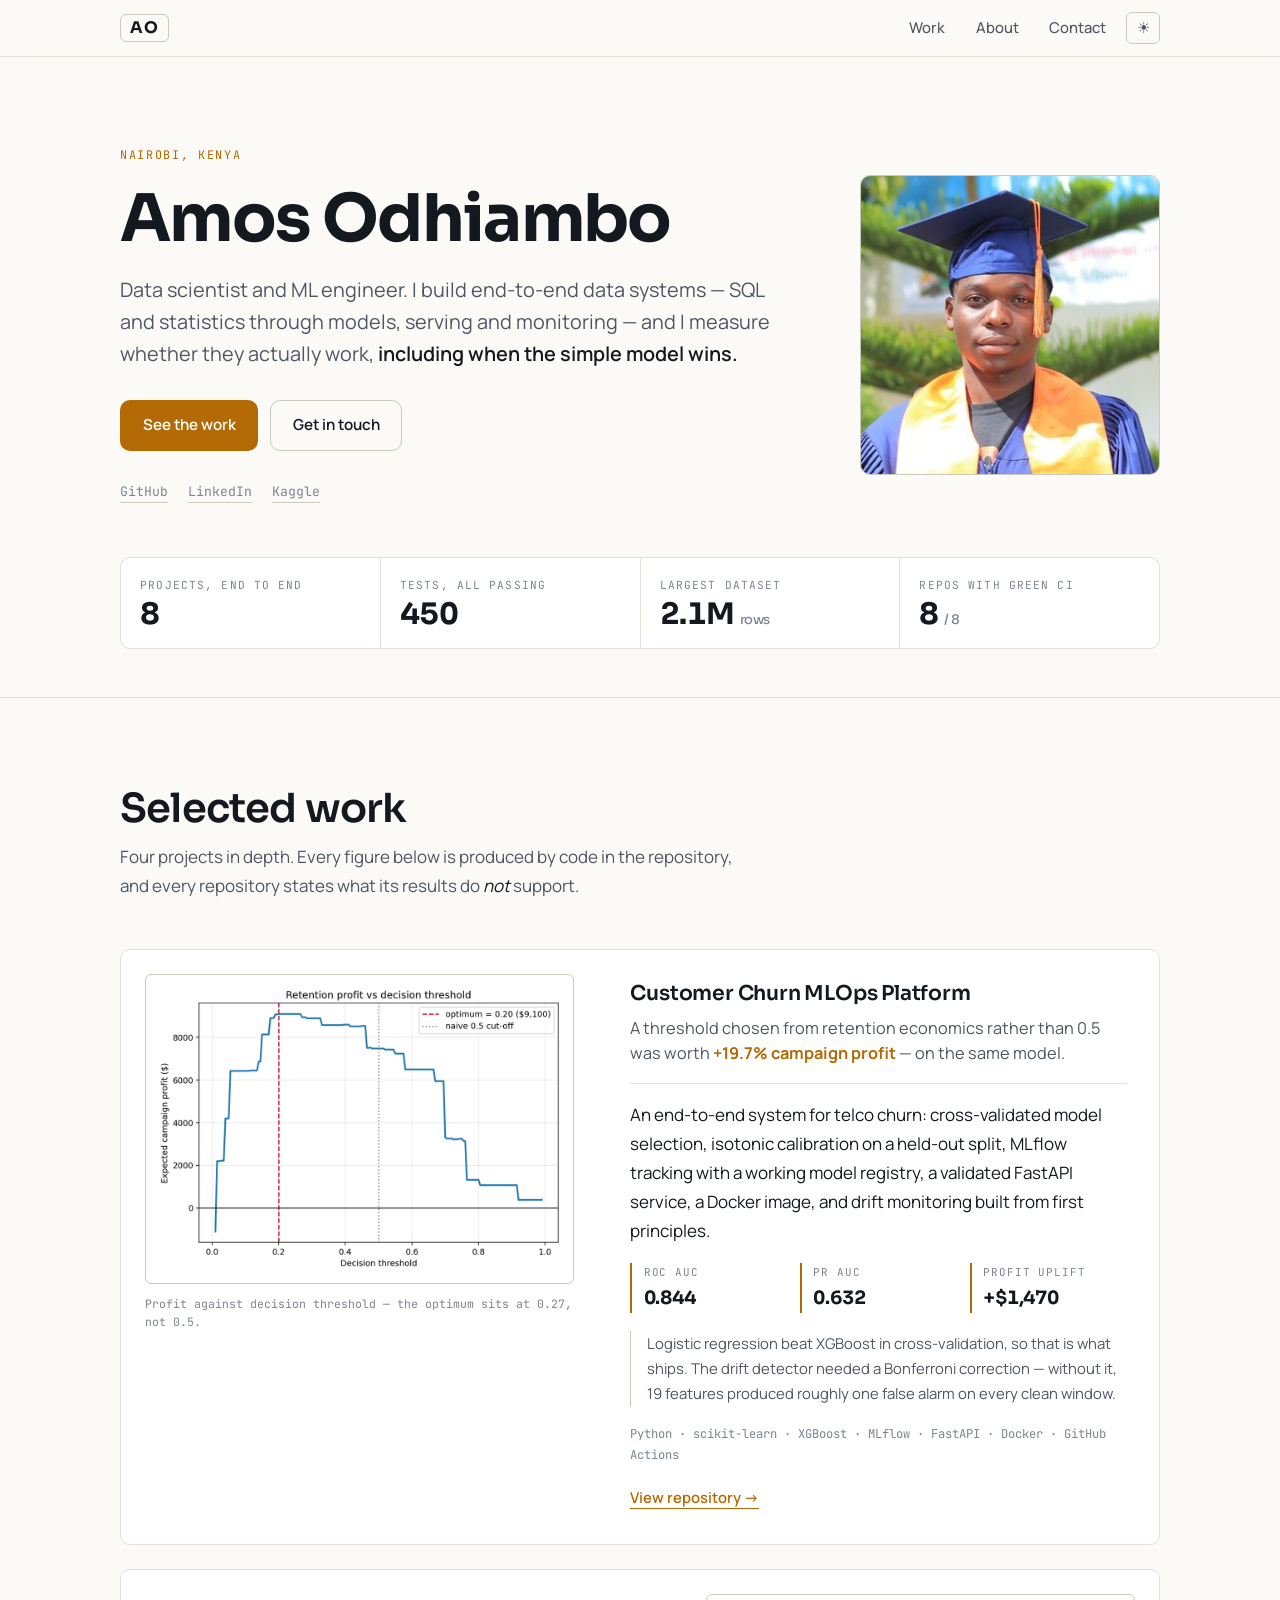
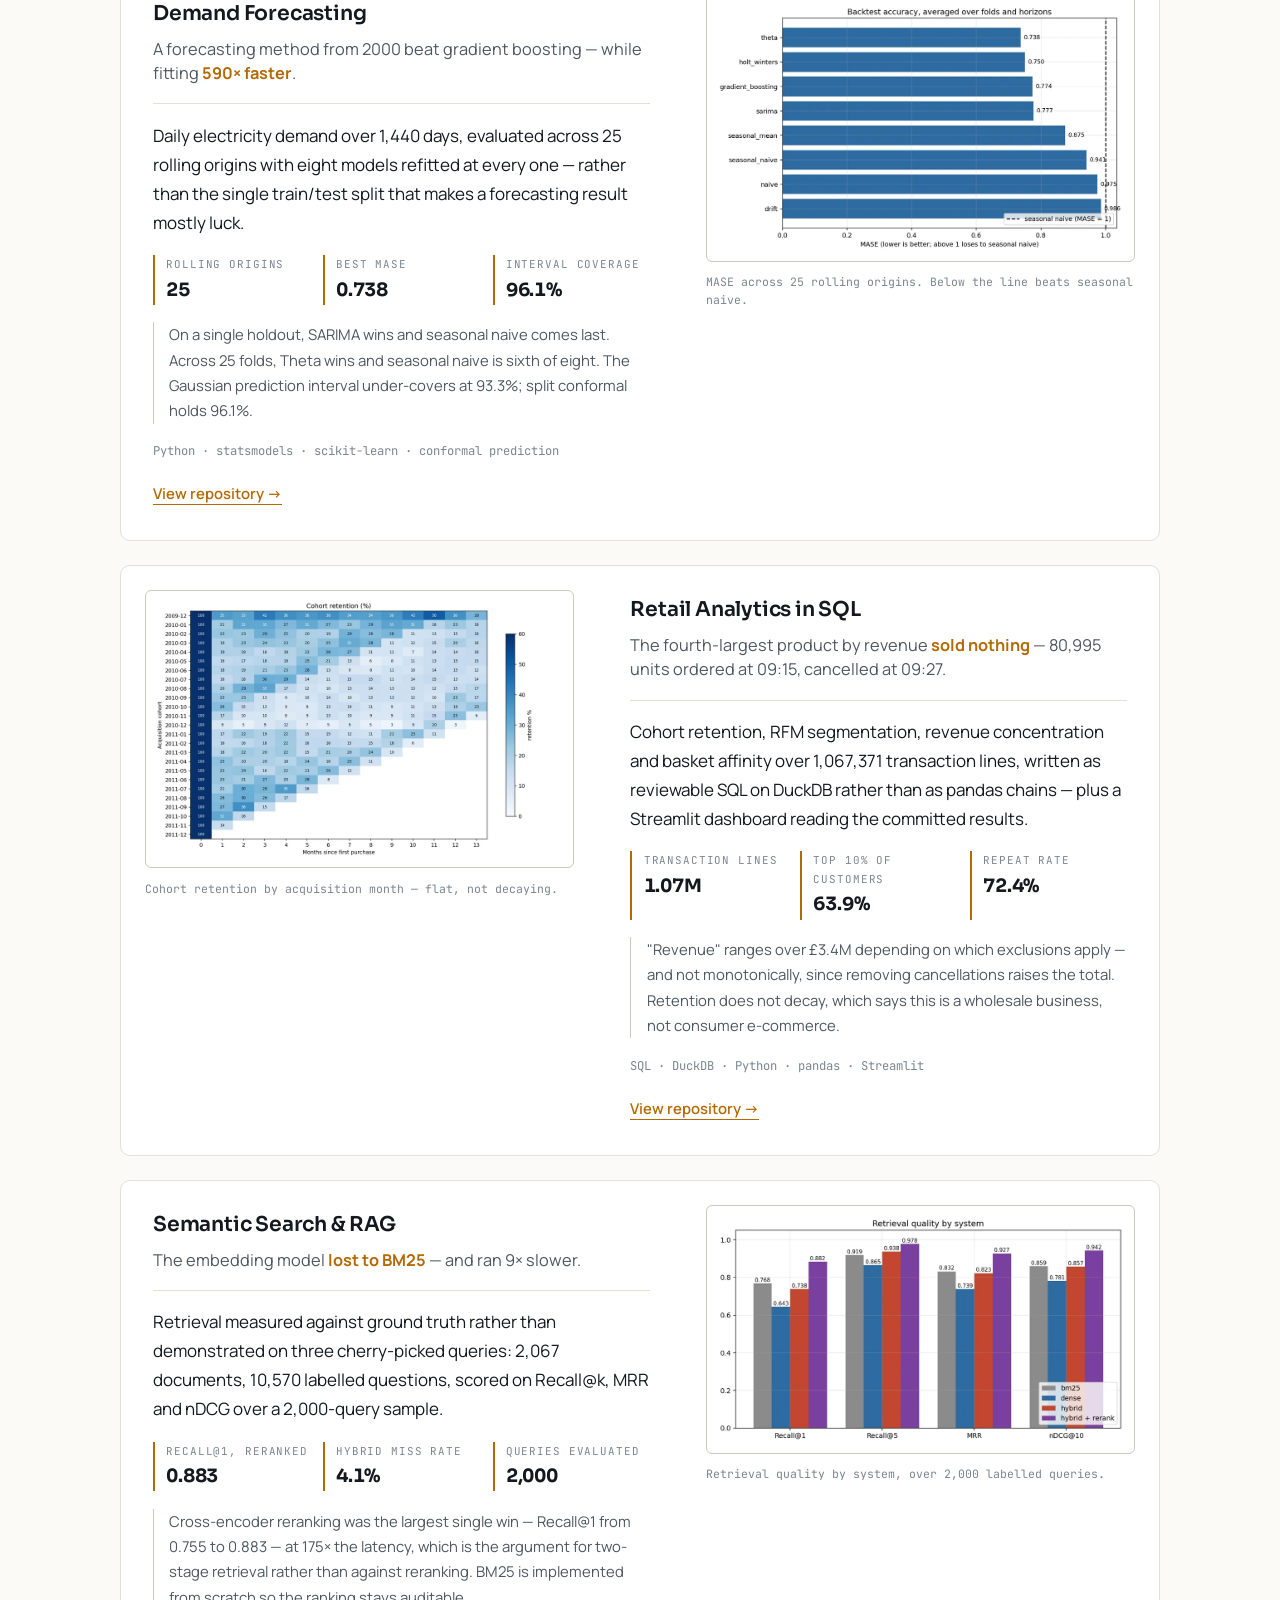
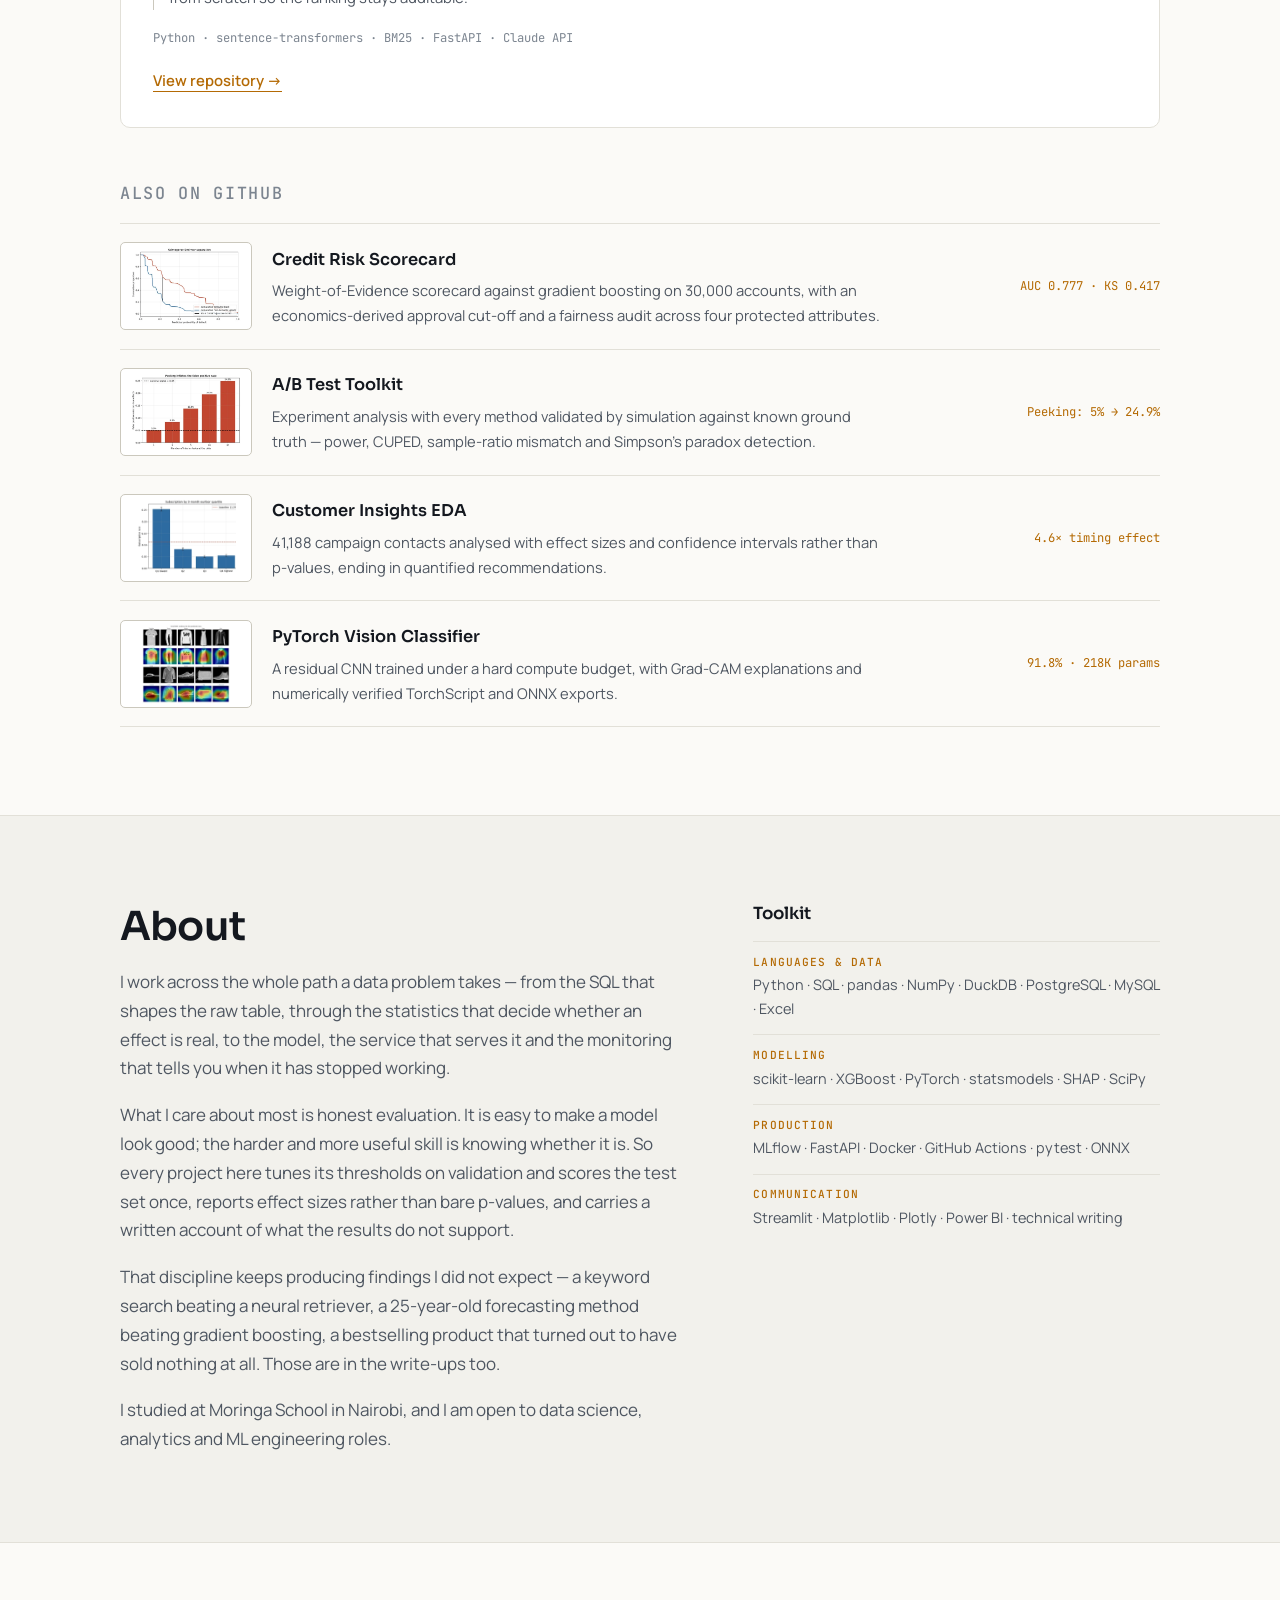
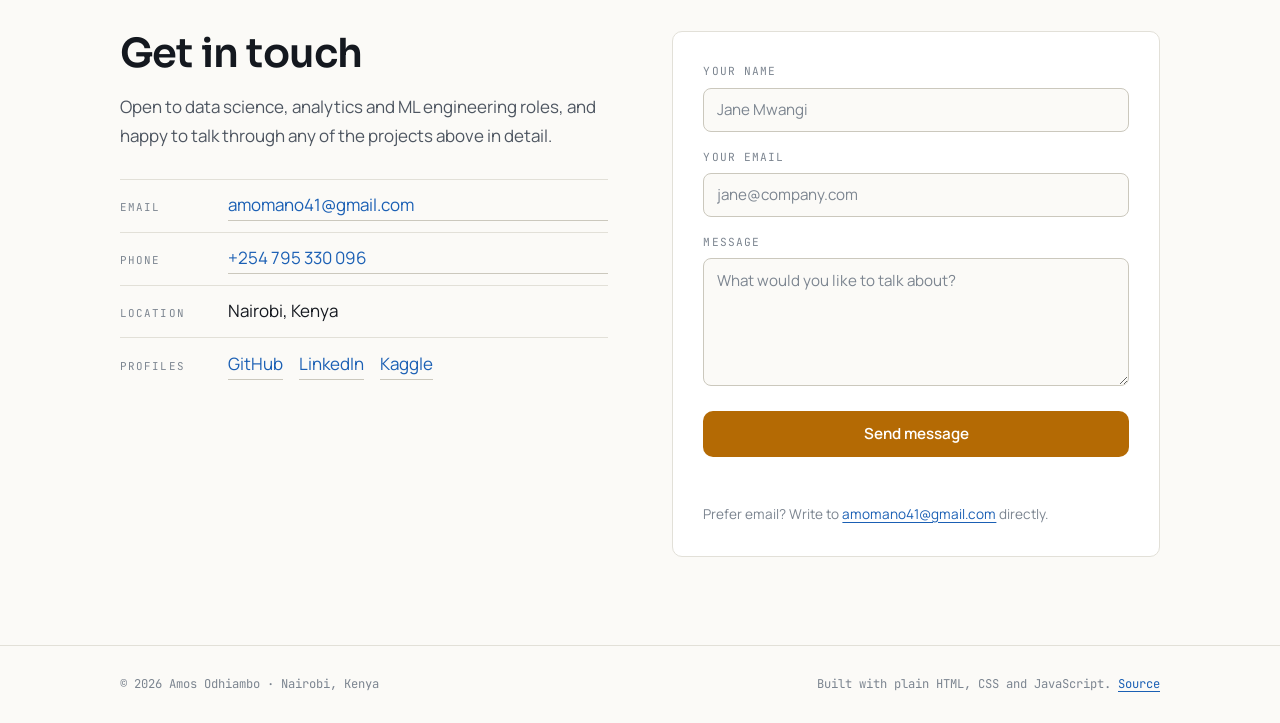
==== index.html @ 6966db82 "Add result figures to the project cards Each of the eight projects now shows the chart its headline " ====
<!DOCTYPE html>
<html lang="en">
<head>
<meta charset="utf-8">
<meta name="viewport" content="width=device-width, initial-scale=1">
<title>Amos Odhiambo — Data Scientist &amp; ML Engineer</title>
<meta name="description" content="Data scientist and ML engineer in Nairobi. I build end-to-end data systems — SQL and statistics through models, serving and monitoring — and measure whether they actually work.">

<meta property="og:title" content="Amos Odhiambo — Data Scientist &amp; ML Engineer">
<meta property="og:description" content="End-to-end data systems, measured honestly. Eight production-shaped projects with real results.">
<meta property="og:type" content="website">
<meta property="og:url" content="https://manookello.github.io/">
<meta property="og:image" content="https://manookello.github.io/assets/amos-640.jpg">
<meta name="twitter:card" content="summary">

<link rel="icon" href="data:image/svg+xml,<svg xmlns='http://www.w3.org/2000/svg' viewBox='0 0 100 100'><rect width='100' height='100' rx='20' fill='%230b1220'/><text y='.9em' x='50%' text-anchor='middle' font-size='58' font-family='monospace' fill='%23f5a524'>A</text></svg>">

<link rel="preconnect" href="https://fonts.googleapis.com">
<link rel="preconnect" href="https://fonts.gstatic.com" crossorigin>
<link rel="stylesheet" href="https://fonts.googleapis.com/css2?family=JetBrains+Mono:wght@400;500&family=Manrope:wght@400;500;600&family=Sora:wght@500;600;700&display=swap">
<link rel="stylesheet" href="styles.css">
</head>
<body>

<a class="skip" href="#main">Skip to content</a>

<header class="nav">
  <div class="nav-inner">
    <a class="nav-mark" href="#top" aria-label="Amos Odhiambo, home">AO</a>
    <nav aria-label="Primary">
      <a href="#work">Work</a>
      <a href="#about">About</a>
      <a href="#contact">Contact</a>
    </nav>
    <button id="theme-toggle" type="button" class="theme-toggle" aria-label="Switch to light theme">
      <span aria-hidden="true" data-icon>☾</span>
    </button>
  </div>
</header>

<main id="main">

  <!-- ============================ HERO ============================ -->
  <section class="hero" id="top">
    <div class="shell hero-grid">
      <div class="hero-copy">
        <p class="eyebrow">Nairobi, Kenya</p>
        <h1>Amos Odhiambo</h1>
        <p class="lede">
          Data scientist and ML engineer. I build end-to-end data systems — SQL and statistics
          through models, serving and monitoring — and I measure whether they actually work,
          <em>including when the simple model wins.</em>
        </p>
        <div class="hero-actions">
          <a class="btn btn-primary" href="#work">See the work</a>
          <a class="btn btn-ghost" href="#contact">Get in touch</a>
        </div>
        <ul class="hero-links" aria-label="Profiles">
          <li><a href="https://github.com/manookello" target="_blank" rel="noopener">GitHub</a></li>
          <li><a href="https://www.linkedin.com/in/amos-odhiambo-8313a0305/" target="_blank" rel="noopener">LinkedIn</a></li>
          <li><a href="https://www.kaggle.com/amosokello451" target="_blank" rel="noopener">Kaggle</a></li>
        </ul>
      </div>

      <figure class="hero-photo">
        <img src="assets/amos-640.jpg"
             srcset="assets/amos-320.jpg 320w, assets/amos-640.jpg 640w"
             sizes="(max-width: 780px) 190px, 300px"
             width="640" height="640"
             alt="Amos Odhiambo" fetchpriority="high">
      </figure>
    </div>

    <div class="shell">
      <dl class="stats" aria-label="At a glance">
        <div class="stat"><dt>Projects, end to end</dt><dd>8</dd></div>
        <div class="stat"><dt>Tests, all passing</dt><dd>450</dd></div>
        <div class="stat"><dt>Largest dataset</dt><dd>2.1M<span class="unit">rows</span></dd></div>
        <div class="stat"><dt>Repos with green CI</dt><dd>8<span class="unit">/ 8</span></dd></div>
      </dl>
    </div>
  </section>

  <!-- ============================ WORK ============================ -->
  <section class="band" id="work">
    <div class="shell">
      <div class="section-head">
        <h2>Selected work</h2>
        <p>Four projects in depth. Every figure below is produced by code in the repository, and every
          repository states what its results do <em>not</em> support.</p>
      </div>

      <div class="cases">

        <article class="case">
          <figure class="case-media">
            <img src="assets/figures/churn-profit.webp" width="1000" height="714" loading="lazy"
                 alt="Expected campaign profit plotted against the decision threshold, with the profit-maximising cut-off at 0.27 marked against the naive 0.5.">
            <figcaption>Profit against decision threshold — the optimum sits at 0.27, not 0.5.</figcaption>
          </figure>
          <div class="case-body">
            <h3>Customer Churn MLOps Platform</h3>
            <p class="case-finding">A threshold chosen from retention economics rather than 0.5 was worth
              <strong>+19.7% campaign profit</strong> — on the same model.</p>
            <p>An end-to-end system for telco churn: cross-validated model selection, isotonic calibration
              on a held-out split, MLflow tracking with a working model registry, a validated FastAPI
              service, a Docker image, and drift monitoring built from first principles.</p>
            <ul class="metrics">
              <li><span>ROC AUC</span><b>0.844</b></li>
              <li><span>PR AUC</span><b>0.632</b></li>
              <li><span>Profit uplift</span><b>+$1,470</b></li>
            </ul>
            <p class="aside">Logistic regression beat XGBoost in cross-validation, so that is what ships.
              The drift detector needed a Bonferroni correction — without it, 19 features produced roughly
              one false alarm on every clean window.</p>
            <p class="stack">Python · scikit-learn · XGBoost · MLflow · FastAPI · Docker · GitHub Actions</p>
            <a class="case-link" href="https://github.com/manookello/mlops-churn-platform" target="_blank" rel="noopener">View repository</a>
          </div>
        </article>

        <article class="case">
          <figure class="case-media">
            <img src="assets/figures/forecast-models.webp" width="1000" height="611" loading="lazy"
                 alt="MASE by model across 25 rolling origins, with Theta lowest and the naive baselines above the seasonal naive benchmark line.">
            <figcaption>MASE across 25 rolling origins. Below the line beats seasonal naive.</figcaption>
          </figure>
          <div class="case-body">
            <h3>Demand Forecasting</h3>
            <p class="case-finding">A forecasting method from 2000 beat gradient boosting — while fitting
              <strong>590× faster</strong>.</p>
            <p>Daily electricity demand over 1,440 days, evaluated across 25 rolling origins with eight
              models refitted at every one — rather than the single train/test split that makes a
              forecasting result mostly luck.</p>
            <ul class="metrics">
              <li><span>Rolling origins</span><b>25</b></li>
              <li><span>Best MASE</span><b>0.738</b></li>
              <li><span>Interval coverage</span><b>96.1%</b></li>
            </ul>
            <p class="aside">On a single holdout, SARIMA wins and seasonal naive comes last. Across 25 folds,
              Theta wins and seasonal naive is sixth of eight. The Gaussian prediction interval under-covers
              at 93.3%; split conformal holds 96.1%.</p>
            <p class="stack">Python · statsmodels · scikit-learn · conformal prediction</p>
            <a class="case-link" href="https://github.com/manookello/demand-forecasting" target="_blank" rel="noopener">View repository</a>
          </div>
        </article>

        <article class="case">
          <figure class="case-media">
            <img src="assets/figures/retail-cohorts.webp" width="1000" height="636" loading="lazy"
                 alt="Cohort retention heatmap: 25 monthly acquisition cohorts down the side, months since first purchase across the top, retention percentage in each cell.">
            <figcaption>Cohort retention by acquisition month — flat, not decaying.</figcaption>
          </figure>
          <div class="case-body">
            <h3>Retail Analytics in SQL</h3>
            <p class="case-finding">The fourth-largest product by revenue <strong>sold nothing</strong> —
              80,995 units ordered at 09:15, cancelled at 09:27.</p>
            <p>Cohort retention, RFM segmentation, revenue concentration and basket affinity over 1,067,371
              transaction lines, written as reviewable SQL on DuckDB rather than as pandas chains — plus a
              Streamlit dashboard reading the committed results.</p>
            <ul class="metrics">
              <li><span>Transaction lines</span><b>1.07M</b></li>
              <li><span>Top 10% of customers</span><b>63.9%</b></li>
              <li><span>Repeat rate</span><b>72.4%</b></li>
            </ul>
            <p class="aside">"Revenue" ranges over £3.4M depending on which exclusions apply — and not
              monotonically, since removing cancellations raises the total. Retention does not decay, which
              says this is a wholesale business, not consumer e-commerce.</p>
            <p class="stack">SQL · DuckDB · Python · pandas · Streamlit</p>
            <a class="case-link" href="https://github.com/manookello/retail-analytics-sql" target="_blank" rel="noopener">View repository</a>
          </div>
        </article>

        <article class="case">
          <figure class="case-media">
            <img src="assets/figures/rag-metrics.webp" width="1000" height="565" loading="lazy"
                 alt="Recall, MRR and nDCG compared across BM25, dense retrieval, hybrid fusion and hybrid with reranking.">
            <figcaption>Retrieval quality by system, over 2,000 labelled queries.</figcaption>
          </figure>
          <div class="case-body">
            <h3>Semantic Search &amp; RAG</h3>
            <p class="case-finding">The embedding model <strong>lost to BM25</strong> — and ran 9× slower.</p>
            <p>Retrieval measured against ground truth rather than demonstrated on three cherry-picked
              queries: 2,067 documents, 10,570 labelled questions, scored on Recall@k, MRR and nDCG over a
              2,000-query sample.</p>
            <ul class="metrics">
              <li><span>Recall@1, reranked</span><b>0.883</b></li>
              <li><span>Hybrid miss rate</span><b>4.1%</b></li>
              <li><span>Queries evaluated</span><b>2,000</b></li>
            </ul>
            <p class="aside">Cross-encoder reranking was the largest single win — Recall@1 from 0.755 to
              0.883 — at 175× the latency, which is the argument for two-stage retrieval rather than
              against reranking. BM25 is implemented from scratch so the ranking stays auditable.</p>
            <p class="stack">Python · sentence-transformers · BM25 · FastAPI · Claude API</p>
            <a class="case-link" href="https://github.com/manookello/semantic-search-rag" target="_blank" rel="noopener">View repository</a>
          </div>
        </article>

      </div>

      <!-- ---------- everything else ---------- -->
      <h3 class="subhead">Also on GitHub</h3>
      <ul class="more">
        <li>
          <img class="more-thumb" src="assets/figures/credit-ks.webp" width="420" height="300" loading="lazy"
               alt="Kolmogorov-Smirnov separation curve for the credit scorecard.">
          <div><a href="https://github.com/manookello/credit-risk-scorecard" target="_blank" rel="noopener">Credit Risk Scorecard</a>
            <p>Weight-of-Evidence scorecard against gradient boosting on 30,000 accounts, with an
              economics-derived approval cut-off and a fairness audit across four protected attributes.</p></div>
          <span class="more-metric">AUC 0.777 · KS 0.417</span>
        </li>
        <li>
          <img class="more-thumb" src="assets/figures/abtest-peeking.webp" width="420" height="300" loading="lazy"
               alt="False positive rate rising with the number of interim looks at an A/B test.">
          <div><a href="https://github.com/manookello/ab-test-toolkit" target="_blank" rel="noopener">A/B Test Toolkit</a>
            <p>Experiment analysis with every method validated by simulation against known ground truth —
              power, CUPED, sample-ratio mismatch and Simpson's paradox detection.</p></div>
          <span class="more-metric">Peeking: 5% → 24.9%</span>
        </li>
        <li>
          <img class="more-thumb" src="assets/figures/eda-macro.webp" width="460" height="367" loading="lazy"
               alt="Term deposit subscription rate by euribor quartile, far above baseline in the lowest quartile.">
          <div><a href="https://github.com/manookello/customer-insights-eda" target="_blank" rel="noopener">Customer Insights EDA</a>
            <p>41,188 campaign contacts analysed with effect sizes and confidence intervals rather than
              p-values, ending in quantified recommendations.</p></div>
          <span class="more-metric">4.6× timing effect</span>
        </li>
        <li>
          <img class="more-thumb" src="assets/figures/vision-gradcam.webp" width="420" height="384" loading="lazy"
               alt="Grad-CAM heatmaps overlaid on FashionMNIST garments, showing which pixels drove each prediction.">
          <div><a href="https://github.com/manookello/pytorch-vision-classifier" target="_blank" rel="noopener">PyTorch Vision Classifier</a>
            <p>A residual CNN trained under a hard compute budget, with Grad-CAM explanations and
              numerically verified TorchScript and ONNX exports.</p></div>
          <span class="more-metric">91.8% · 218K params</span>
        </li>
      </ul>
    </div>
  </section>

  <!-- ============================ ABOUT ============================ -->
  <section class="band band-alt" id="about">
    <div class="shell about-grid">
      <div>
        <h2>About</h2>
        <p>I work across the whole path a data problem takes — from the SQL that shapes the raw table,
          through the statistics that decide whether an effect is real, to the model, the service that
          serves it and the monitoring that tells you when it has stopped working.</p>
        <p>What I care about most is honest evaluation. It is easy to make a model look good; the harder
          and more useful skill is knowing whether it is. So every project here tunes its thresholds on
          validation and scores the test set once, reports effect sizes rather than bare p-values, and
          carries a written account of what the results do not support.</p>
        <p>That discipline keeps producing findings I did not expect — a keyword search beating a neural
          retriever, a 25-year-old forecasting method beating gradient boosting, a bestselling product
          that turned out to have sold nothing at all. Those are in the write-ups too.</p>
        <p>I studied at Moringa School in Nairobi, and I am open to data science, analytics and ML
          engineering roles.</p>
      </div>

      <div class="skills">
        <h3>Toolkit</h3>
        <div class="skill-group">
          <h4>Languages &amp; data</h4>
          <p>Python · SQL · pandas · NumPy · DuckDB · PostgreSQL · MySQL · Excel</p>
        </div>
        <div class="skill-group">
          <h4>Modelling</h4>
          <p>scikit-learn · XGBoost · PyTorch · statsmodels · SHAP · SciPy</p>
        </div>
        <div class="skill-group">
          <h4>Production</h4>
          <p>MLflow · FastAPI · Docker · GitHub Actions · pytest · ONNX</p>
        </div>
        <div class="skill-group">
          <h4>Communication</h4>
          <p>Streamlit · Matplotlib · Plotly · Power BI · technical writing</p>
        </div>
      </div>
    </div>
  </section>

  <!-- ============================ CONTACT ============================ -->
  <section class="band" id="contact">
    <div class="shell contact-grid">
      <div>
        <h2>Get in touch</h2>
        <p>Open to data science, analytics and ML engineering roles, and happy to talk through any of the
          projects above in detail.</p>

        <ul class="contact-list">
          <li>
            <span class="contact-label">Email</span>
            <a href="mailto:amomano41@gmail.com">amomano41@gmail.com</a>
          </li>
          <li>
            <span class="contact-label">Phone</span>
            <a href="tel:+254795330096">+254 795 330 096</a>
          </li>
          <li>
            <span class="contact-label">Location</span>
            <span>Nairobi, Kenya</span>
          </li>
          <li>
            <span class="contact-label">Profiles</span>
            <span class="contact-profiles">
              <a href="https://github.com/manookello" target="_blank" rel="noopener">GitHub</a>
              <a href="https://www.linkedin.com/in/amos-odhiambo-8313a0305/" target="_blank" rel="noopener">LinkedIn</a>
              <a href="https://www.kaggle.com/amosokello451" target="_blank" rel="noopener">Kaggle</a>
            </span>
          </li>
        </ul>
      </div>

      <form id="contact-form" class="form" novalidate>
        <!-- Web3Forms delivers the message to amomano41@gmail.com. This key is
             public by design: it only authorises delivery to the verified
             address, so it cannot be used to send mail anywhere else. -->
        <input type="hidden" name="access_key" value="2a07810e-1dc0-400d-a2a6-6e00e7d7375a">
        <input type="hidden" name="subject" value="New message from your portfolio">
        <input type="hidden" name="from_name" value="manookello.github.io">
        <!-- Honeypot: hidden from people, filled in by bots. -->
        <input type="checkbox" name="botcheck" tabindex="-1" autocomplete="off" class="honeypot">

        <div class="field">
          <label for="name">Your name</label>
          <input id="name" name="name" type="text" required autocomplete="name" placeholder="Jane Mwangi">
        </div>
        <div class="field">
          <label for="email">Your email</label>
          <input id="email" name="email" type="email" required autocomplete="email" placeholder="jane@company.com">
        </div>
        <div class="field">
          <label for="message">Message</label>
          <textarea id="message" name="message" rows="5" required placeholder="What would you like to talk about?"></textarea>
        </div>

        <button type="submit" class="btn btn-primary btn-block" id="submit-btn">Send message</button>
        <p class="form-status" id="form-status" role="status" aria-live="polite"></p>
        <p class="form-fallback">Prefer email? Write to
          <a href="mailto:amomano41@gmail.com">amomano41@gmail.com</a> directly.</p>
      </form>
    </div>
  </section>

</main>

<footer class="footer">
  <div class="shell footer-inner">
    <p>© <span id="year">2026</span> Amos Odhiambo · Nairobi, Kenya</p>
    <p>Built with plain HTML, CSS and JavaScript. <a href="https://github.com/manookello/manookello.github.io" target="_blank" rel="noopener">Source</a></p>
  </div>
</footer>

<script src="script.js"></script>
</body>
</html>
---- styles.css ----
/* ==========================================================================
   Amos Odhiambo — portfolio
   Dark-first, with a light theme. Colours are token-level so both resolve
   as complete sets; the toggle stamps data-theme on <html>.
   ========================================================================== */

:root {
  /* dark (default) */
  --bg:          #0b1220;
  --bg-raised:   #111b2e;
  --bg-sunken:   #080e19;
  --rule:        #1e2b44;
  --rule-strong: #2c3d5c;

  --text:        #e8edf6;
  --text-soft:   #9dabc4;
  --text-faint:  #6b7b96;

  --accent:      #f5a524;
  --accent-ink:  #0b1220;
  --accent-soft: #2a2113;
  --link:        #6fb3f2;

  --display: "Sora", system-ui, -apple-system, "Segoe UI", sans-serif;
  --body:    "Manrope", system-ui, -apple-system, "Segoe UI", sans-serif;
  --mono:    "JetBrains Mono", ui-monospace, "SFMono-Regular", Consolas, monospace;

  --shell: 1120px;
  --radius: 10px;
}

@media (prefers-color-scheme: light) {
  :root:not([data-theme="dark"]) {
    --bg:          #fbfaf7;
    --bg-raised:   #ffffff;
    --bg-sunken:   #f2f1ec;
    --rule:        #e2e0d8;
    --rule-strong: #cbc8bd;

    --text:        #14181f;
    --text-soft:   #4e5661;
    --text-faint:  #7c8590;

    --accent:      #b46a04;
    --accent-ink:  #ffffff;
    --accent-soft: #fdf1dc;
    --link:        #1a5fb4;
  }
}

:root[data-theme="light"] {
  --bg:          #fbfaf7;
  --bg-raised:   #ffffff;
  --bg-sunken:   #f2f1ec;
  --rule:        #e2e0d8;
  --rule-strong: #cbc8bd;

  --text:        #14181f;
  --text-soft:   #4e5661;
  --text-faint:  #7c8590;

  --accent:      #b46a04;
  --accent-ink:  #ffffff;
  --accent-soft: #fdf1dc;
  --link:        #1a5fb4;
}

* { box-sizing: border-box; }

html { scroll-behavior: smooth; scroll-padding-top: 5rem; }
@media (prefers-reduced-motion: reduce) {
  html { scroll-behavior: auto; }
  *, *::before, *::after { animation-duration: .01ms !important; transition-duration: .01ms !important; }
}

body {
  margin: 0;
  background: var(--bg);
  color: var(--text);
  font-family: var(--body);
  font-size: 17px;
  line-height: 1.7;
  -webkit-font-smoothing: antialiased;
}

.shell { max-width: var(--shell); margin: 0 auto; padding: 0 clamp(1.1rem, 4vw, 2.5rem); }

a { color: var(--link); text-underline-offset: 3px; }
a:focus-visible, button:focus-visible, input:focus-visible, textarea:focus-visible {
  outline: 2px solid var(--accent);
  outline-offset: 3px;
  border-radius: 3px;
}

.skip {
  position: absolute; left: -9999px;
  background: var(--accent); color: var(--accent-ink);
  padding: .6rem 1rem; z-index: 100; border-radius: 0 0 var(--radius) 0;
}
.skip:focus { left: 0; top: 0; }

h1, h2, h3, h4 { font-family: var(--display); font-weight: 600; line-height: 1.15; margin: 0; text-wrap: balance; }

.eyebrow {
  font-family: var(--mono);
  font-size: .74rem; letter-spacing: .14em; text-transform: uppercase;
  color: var(--accent); margin: 0 0 1rem;
}

/* ---------------------------------------------------------------- nav */

.nav {
  position: sticky; top: 0; z-index: 50;
  background: color-mix(in srgb, var(--bg) 88%, transparent);
  backdrop-filter: blur(10px);
  border-bottom: 1px solid var(--rule);
}
.nav-inner {
  max-width: var(--shell); margin: 0 auto;
  padding: .75rem clamp(1.1rem, 4vw, 2.5rem);
  display: flex; align-items: center; gap: 1.25rem;
}
.nav-mark {
  font-family: var(--display); font-weight: 700; font-size: 1rem;
  letter-spacing: .06em; color: var(--text); text-decoration: none;
  border: 1px solid var(--rule-strong); border-radius: 6px;
  padding: .3rem .55rem; line-height: 1;
}
.nav-mark:hover { border-color: var(--accent); color: var(--accent); }
.nav nav { margin-left: auto; display: flex; gap: clamp(.9rem, 3vw, 1.9rem); }
.nav nav a {
  font-size: .93rem; font-weight: 500; color: var(--text-soft); text-decoration: none;
}
.nav nav a:hover { color: var(--text); }

.theme-toggle {
  background: transparent; border: 1px solid var(--rule-strong);
  color: var(--text-soft); border-radius: 6px;
  width: 34px; height: 32px; cursor: pointer; font-size: .95rem; line-height: 1;
  display: grid; place-items: center; padding: 0;
}
.theme-toggle:hover { color: var(--accent); border-color: var(--accent); }

/* ---------------------------------------------------------------- hero */

.hero { padding: clamp(2.75rem, 7vw, 5.5rem) 0 clamp(2rem, 4vw, 3rem); }

.hero-grid {
  display: grid;
  grid-template-columns: minmax(0, 1fr) auto;
  gap: clamp(1.75rem, 5vw, 4rem);
  align-items: center;
}

h1 {
  font-size: clamp(2.5rem, 7vw, 4.1rem);
  font-weight: 700; letter-spacing: -.025em;
  margin: 0 0 1.1rem;
}

.lede {
  font-size: clamp(1.05rem, 2vw, 1.24rem);
  line-height: 1.6; color: var(--text-soft);
  max-width: 56ch; margin: 0 0 1.9rem;
}
.lede em { color: var(--text); font-style: normal; font-weight: 600; }

.hero-actions { display: flex; flex-wrap: wrap; gap: .75rem; margin-bottom: 1.6rem; }

.btn {
  display: inline-block; font-family: var(--body); font-weight: 600; font-size: .95rem;
  padding: .72rem 1.35rem; border-radius: var(--radius);
  text-decoration: none; border: 1px solid transparent; cursor: pointer;
  transition: transform .12s ease, background-color .12s ease, border-color .12s ease;
}
.btn:active { transform: translateY(1px); }
.btn-primary { background: var(--accent); color: var(--accent-ink); }
.btn-primary:hover { background: color-mix(in srgb, var(--accent) 85%, var(--text)); }
.btn-ghost { border-color: var(--rule-strong); color: var(--text); }
.btn-ghost:hover { border-color: var(--accent); color: var(--accent); }
.btn-block { width: 100%; }

.hero-links { list-style: none; display: flex; flex-wrap: wrap; gap: 1.25rem; margin: 0; padding: 0; }
.hero-links a {
  font-family: var(--mono); font-size: .82rem; color: var(--text-faint);
  text-decoration: none; border-bottom: 1px solid var(--rule-strong); padding-bottom: 2px;
}
.hero-links a:hover { color: var(--accent); border-color: var(--accent); }

.hero-photo { margin: 0; }
.hero-photo img {
  display: block;
  width: clamp(190px, 26vw, 300px); height: auto;
  border-radius: var(--radius);
  border: 1px solid var(--rule-strong);
  filter: saturate(1.02);
}

/* ---------------------------------------------------------------- stats */

.stats {
  display: grid; grid-template-columns: repeat(auto-fit, minmax(150px, 1fr));
  gap: 1px; margin: clamp(2rem, 5vw, 3.25rem) 0 0;
  background: var(--rule); border: 1px solid var(--rule);
  border-radius: var(--radius); overflow: hidden;
}
.stat { background: var(--bg-raised); padding: 1.1rem 1.2rem; }
.stat dt {
  font-family: var(--mono); font-size: .7rem; letter-spacing: .1em;
  text-transform: uppercase; color: var(--text-faint); margin-bottom: .35rem;
}
.stat dd {
  margin: 0; font-family: var(--display); font-weight: 700;
  font-size: 1.85rem; line-height: 1; letter-spacing: -.02em;
  font-variant-numeric: tabular-nums;
}
.stat .unit { font-size: .82rem; font-weight: 500; color: var(--text-faint); margin-left: .35rem; }

/* ---------------------------------------------------------------- bands */

.band { padding: clamp(3rem, 8vw, 5.5rem) 0; border-top: 1px solid var(--rule); }
.band-alt { background: var(--bg-sunken); }

.section-head { margin-bottom: clamp(2rem, 4vw, 3rem); max-width: 62ch; }
.section-head h2 { font-size: clamp(1.75rem, 4vw, 2.5rem); letter-spacing: -.02em; margin-bottom: .7rem; }
.section-head p { color: var(--text-soft); margin: 0; }
.section-head em { color: var(--text); font-style: italic; }

/* ---------------------------------------------------------------- cases */

.cases { display: grid; gap: clamp(1rem, 2.5vw, 1.5rem); }

.case {
  background: var(--bg-raised);
  border: 1px solid var(--rule);
  border-radius: var(--radius);
  overflow: hidden;
  display: grid;
  grid-template-columns: minmax(0, 46%) minmax(0, 54%);
  align-items: start;
}
/* Alternate which side the figure sits on, so four stacked cards have rhythm. */
.case:nth-child(even) { grid-template-columns: minmax(0, 54%) minmax(0, 46%); }
.case:nth-child(even) .case-media { order: 2; }

.case-media {
  margin: 0;
  padding: clamp(1.1rem, 2.5vw, 1.5rem);
  display: flex;
  flex-direction: column;
  gap: .7rem;
  align-self: stretch;
}
.case-media img {
  display: block;
  width: 100%;
  height: auto;
  /* The charts are drawn on white, so they sit on their own plate rather than
     on the page ground - the same figure reads correctly in either theme. */
  background: #ffffff;
  border: 1px solid var(--rule-strong);
  border-radius: 6px;
  padding: 6px;
}
.case-media figcaption {
  font-family: var(--mono);
  font-size: .72rem;
  line-height: 1.55;
  color: var(--text-faint);
}

.case-body { padding: clamp(1.4rem, 3vw, 2rem); }
.case-body h3 { font-size: 1.28rem; letter-spacing: -.01em; margin-bottom: .7rem; }
.case-finding {
  margin: 0 0 1.2rem;
  font-size: 1.02rem; line-height: 1.5; color: var(--text-soft);
  padding-bottom: 1.1rem; border-bottom: 1px solid var(--rule);
}
.case-finding strong { color: var(--accent); font-weight: 700; }
.case-body > p { margin: 0 0 1.1rem; }

.metrics {
  list-style: none; margin: 0 0 1.1rem; padding: 0;
  display: grid; grid-template-columns: repeat(auto-fit, minmax(120px, 1fr)); gap: .8rem;
}
.metrics li {
  border-left: 2px solid var(--accent); padding-left: .7rem;
}
.metrics span {
  display: block; font-family: var(--mono); font-size: .68rem;
  letter-spacing: .08em; text-transform: uppercase; color: var(--text-faint);
}
.metrics b {
  font-family: var(--display); font-weight: 700; font-size: 1.15rem;
  font-variant-numeric: tabular-nums; letter-spacing: -.01em;
}

.aside {
  font-size: .93rem; color: var(--text-soft);
  border-left: 1px solid var(--rule-strong); padding-left: .95rem;
  margin: 0 0 1.1rem;
}

.stack {
  font-family: var(--mono); font-size: .76rem; color: var(--text-faint);
  margin: 0 0 1.1rem; line-height: 1.7;
}

.case-link {
  font-weight: 600; font-size: .93rem; text-decoration: none;
  color: var(--accent); border-bottom: 1px solid currentColor; padding-bottom: 1px;
}
.case-link::after { content: " →"; }
.case-link:hover { color: var(--text); }

/* ---------------------------------------------------------------- more */

.subhead {
  font-size: 1.05rem; font-family: var(--mono); font-weight: 500;
  letter-spacing: .1em; text-transform: uppercase; color: var(--text-faint);
  margin: clamp(2.5rem, 5vw, 3.5rem) 0 1.25rem;
}

.more { list-style: none; margin: 0; padding: 0; border-top: 1px solid var(--rule); }
.more li {
  display: grid; grid-template-columns: 132px minmax(0, 1fr) auto;
  gap: 1.25rem; align-items: center;
  padding: 1.15rem 0; border-bottom: 1px solid var(--rule);
}
.more-thumb {
  width: 132px; height: 88px;
  /* contain, not cover: cropping a chart cuts off the axis that explains it. */
  object-fit: contain;
  background: #ffffff;
  border: 1px solid var(--rule-strong);
  border-radius: 5px;
  padding: 3px;
}
.more a { font-family: var(--display); font-weight: 600; font-size: 1.02rem; color: var(--text); text-decoration: none; }
.more a:hover { color: var(--accent); }
.more p { margin: .3rem 0 0; font-size: .92rem; color: var(--text-soft); max-width: 68ch; }
.more-metric {
  font-family: var(--mono); font-size: .76rem; color: var(--accent);
  white-space: nowrap; font-variant-numeric: tabular-nums;
}

/* ---------------------------------------------------------------- about */

.about-grid {
  display: grid; grid-template-columns: minmax(0, 1.4fr) minmax(0, 1fr);
  gap: clamp(1.75rem, 5vw, 4rem);
}
.about-grid h2 { font-size: clamp(1.75rem, 4vw, 2.5rem); letter-spacing: -.02em; margin-bottom: 1.1rem; }
.about-grid > div > p { margin: 0 0 1.1rem; color: var(--text-soft); max-width: 62ch; }
.about-grid > div > p:last-child { margin-bottom: 0; }

.skills h3 { font-size: 1.05rem; margin-bottom: 1.1rem; }
.skill-group { padding: .85rem 0; border-top: 1px solid var(--rule); }
.skill-group h4 {
  font-family: var(--mono); font-size: .7rem; font-weight: 500;
  letter-spacing: .1em; text-transform: uppercase; color: var(--accent);
  margin-bottom: .3rem;
}
.skill-group p { margin: 0; font-size: .9rem; color: var(--text-soft); line-height: 1.65; }

/* ---------------------------------------------------------------- contact */

.contact-grid {
  display: grid; grid-template-columns: minmax(0, 1fr) minmax(0, 1fr);
  gap: clamp(1.75rem, 5vw, 4rem);
  align-items: start;
}
.contact-grid h2 { font-size: clamp(1.75rem, 4vw, 2.5rem); letter-spacing: -.02em; margin-bottom: 1rem; }
.contact-grid > div > p { color: var(--text-soft); max-width: 48ch; margin: 0 0 1.75rem; }

.contact-list { list-style: none; margin: 0; padding: 0; }
.contact-list li {
  display: grid; grid-template-columns: 92px 1fr; gap: 1rem;
  padding: .7rem 0; border-top: 1px solid var(--rule); align-items: baseline;
}
.contact-label {
  font-family: var(--mono); font-size: .68rem; letter-spacing: .1em;
  text-transform: uppercase; color: var(--text-faint);
}
.contact-list a { text-decoration: none; border-bottom: 1px solid var(--rule-strong); }
.contact-list a:hover { color: var(--accent); border-color: var(--accent); }
.contact-profiles { display: flex; flex-wrap: wrap; gap: 1rem; }

/* form */

.form {
  background: var(--bg-raised);
  border: 1px solid var(--rule);
  border-radius: var(--radius);
  padding: clamp(1.25rem, 3vw, 1.9rem);
}
.honeypot { position: absolute; left: -9999px; opacity: 0; height: 0; width: 0; }

.field { margin-bottom: 1rem; }
.field label {
  display: block; font-family: var(--mono); font-size: .7rem;
  letter-spacing: .1em; text-transform: uppercase; color: var(--text-faint);
  margin-bottom: .4rem;
}
.field input, .field textarea {
  width: 100%; font-family: var(--body); font-size: .95rem; color: var(--text);
  background: var(--bg); border: 1px solid var(--rule-strong);
  border-radius: 8px; padding: .65rem .8rem; resize: vertical;
}
.field input::placeholder, .field textarea::placeholder { color: var(--text-faint); }
.field input:focus, .field textarea:focus { border-color: var(--accent); }
.field.invalid input, .field.invalid textarea { border-color: #e5484d; }
.field .field-error { display: none; color: #e5484d; font-size: .8rem; margin: .35rem 0 0; }
.field.invalid .field-error { display: block; }

.form-status {
  margin: .9rem 0 0; font-size: .9rem; min-height: 1.2em;
}
.form-status.ok { color: var(--accent); }
.form-status.error { color: #e5484d; }

.form-fallback { margin: .9rem 0 0; font-size: .85rem; color: var(--text-faint); }

/* ---------------------------------------------------------------- footer */

.footer { border-top: 1px solid var(--rule); padding: 1.75rem 0; }
.footer-inner {
  display: flex; flex-wrap: wrap; gap: .5rem 1.5rem; justify-content: space-between;
}
.footer p { margin: 0; font-family: var(--mono); font-size: .76rem; color: var(--text-faint); }

/* ---------------------------------------------------------------- responsive */

@media (max-width: 900px) {
  .case, .case:nth-child(even) { grid-template-columns: 1fr; }
  .case:nth-child(even) .case-media { order: 0; }
  .about-grid, .contact-grid { grid-template-columns: 1fr; }
}

@media (max-width: 780px) {
  .hero-grid { grid-template-columns: 1fr; }
  .hero-photo { order: -1; }
  .hero-photo img { width: 150px; }
}

@media (max-width: 560px) {
  body { font-size: 16px; }
  .more li { grid-template-columns: 88px minmax(0, 1fr); gap: .5rem .85rem; }
  .more-thumb { width: 88px; height: 62px; }
  .more-metric { grid-column: 1 / -1; }
  .contact-list li { grid-template-columns: 1fr; gap: .1rem; }
}
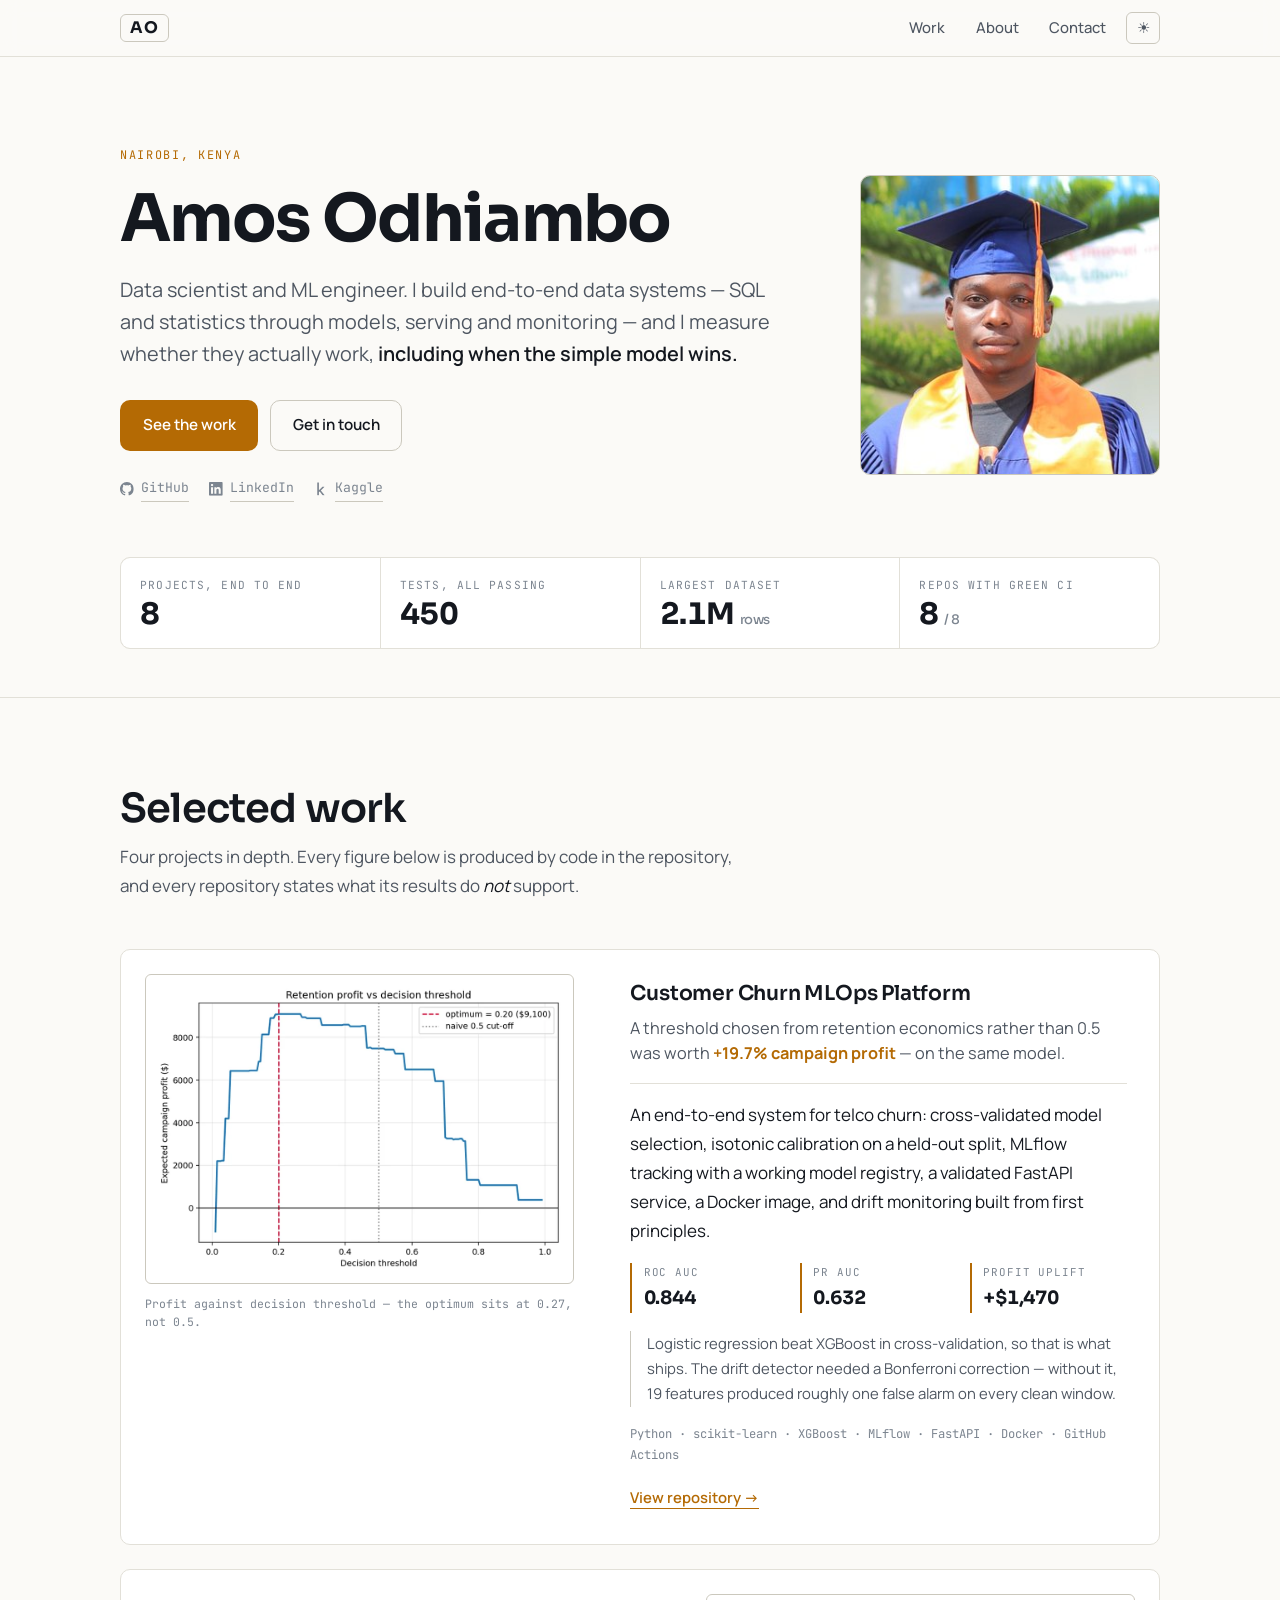
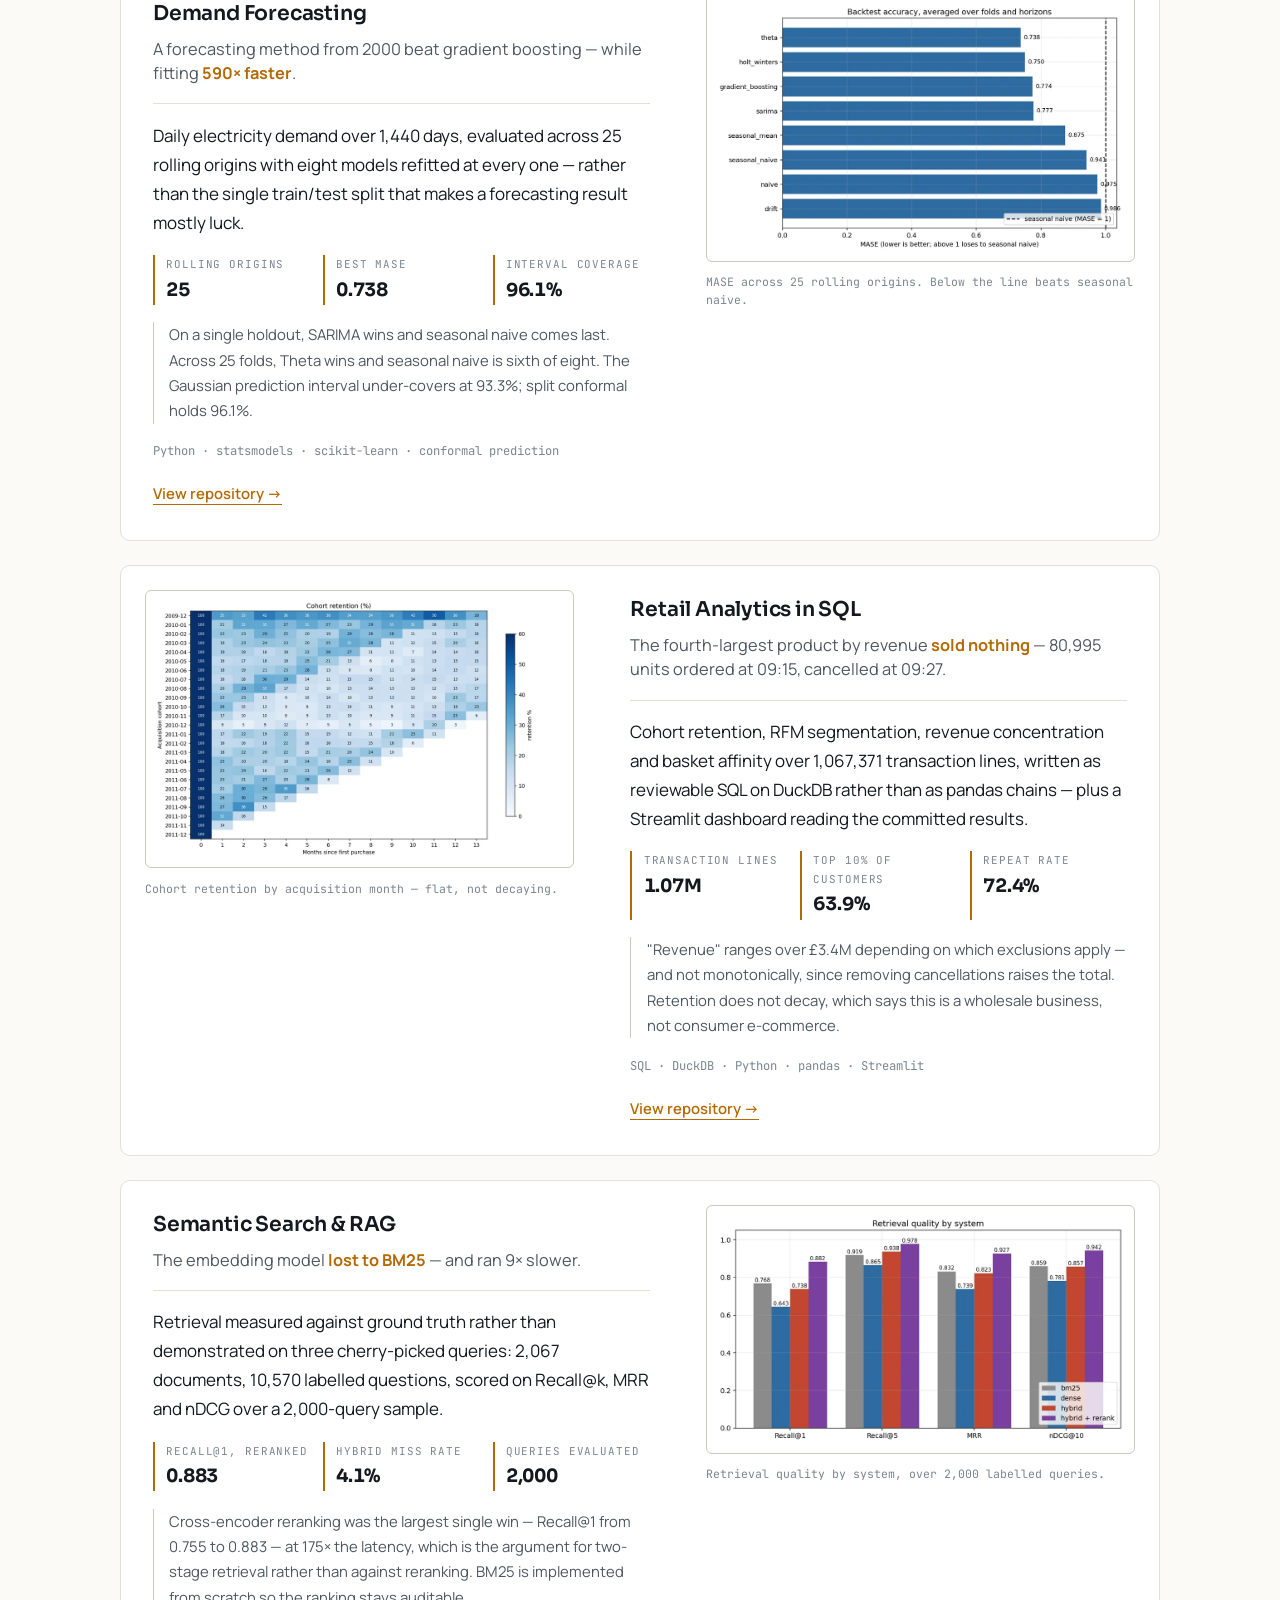
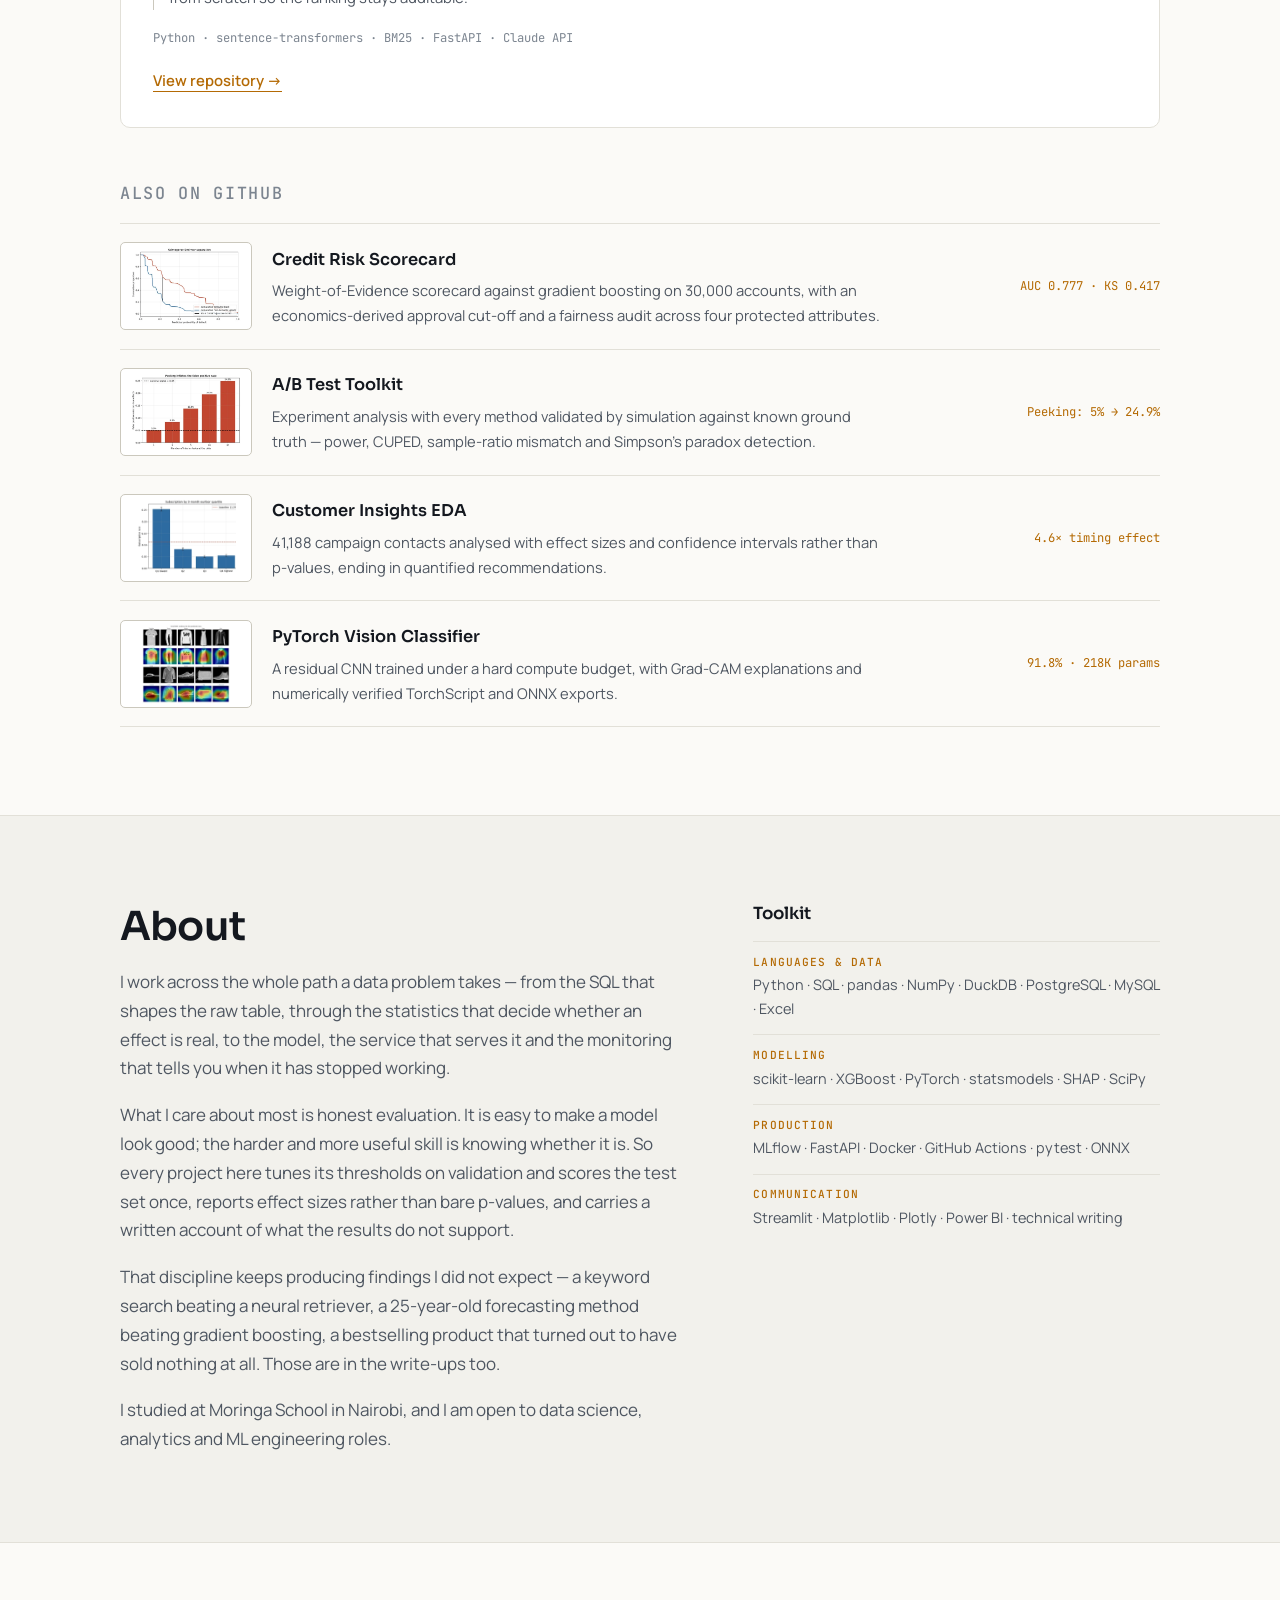
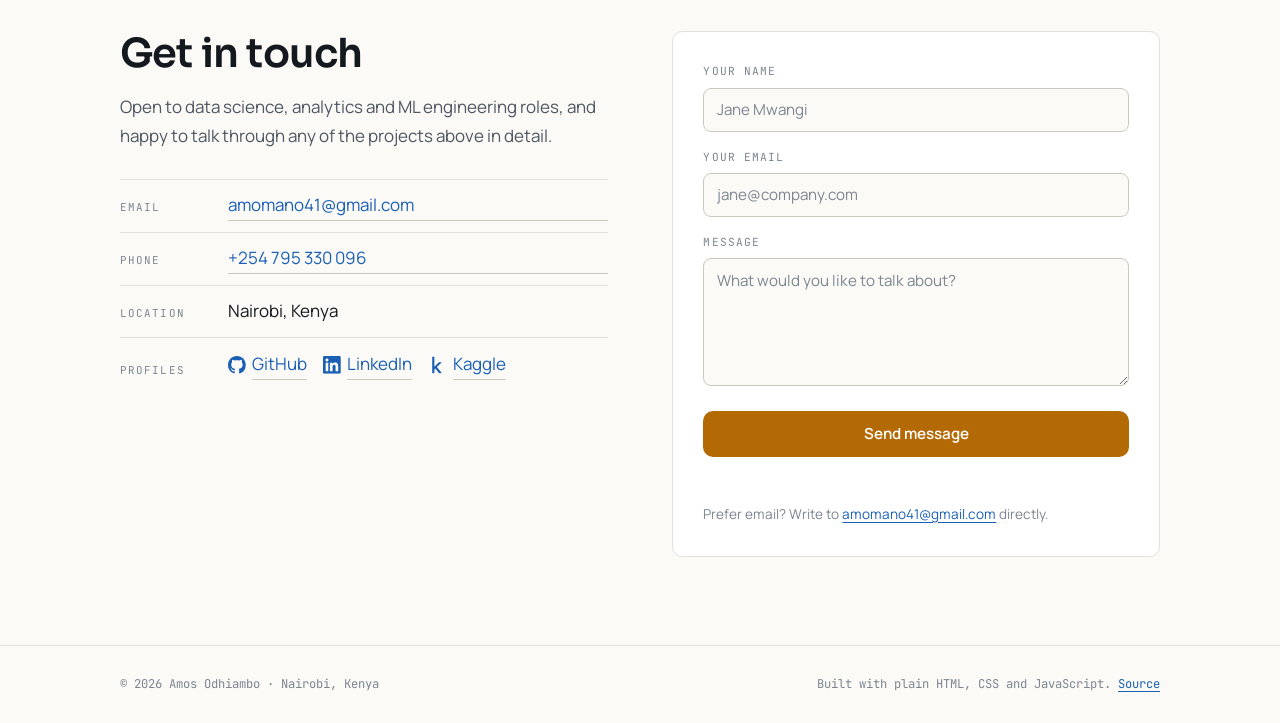
==== commit a8d5af19: "Add brand marks to the profile links GitHub, LinkedIn and Kaggle marks as an inline SVG sprite - no " ====
--- a/index.html
+++ b/index.html
@@ -21,6 +21,22 @@
 <link rel="stylesheet" href="styles.css">
 </head>
 <body>
+
+<!-- Brand marks, inlined so they take the link colour in both themes and cost no request. -->
+<svg class="sprite" aria-hidden="true" focusable="false" xmlns="http://www.w3.org/2000/svg">
+  <symbol id="i-github" viewBox="0 0 16 16">
+    <path d="M8 0c4.42 0 8 3.58 8 8a8.013 8.013 0 0 1-5.45 7.59c-.4.08-.55-.17-.55-.38 0-.27.01-1.13.01-2.2 0-.75-.25-1.23-.54-1.48 1.78-.2 3.65-.88 3.65-3.95 0-.88-.31-1.59-.82-2.15.08-.2.36-1.02-.08-2.12 0 0-.67-.22-2.2.82-.64-.18-1.32-.27-2-.27-.68 0-1.36.09-2 .27-1.53-1.03-2.2-.82-2.2-.82-.44 1.1-.16 1.92-.08 2.12-.51.56-.82 1.28-.82 2.15 0 3.06 1.86 3.75 3.64 3.95-.23.2-.44.55-.51 1.07-.46.21-1.61.55-2.33-.66-.15-.24-.6-.83-1.23-.82-.67.01-.27.38.01.53.34.19.73.9.82 1.13.16.45.68 1.31 2.69.94 0 .67.01 1.3.01 1.49 0 .21-.15.45-.55.38A7.995 7.995 0 0 1 0 8c0-4.42 3.58-8 8-8Z"/>
+  </symbol>
+  <symbol id="i-linkedin" viewBox="0 0 24 24">
+    <path d="M20.447 20.452h-3.554v-5.569c0-1.328-.027-3.037-1.852-3.037-1.853 0-2.136 1.445-2.136 2.939v5.667H9.351V9h3.414v1.561h.046c.477-.9 1.637-1.85 3.37-1.85 3.601 0 4.267 2.37 4.267 5.455v6.286zM5.337 7.433c-1.144 0-2.063-.926-2.063-2.065 0-1.138.92-2.063 2.063-2.063 1.14 0 2.064.925 2.064 2.063 0 1.139-.925 2.065-2.064 2.065zm1.782 13.019H3.555V9h3.564v11.452zM22.225 0H1.771C.792 0 0 .774 0 1.729v20.542C0 23.227.792 24 1.771 24h20.451C23.2 24 24 23.227 24 22.271V1.729C24 .774 23.2 0 22.222 0h.003z"/>
+  </symbol>
+  <!-- Kaggle's own "k" mark. simple-icons ships the wordmark, which is
+       illegible at 1em; the box is padded so the letterform sits at the
+       same optical height as the marks beside it. -->
+  <symbol id="i-kaggle" viewBox="0 -1 24 26">
+    <path d="M18.825 23.859c-.022.092-.117.141-.281.141h-3.139c-.187 0-.351-.082-.492-.248l-5.178-6.589-1.448 1.374v5.111c0 .235-.117.352-.351.352H5.505c-.236 0-.354-.117-.354-.352V.353c0-.234.118-.353.354-.353h2.431c.234 0 .351.119.351.353v14.343l6.203-6.272c.165-.165.33-.246.495-.246h3.239c.144 0 .236.06.285.18.046.149.034.255-.036.315l-6.555 6.344 6.836 8.507c.095.104.117.21.07.335Z"/>
+  </symbol>
+</svg>
 
 <a class="skip" href="#main">Skip to content</a>
 
@@ -56,9 +72,15 @@
           <a class="btn btn-ghost" href="#contact">Get in touch</a>
         </div>
         <ul class="hero-links" aria-label="Profiles">
-          <li><a href="https://github.com/manookello" target="_blank" rel="noopener">GitHub</a></li>
-          <li><a href="https://www.linkedin.com/in/amos-odhiambo-8313a0305/" target="_blank" rel="noopener">LinkedIn</a></li>
-          <li><a href="https://www.kaggle.com/amosokello451" target="_blank" rel="noopener">Kaggle</a></li>
+          <li><a href="https://github.com/manookello" target="_blank" rel="noopener">
+            <svg class="icon" aria-hidden="true" focusable="false"><use href="#i-github"></use></svg>
+            <span>GitHub</span></a></li>
+          <li><a href="https://www.linkedin.com/in/amos-odhiambo-8313a0305/" target="_blank" rel="noopener">
+            <svg class="icon" aria-hidden="true" focusable="false"><use href="#i-linkedin"></use></svg>
+            <span>LinkedIn</span></a></li>
+          <li><a href="https://www.kaggle.com/amosokello451" target="_blank" rel="noopener">
+            <svg class="icon" aria-hidden="true" focusable="false"><use href="#i-kaggle"></use></svg>
+            <span>Kaggle</span></a></li>
         </ul>
       </div>
 
@@ -301,9 +323,15 @@
           <li>
             <span class="contact-label">Profiles</span>
             <span class="contact-profiles">
-              <a href="https://github.com/manookello" target="_blank" rel="noopener">GitHub</a>
-              <a href="https://www.linkedin.com/in/amos-odhiambo-8313a0305/" target="_blank" rel="noopener">LinkedIn</a>
-              <a href="https://www.kaggle.com/amosokello451" target="_blank" rel="noopener">Kaggle</a>
+              <a href="https://github.com/manookello" target="_blank" rel="noopener">
+                <svg class="icon" aria-hidden="true" focusable="false"><use href="#i-github"></use></svg>
+                <span>GitHub</span></a>
+              <a href="https://www.linkedin.com/in/amos-odhiambo-8313a0305/" target="_blank" rel="noopener">
+                <svg class="icon" aria-hidden="true" focusable="false"><use href="#i-linkedin"></use></svg>
+                <span>LinkedIn</span></a>
+              <a href="https://www.kaggle.com/amosokello451" target="_blank" rel="noopener">
+                <svg class="icon" aria-hidden="true" focusable="false"><use href="#i-kaggle"></use></svg>
+                <span>Kaggle</span></a>
             </span>
           </li>
         </ul>
--- a/styles.css
+++ b/styles.css
@@ -180,12 +180,21 @@
 .btn-ghost:hover { border-color: var(--accent); color: var(--accent); }
 .btn-block { width: 100%; }
 
+/* Brand marks. The sprite must stay in flow-adjacent layout - display:none
+   would stop <use> resolving in some browsers - so it is collapsed instead. */
+.sprite { position: absolute; width: 0; height: 0; overflow: hidden; }
+.icon { width: 1.05em; height: 1.05em; flex: none; fill: currentColor; }
+
 .hero-links { list-style: none; display: flex; flex-wrap: wrap; gap: 1.25rem; margin: 0; padding: 0; }
 .hero-links a {
+  display: inline-flex; align-items: center; gap: .45rem;
   font-family: var(--mono); font-size: .82rem; color: var(--text-faint);
-  text-decoration: none; border-bottom: 1px solid var(--rule-strong); padding-bottom: 2px;
-}
-.hero-links a:hover { color: var(--accent); border-color: var(--accent); }
+  text-decoration: none;
+}
+/* Underline the label only, so it does not cut through the mark. */
+.hero-links a span { border-bottom: 1px solid var(--rule-strong); padding-bottom: 2px; }
+.hero-links a:hover { color: var(--accent); }
+.hero-links a:hover span { border-color: var(--accent); }
 
 .hero-photo { margin: 0; }
 .hero-photo img {
@@ -385,6 +394,9 @@
 .contact-list a { text-decoration: none; border-bottom: 1px solid var(--rule-strong); }
 .contact-list a:hover { color: var(--accent); border-color: var(--accent); }
 .contact-profiles { display: flex; flex-wrap: wrap; gap: 1rem; }
+.contact-profiles a { display: inline-flex; align-items: center; gap: .4rem; border-bottom: 0; }
+.contact-profiles a span { border-bottom: 1px solid var(--rule-strong); }
+.contact-profiles a:hover span { border-color: var(--accent); }
 
 /* form */
 
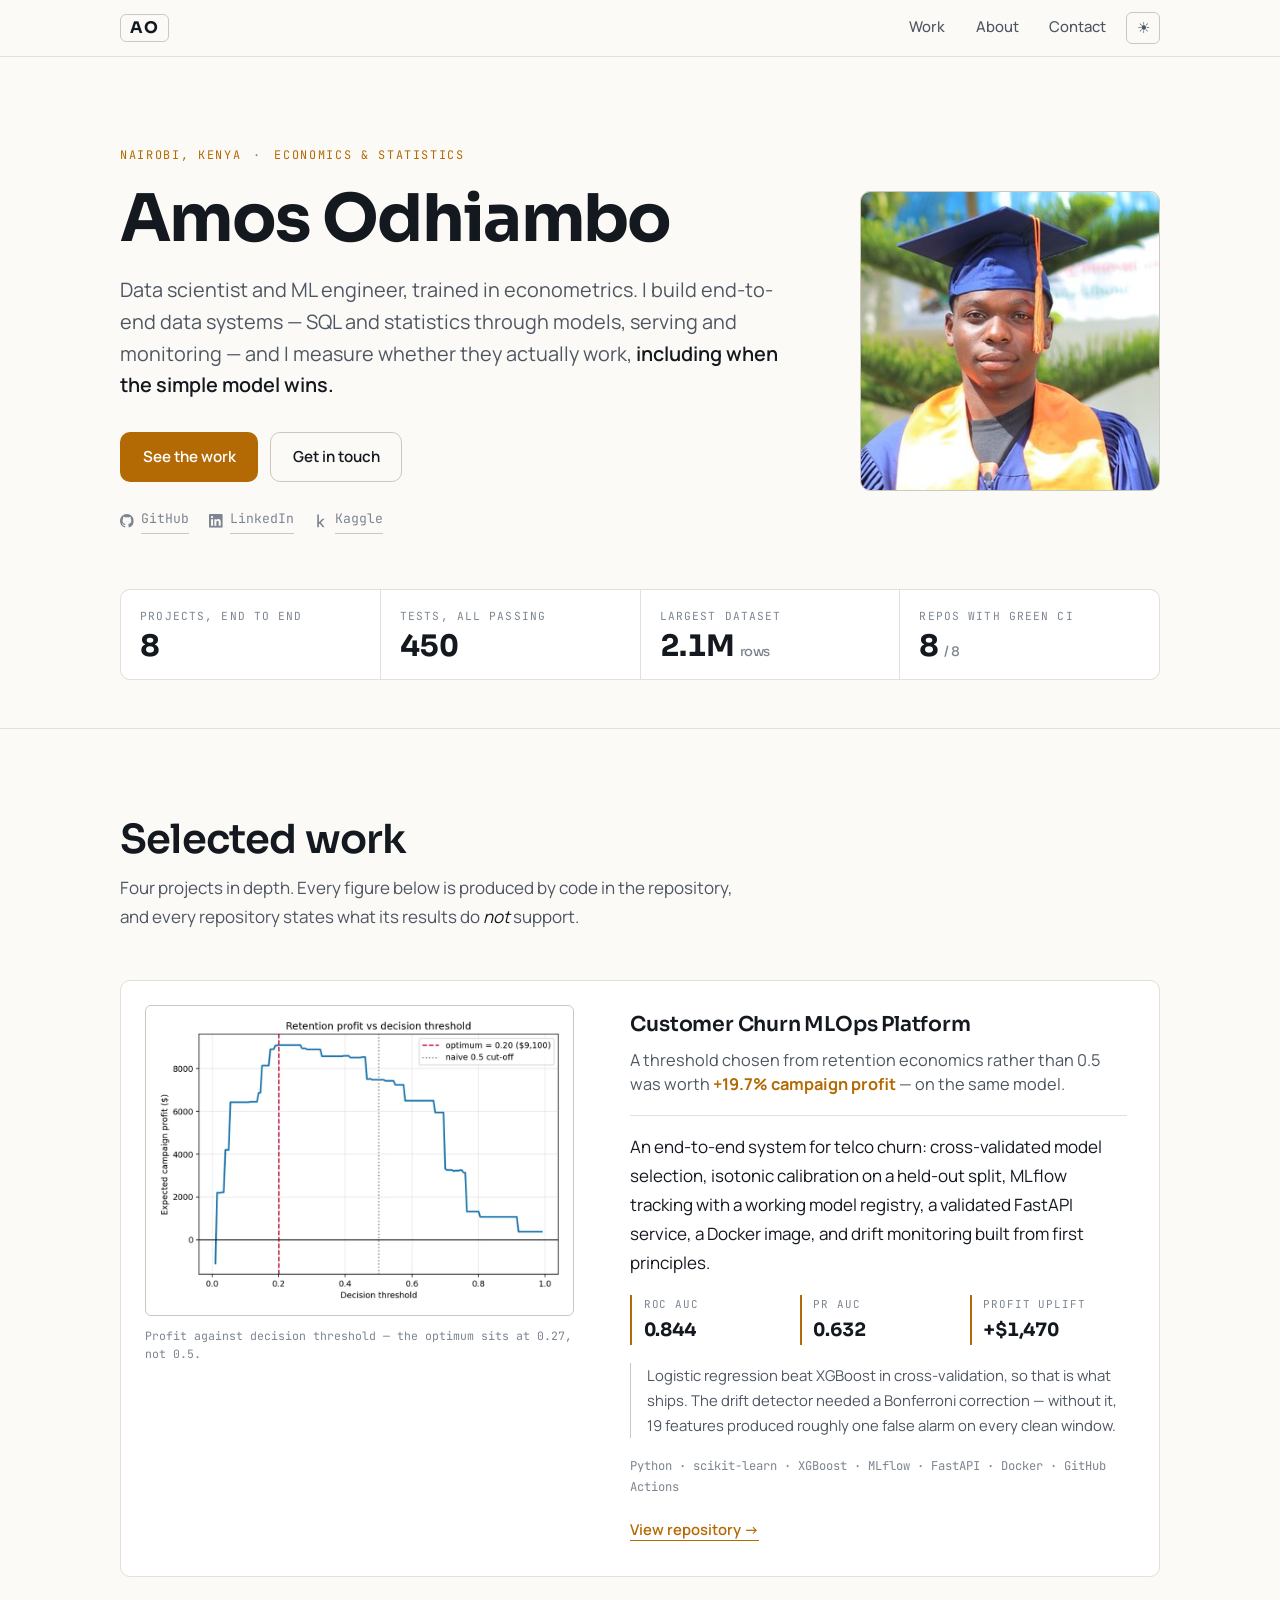
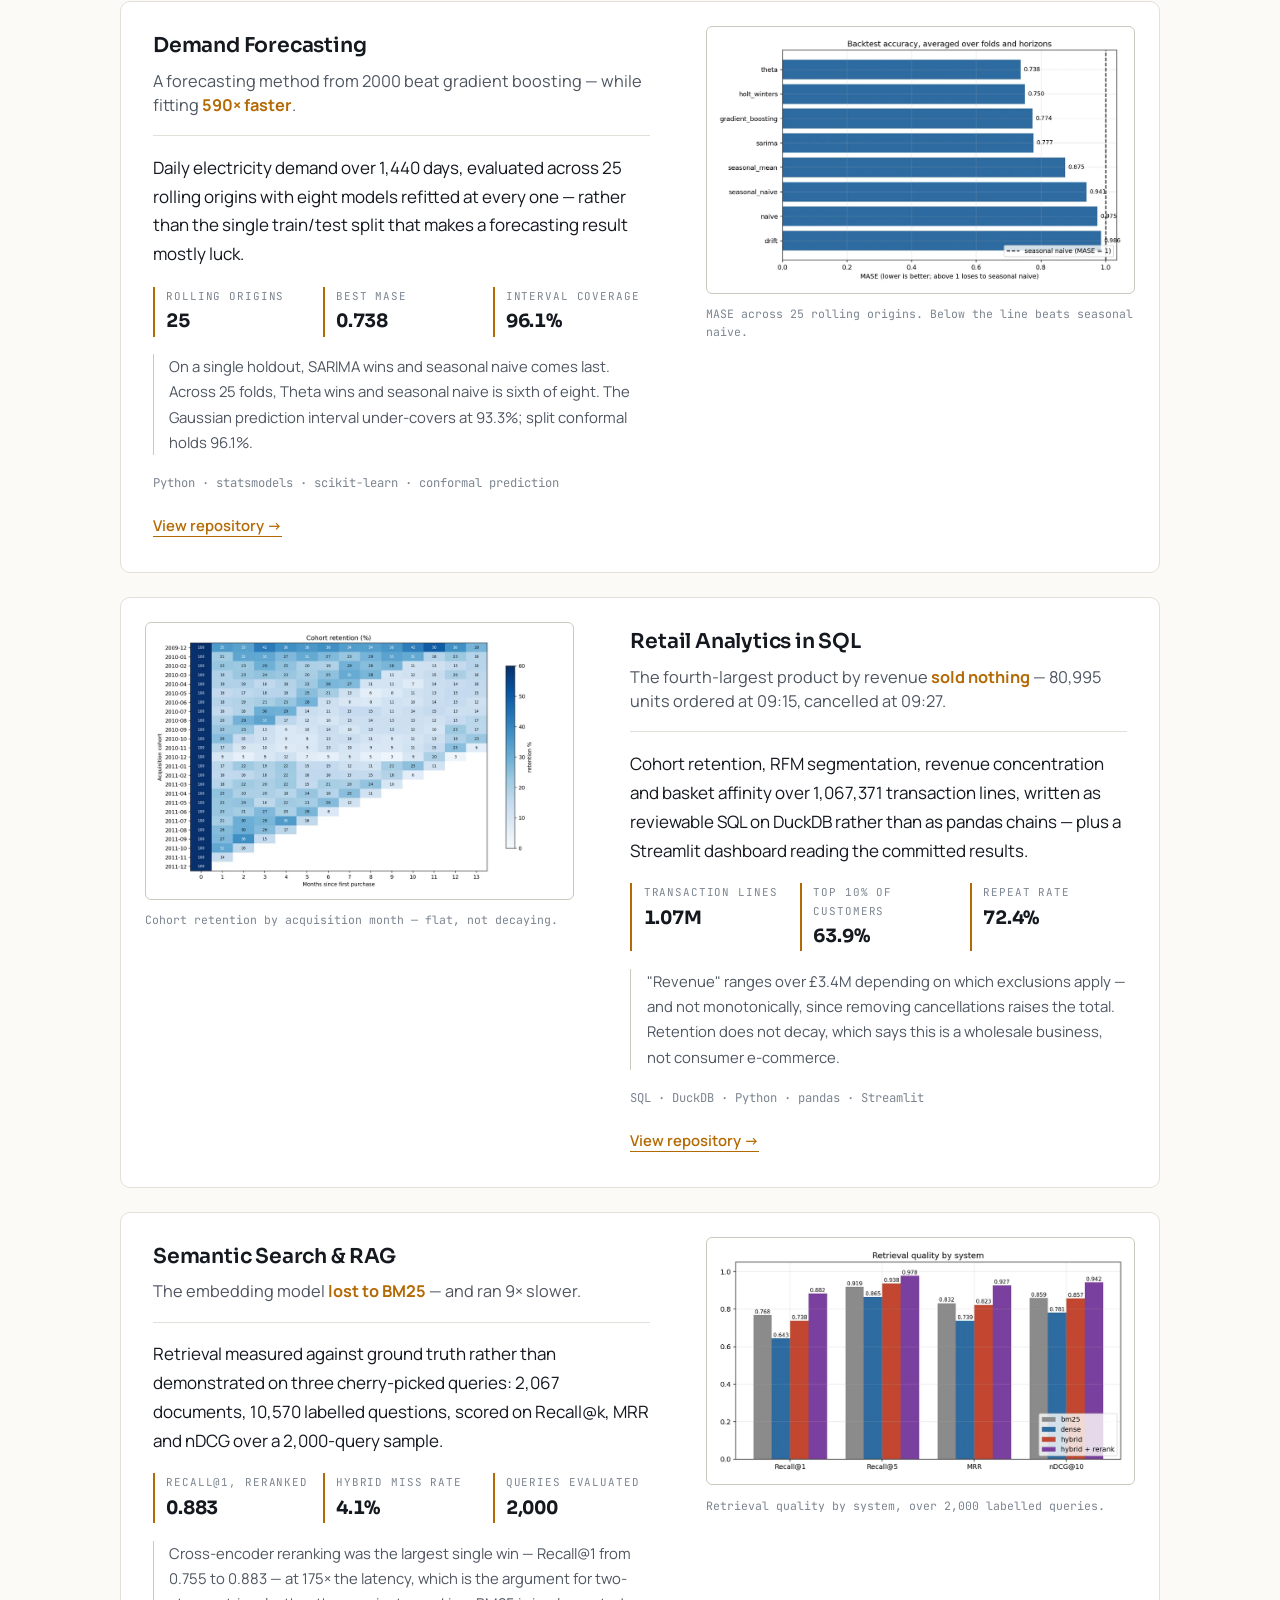
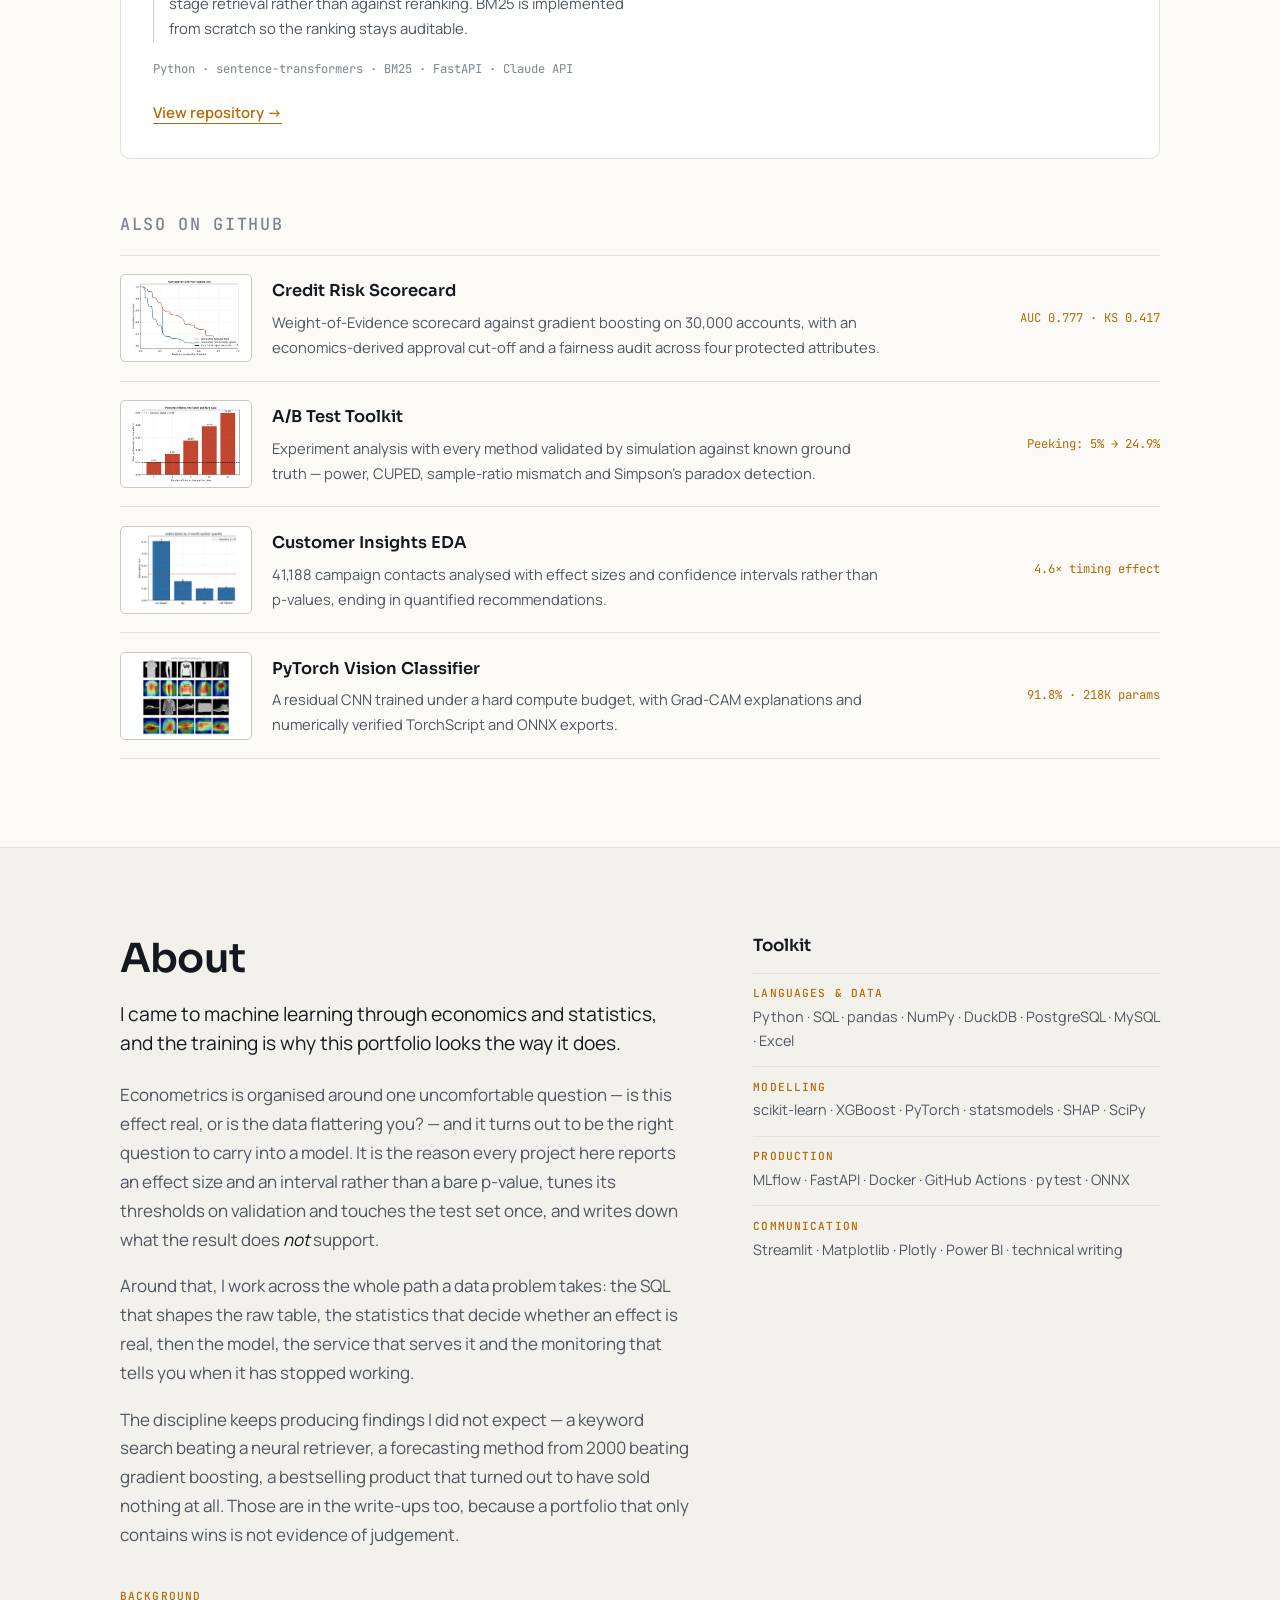
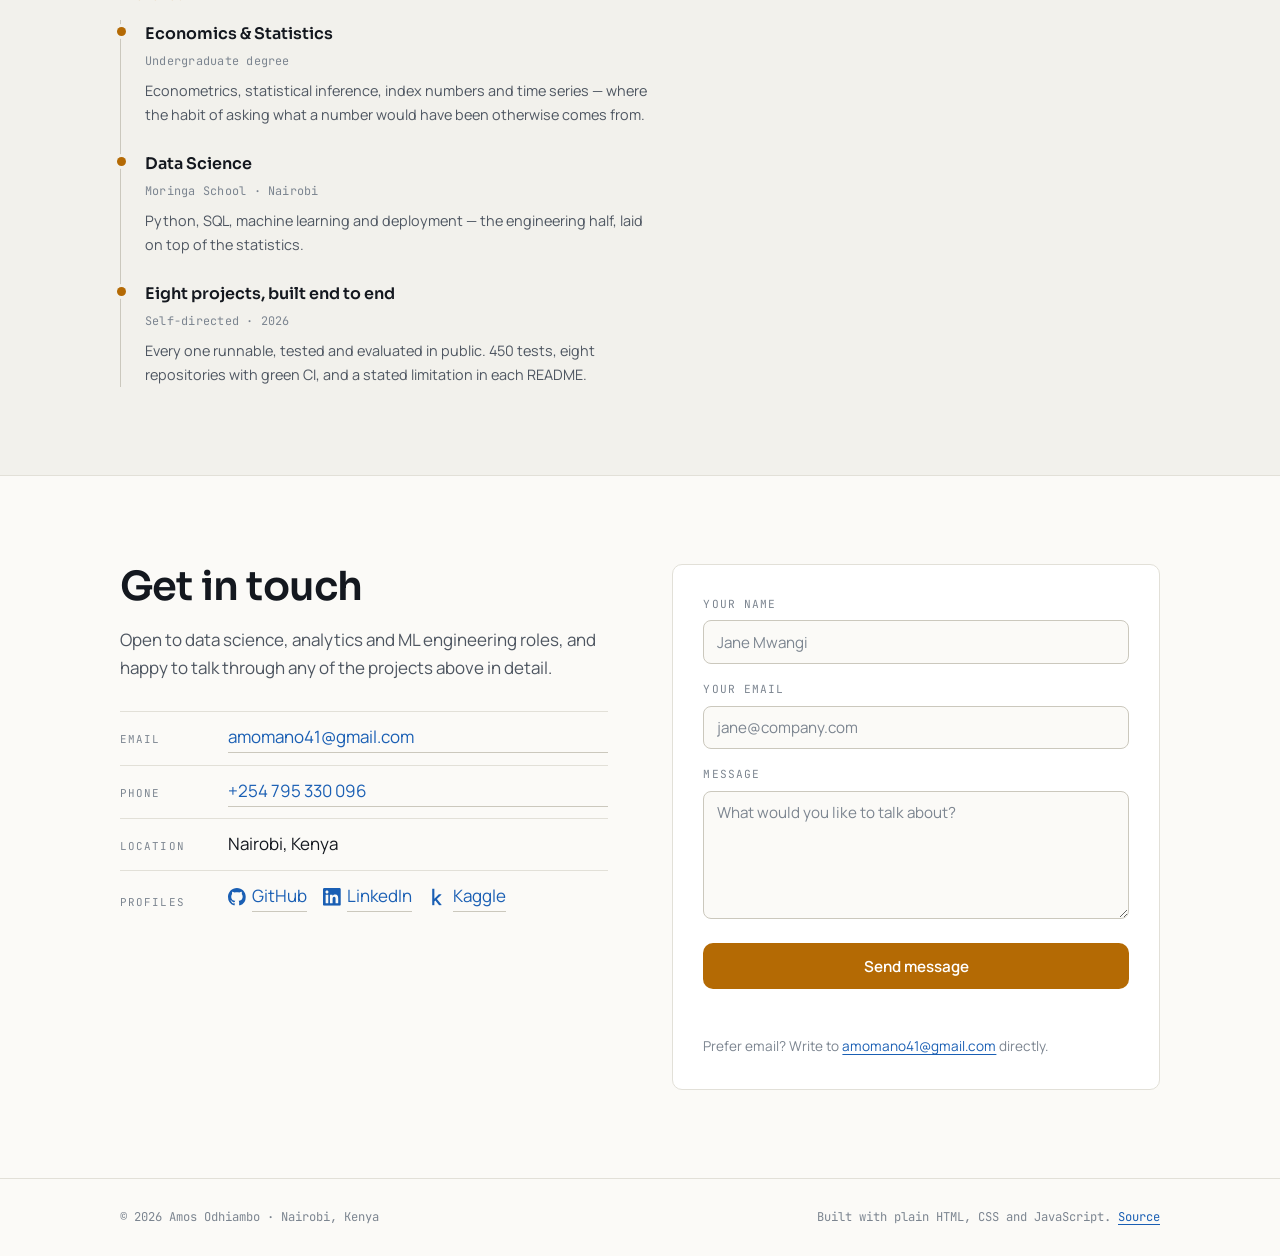
==== commit 521b101f: "Lead with the economics and statistics background Adds a Background block to the About section - the" ====
--- a/index.html
+++ b/index.html
@@ -7,11 +7,55 @@
 <meta name="description" content="Data scientist and ML engineer in Nairobi. I build end-to-end data systems — SQL and statistics through models, serving and monitoring — and measure whether they actually work.">
 
 <meta property="og:title" content="Amos Odhiambo — Data Scientist &amp; ML Engineer">
-<meta property="og:description" content="End-to-end data systems, measured honestly. Eight production-shaped projects with real results.">
-<meta property="og:type" content="website">
+<meta property="og:description" content="Economics and statistics through to production ML. Eight end-to-end projects, 450 tests, and a stated limitation in every write-up.">
+<meta property="og:type" content="profile">
 <meta property="og:url" content="https://manookello.github.io/">
-<meta property="og:image" content="https://manookello.github.io/assets/amos-640.jpg">
-<meta name="twitter:card" content="summary">
+<meta property="og:image" content="https://manookello.github.io/assets/og-card.png">
+<meta property="og:image:width" content="1200">
+<meta property="og:image:height" content="630">
+<meta property="og:image:alt" content="Amos Odhiambo, data scientist and ML engineer, Nairobi. Eight projects, 450 tests passing, 8 of 8 repositories with green CI.">
+<meta name="twitter:card" content="summary_large_image">
+
+<script type="application/ld+json">
+{
+  "@context": "https://schema.org",
+  "@type": "Person",
+  "name": "Amos Odhiambo",
+  "url": "https://manookello.github.io/",
+  "image": "https://manookello.github.io/assets/og-card.png",
+  "jobTitle": "Data Scientist and Machine Learning Engineer",
+  "address": {
+    "@type": "PostalAddress",
+    "addressLocality": "Nairobi",
+    "addressCountry": "KE"
+  },
+  "alumniOf": {
+    "@type": "EducationalOrganization",
+    "name": "Moringa School",
+    "address": { "@type": "PostalAddress", "addressLocality": "Nairobi", "addressCountry": "KE" }
+  },
+  "hasCredential": {
+    "@type": "EducationalOccupationalCredential",
+    "credentialCategory": "degree",
+    "name": "Economics and Statistics"
+  },
+  "knowsAbout": [
+    "Econometrics",
+    "Statistical inference",
+    "Machine learning",
+    "MLOps",
+    "SQL",
+    "Time series forecasting",
+    "Experimentation and A/B testing",
+    "Credit risk modelling"
+  ],
+  "sameAs": [
+    "https://github.com/manookello",
+    "https://www.linkedin.com/in/amos-odhiambo-8313a0305/",
+    "https://www.kaggle.com/amosokello451"
+  ]
+}
+</script>
 
 <link rel="icon" href="data:image/svg+xml,<svg xmlns='http://www.w3.org/2000/svg' viewBox='0 0 100 100'><rect width='100' height='100' rx='20' fill='%230b1220'/><text y='.9em' x='50%' text-anchor='middle' font-size='58' font-family='monospace' fill='%23f5a524'>A</text></svg>">
 
@@ -60,12 +104,12 @@
   <section class="hero" id="top">
     <div class="shell hero-grid">
       <div class="hero-copy">
-        <p class="eyebrow">Nairobi, Kenya</p>
+        <p class="eyebrow">Nairobi, Kenya <span class="eyebrow-sep">·</span> Economics &amp; Statistics</p>
         <h1>Amos Odhiambo</h1>
         <p class="lede">
-          Data scientist and ML engineer. I build end-to-end data systems — SQL and statistics
-          through models, serving and monitoring — and I measure whether they actually work,
-          <em>including when the simple model wins.</em>
+          Data scientist and ML engineer, trained in econometrics. I build end-to-end data systems —
+          SQL and statistics through models, serving and monitoring — and I measure whether they
+          actually work, <em>including when the simple model wins.</em>
         </p>
         <div class="hero-actions">
           <a class="btn btn-primary" href="#work">See the work</a>
@@ -263,18 +307,45 @@
     <div class="shell about-grid">
       <div>
         <h2>About</h2>
-        <p>I work across the whole path a data problem takes — from the SQL that shapes the raw table,
-          through the statistics that decide whether an effect is real, to the model, the service that
+        <p class="about-lede">I came to machine learning through economics and statistics, and the
+          training is why this portfolio looks the way it does.</p>
+        <p>Econometrics is organised around one uncomfortable question — is this effect real, or is the
+          data flattering you? — and it turns out to be the right question to carry into a model. It is
+          the reason every project here reports an effect size and an interval rather than a bare
+          p-value, tunes its thresholds on validation and touches the test set once, and writes down
+          what the result does <em>not</em> support.</p>
+        <p>Around that, I work across the whole path a data problem takes: the SQL that shapes the raw
+          table, the statistics that decide whether an effect is real, then the model, the service that
           serves it and the monitoring that tells you when it has stopped working.</p>
-        <p>What I care about most is honest evaluation. It is easy to make a model look good; the harder
-          and more useful skill is knowing whether it is. So every project here tunes its thresholds on
-          validation and scores the test set once, reports effect sizes rather than bare p-values, and
-          carries a written account of what the results do not support.</p>
-        <p>That discipline keeps producing findings I did not expect — a keyword search beating a neural
-          retriever, a 25-year-old forecasting method beating gradient boosting, a bestselling product
-          that turned out to have sold nothing at all. Those are in the write-ups too.</p>
-        <p>I studied at Moringa School in Nairobi, and I am open to data science, analytics and ML
-          engineering roles.</p>
+        <p>The discipline keeps producing findings I did not expect — a keyword search beating a neural
+          retriever, a forecasting method from 2000 beating gradient boosting, a bestselling product that
+          turned out to have sold nothing at all. Those are in the write-ups too, because a portfolio
+          that only contains wins is not evidence of judgement.</p>
+
+        <div class="credentials">
+          <h3>Background</h3>
+          <!-- TODO: add the university and years to the degree entry once confirmed. -->
+          <ol class="cred-list">
+            <li class="cred-item">
+              <p class="cred-title">Economics &amp; Statistics</p>
+              <p class="cred-org">Undergraduate degree</p>
+              <p class="cred-note">Econometrics, statistical inference, index numbers and time series —
+                where the habit of asking what a number would have been otherwise comes from.</p>
+            </li>
+            <li class="cred-item">
+              <p class="cred-title">Data Science</p>
+              <p class="cred-org">Moringa School · Nairobi</p>
+              <p class="cred-note">Python, SQL, machine learning and deployment — the engineering half,
+                laid on top of the statistics.</p>
+            </li>
+            <li class="cred-item">
+              <p class="cred-title">Eight projects, built end to end</p>
+              <p class="cred-org">Self-directed · 2026</p>
+              <p class="cred-note">Every one runnable, tested and evaluated in public. 450 tests, eight
+                repositories with green CI, and a stated limitation in each README.</p>
+            </li>
+          </ol>
+        </div>
       </div>
 
       <div class="skills">
--- a/styles.css
+++ b/styles.css
@@ -106,6 +106,7 @@
   font-size: .74rem; letter-spacing: .14em; text-transform: uppercase;
   color: var(--accent); margin: 0 0 1rem;
 }
+.eyebrow-sep { color: var(--text-faint); margin: 0 .3em; }
 
 /* ---------------------------------------------------------------- nav */
 
@@ -129,9 +130,18 @@
 .nav-mark:hover { border-color: var(--accent); color: var(--accent); }
 .nav nav { margin-left: auto; display: flex; gap: clamp(.9rem, 3vw, 1.9rem); }
 .nav nav a {
+  position: relative;
   font-size: .93rem; font-weight: 500; color: var(--text-soft); text-decoration: none;
+  padding-bottom: 3px;
 }
 .nav nav a:hover { color: var(--text); }
+/* Set by the scroll observer in script.js; the underline is drawn on a
+   pseudo-element so appearing does not shift the link. */
+.nav nav a[aria-current] { color: var(--text); }
+.nav nav a[aria-current]::after {
+  content: ""; position: absolute; left: 0; right: 0; bottom: 0;
+  height: 2px; background: var(--accent); border-radius: 2px;
+}
 
 .theme-toggle {
   background: transparent; border: 1px solid var(--rule-strong);
@@ -363,6 +373,43 @@
 .about-grid > div > p { margin: 0 0 1.1rem; color: var(--text-soft); max-width: 62ch; }
 .about-grid > div > p:last-child { margin-bottom: 0; }
 
+/* Matched to .about-grid > div > p so it outranks that rule's soft grey
+   without reaching for !important. */
+.about-grid > div > p.about-lede {
+  font-size: clamp(1.05rem, 2.2vw, 1.2rem);
+  line-height: 1.55;
+  color: var(--text);
+  margin-bottom: 1.4rem;
+}
+.about-grid em { color: var(--text); font-style: italic; }
+
+/* Background reads top-down in time, so the rail is carrying information
+   rather than decorating the list. */
+.credentials { margin-top: clamp(1.75rem, 4vw, 2.5rem); }
+.credentials h3 {
+  font-family: var(--mono); font-size: .7rem; font-weight: 500;
+  letter-spacing: .1em; text-transform: uppercase; color: var(--accent);
+  margin: 0 0 1.1rem;
+}
+.cred-list {
+  list-style: none; margin: 0; padding: 0 0 0 1.5rem;
+  border-left: 1px solid var(--rule-strong);
+  display: grid; gap: 1.5rem;
+}
+.cred-item { position: relative; }
+.cred-item::before {
+  content: ""; position: absolute; left: calc(-1.5rem - 4.5px); top: .4rem;
+  width: 9px; height: 9px; border-radius: 50%;
+  background: var(--accent);
+  box-shadow: 0 0 0 3px var(--bg-sunken);   /* punches the rail out behind the dot */
+}
+.cred-title { margin: 0; font-family: var(--display); font-weight: 600; font-size: 1rem; }
+.cred-org {
+  margin: .2rem 0 0; font-family: var(--mono); font-size: .74rem;
+  letter-spacing: .02em; color: var(--text-faint);
+}
+.cred-note { margin: .5rem 0 0; font-size: .9rem; line-height: 1.65; color: var(--text-soft); max-width: 56ch; }
+
 .skills h3 { font-size: 1.05rem; margin-bottom: 1.1rem; }
 .skill-group { padding: .85rem 0; border-top: 1px solid var(--rule); }
 .skill-group h4 {
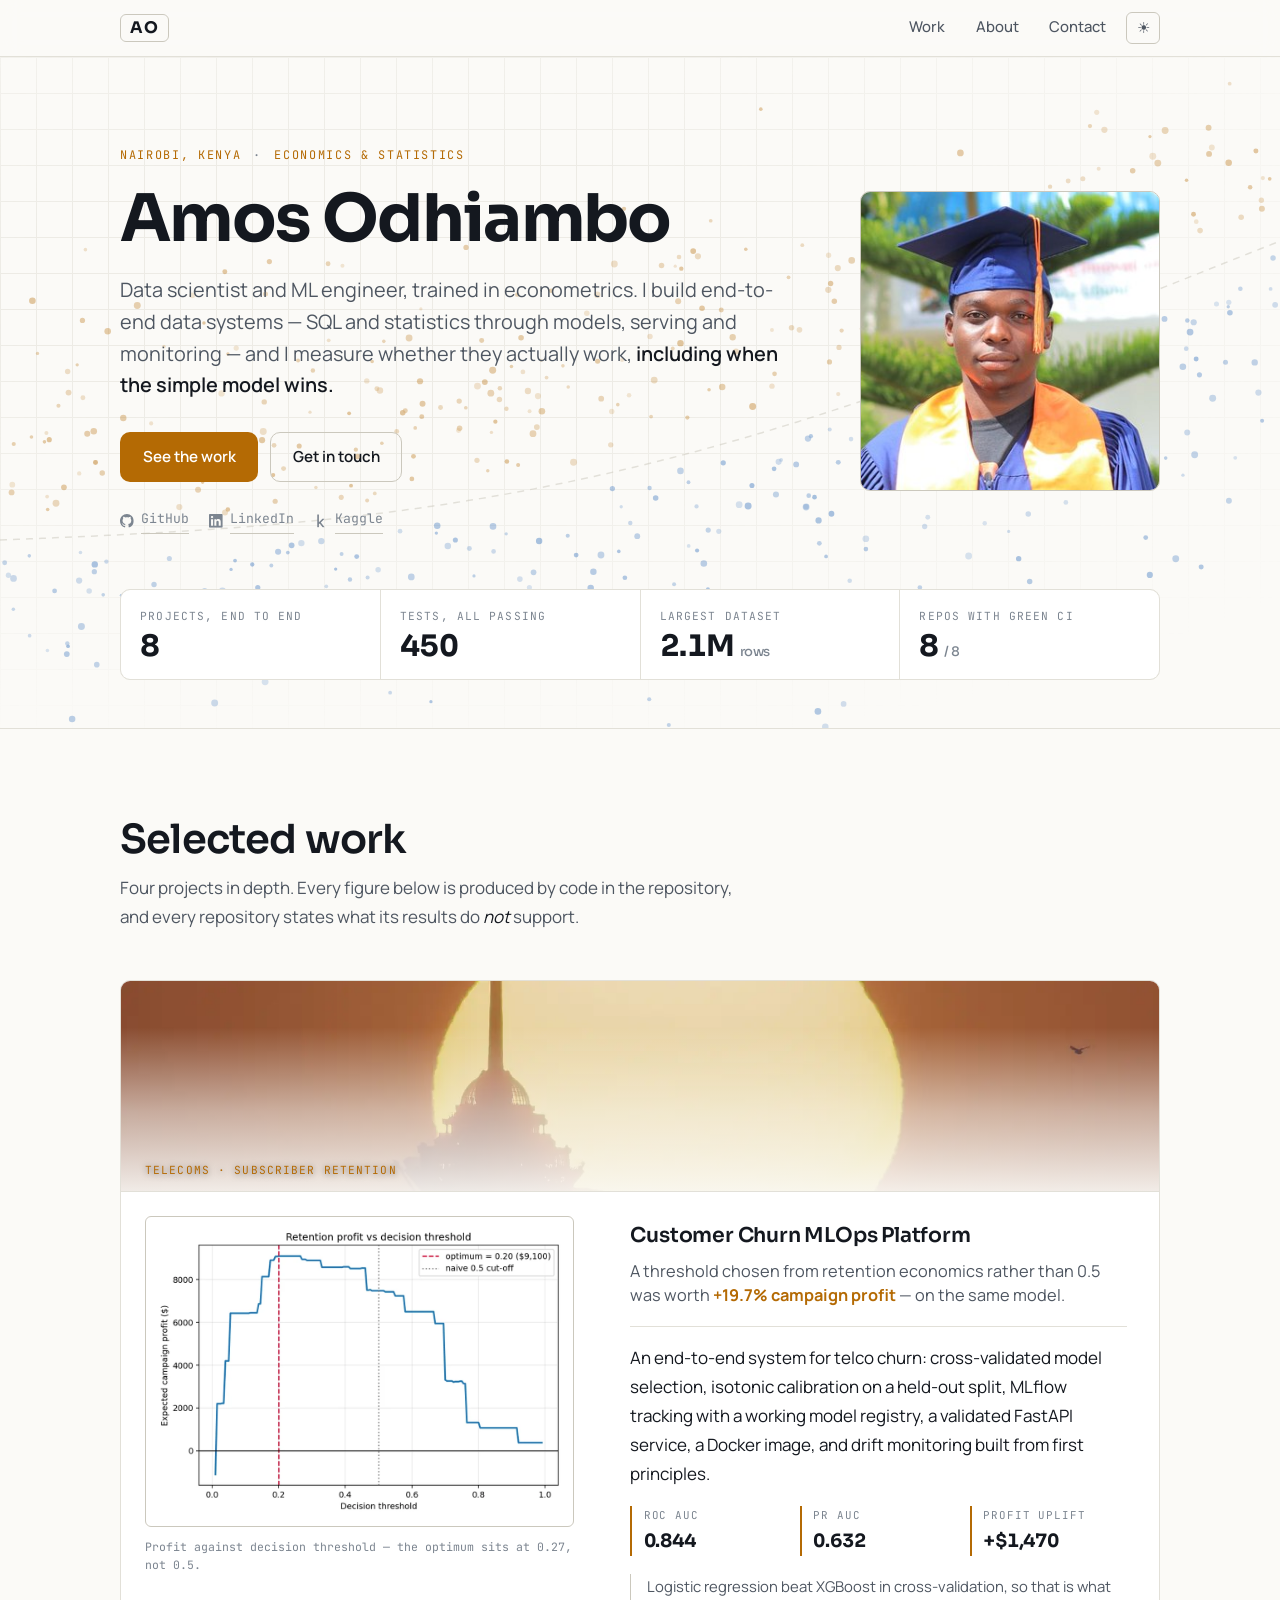
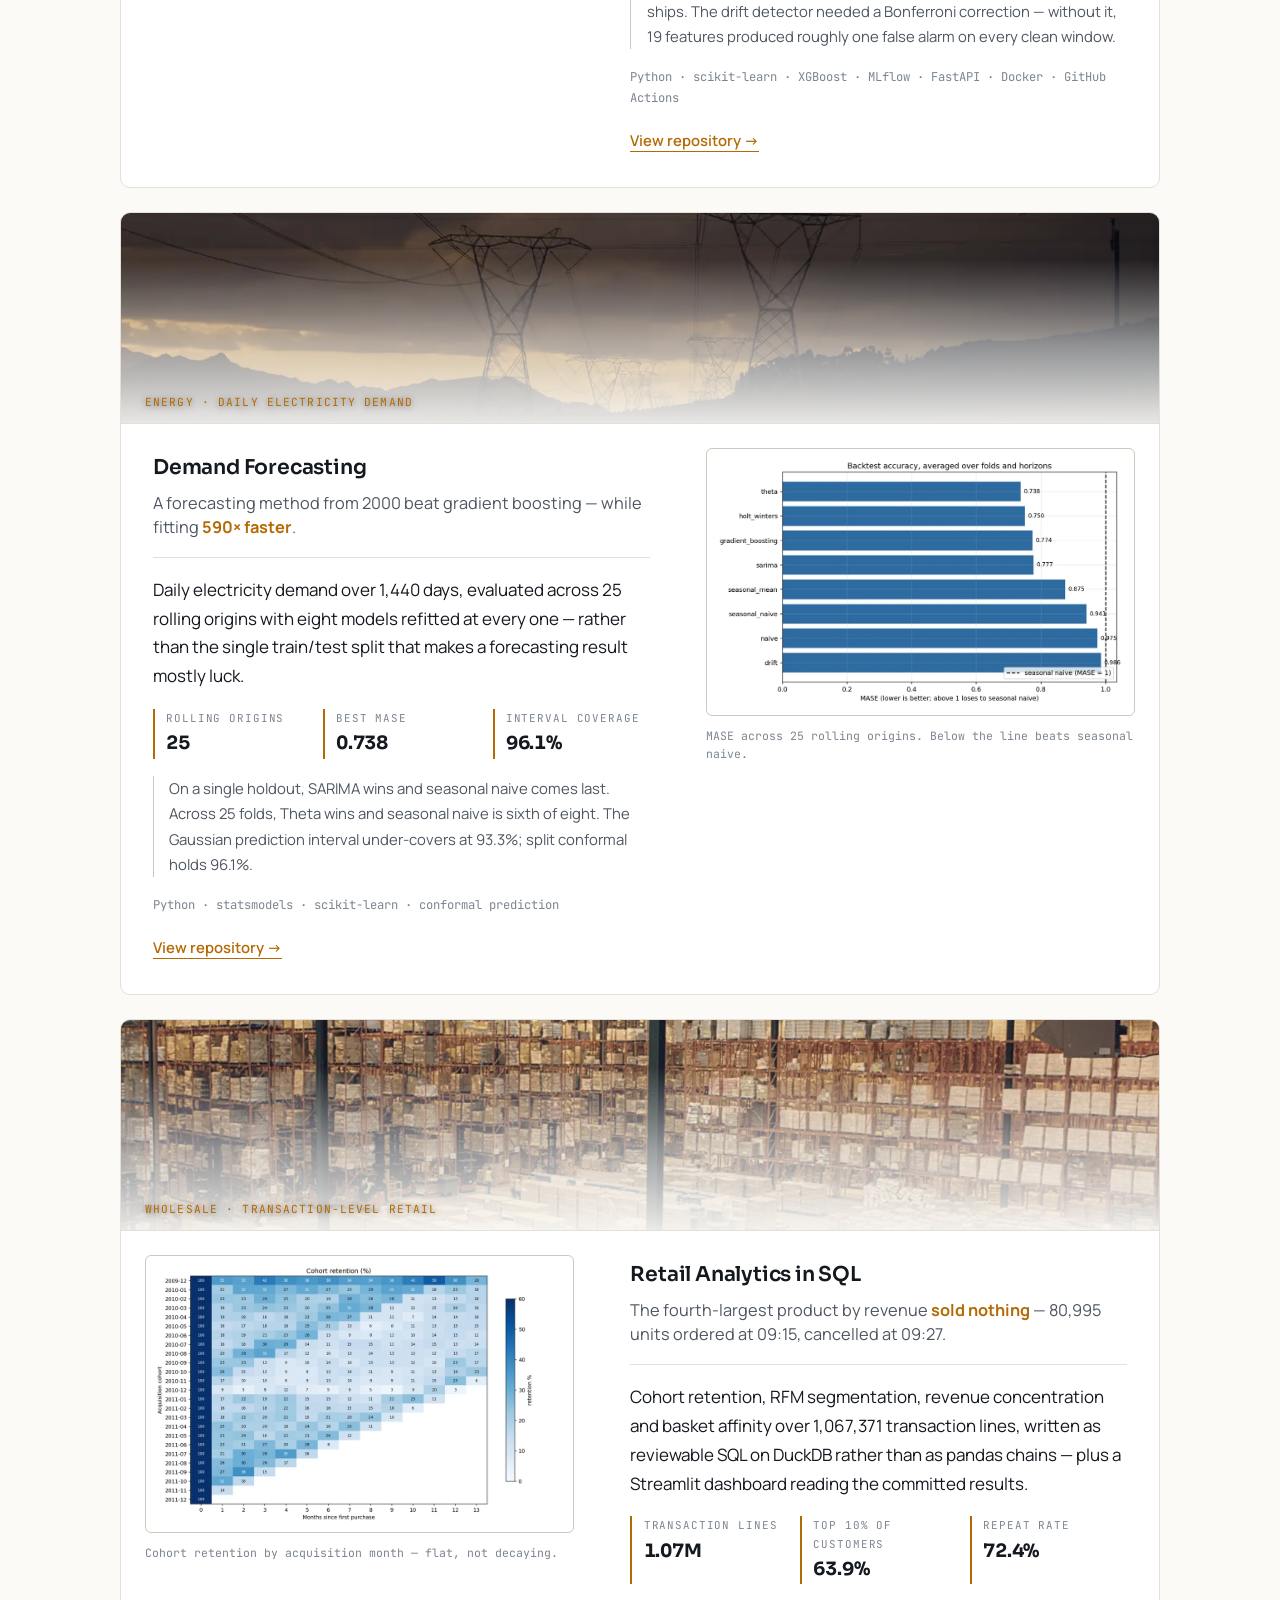
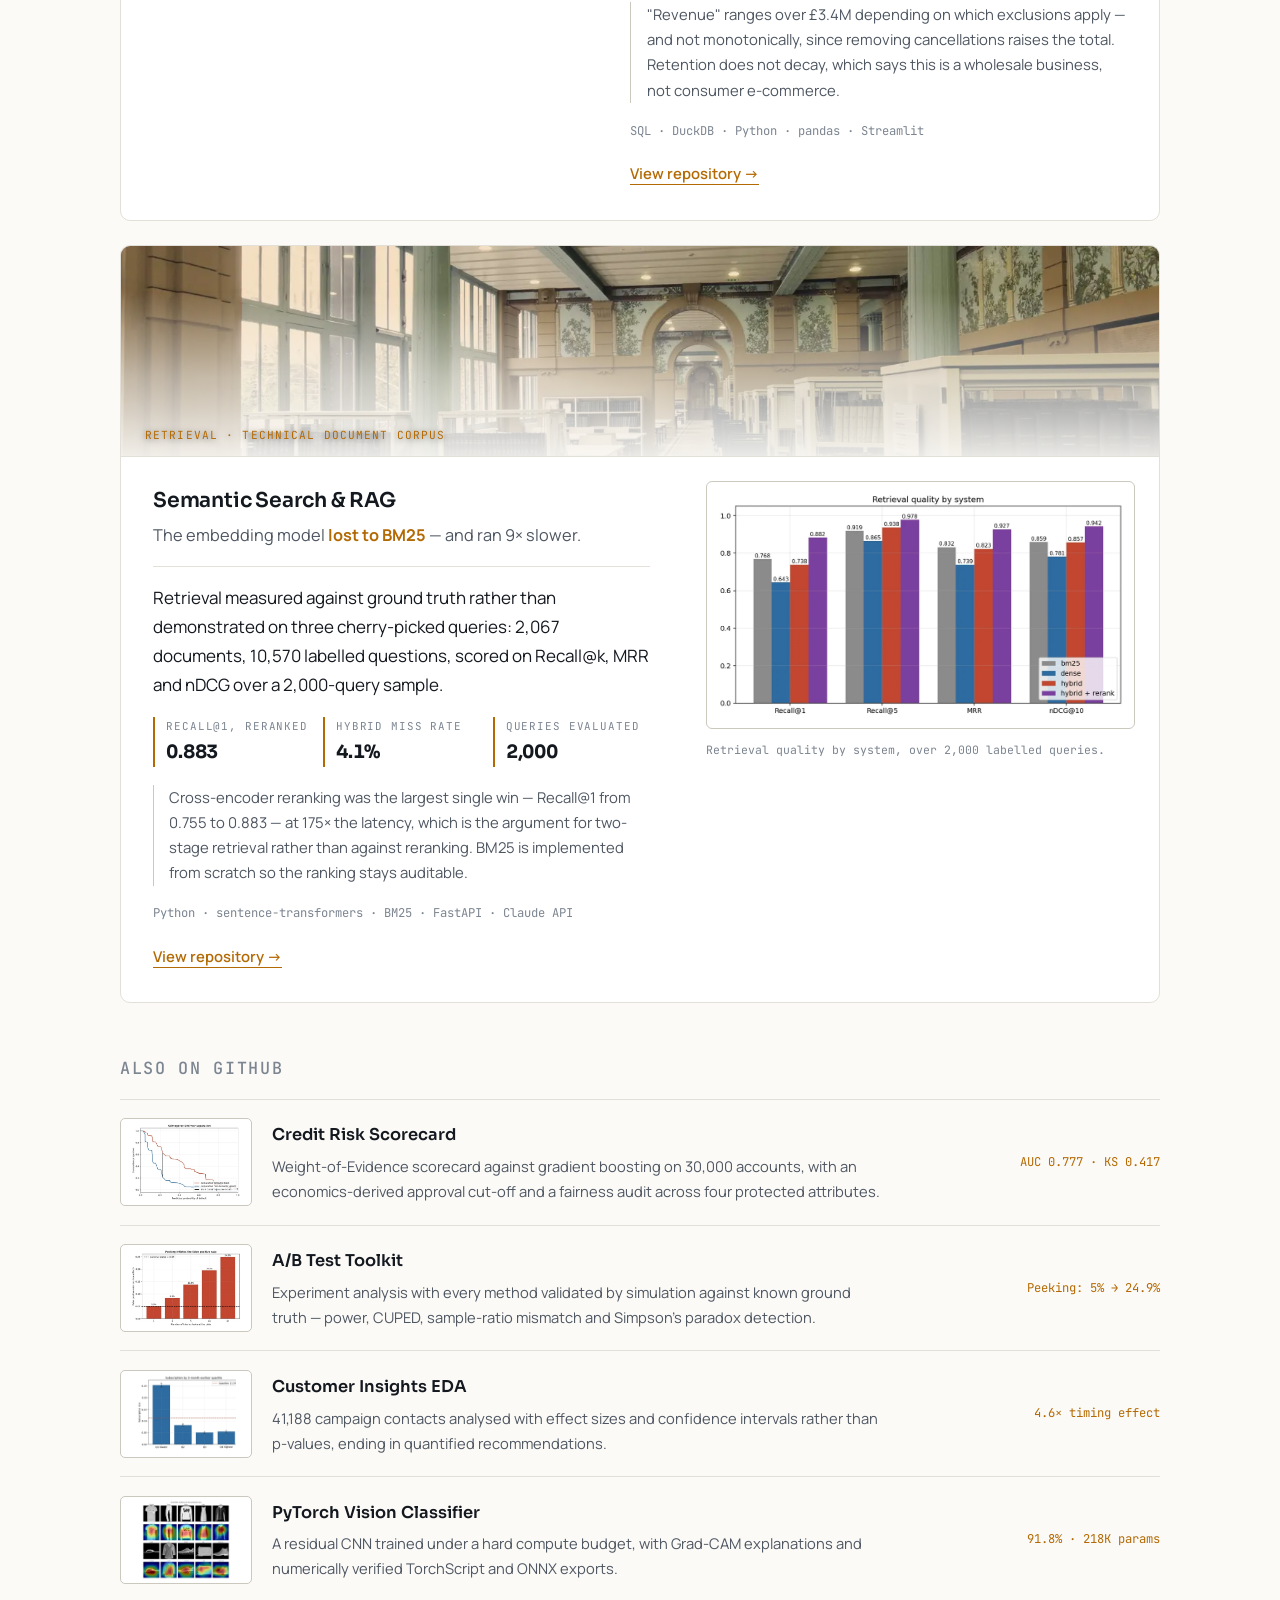
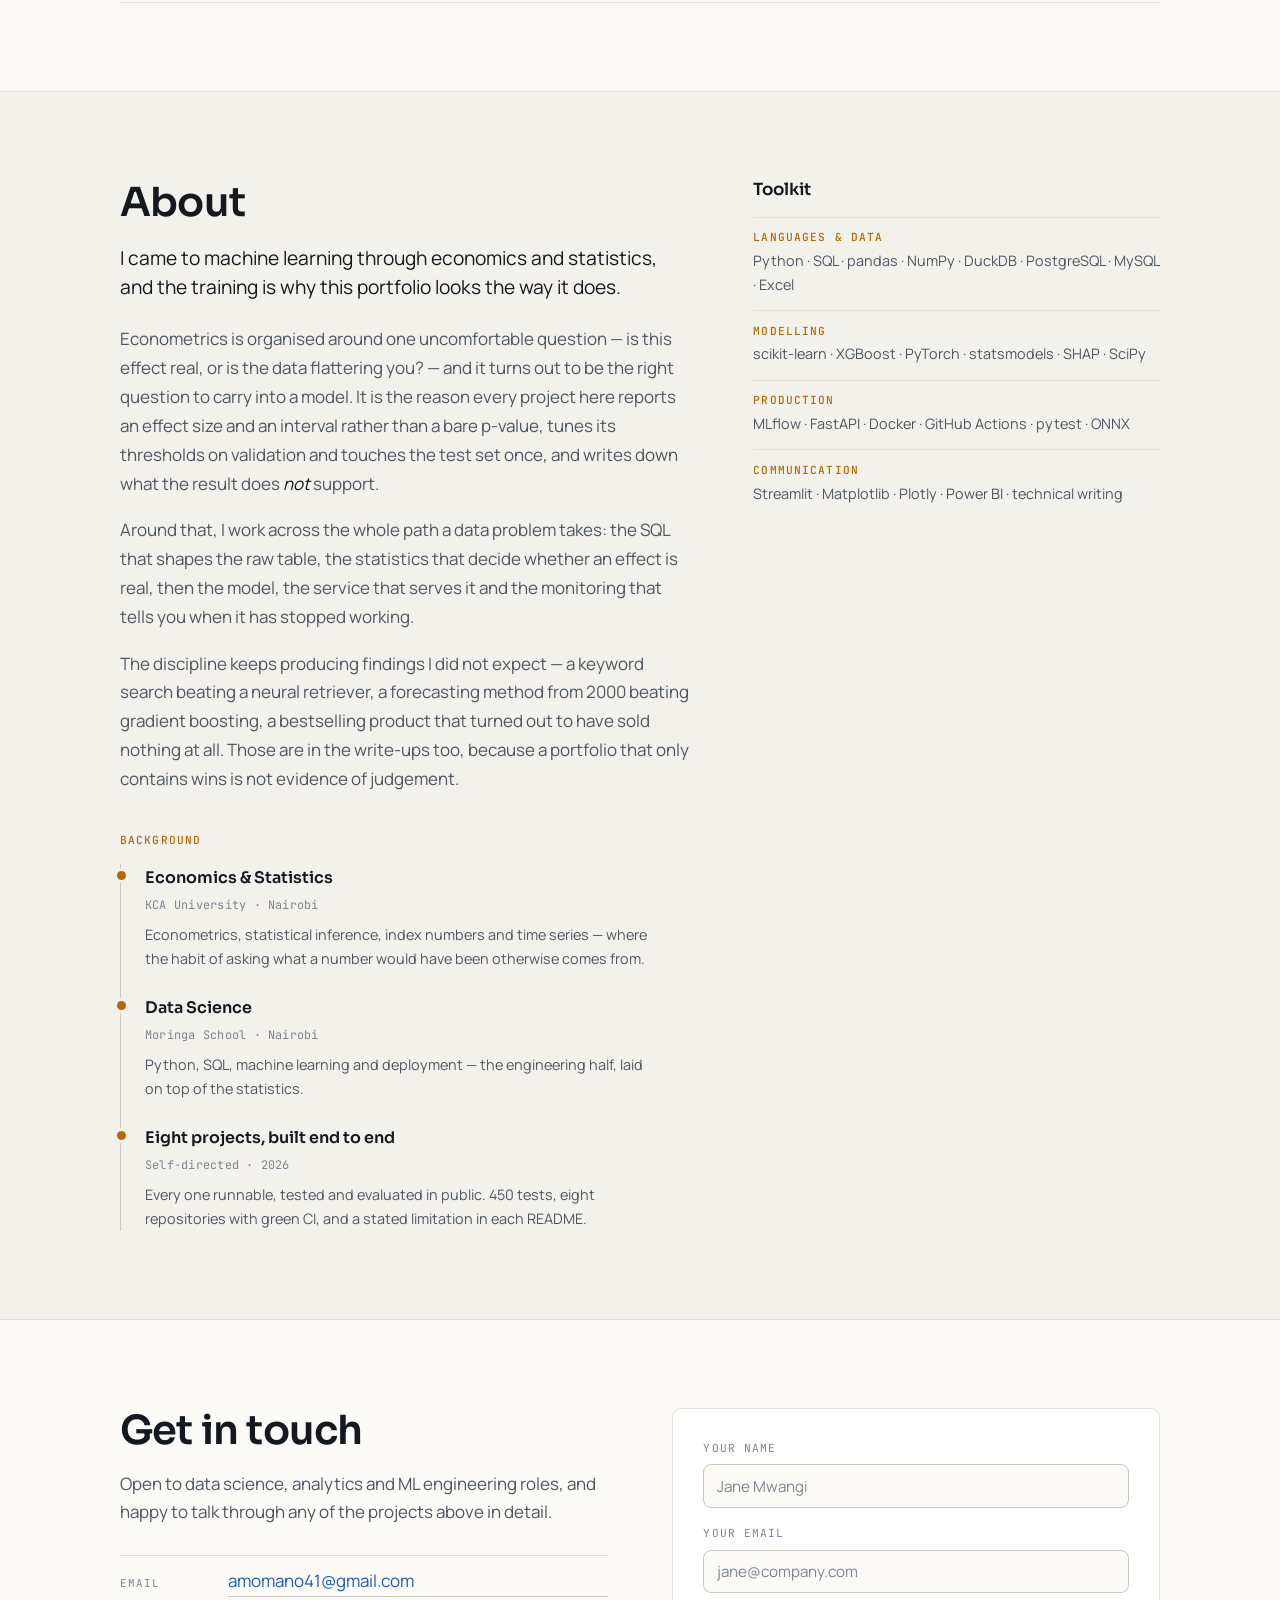
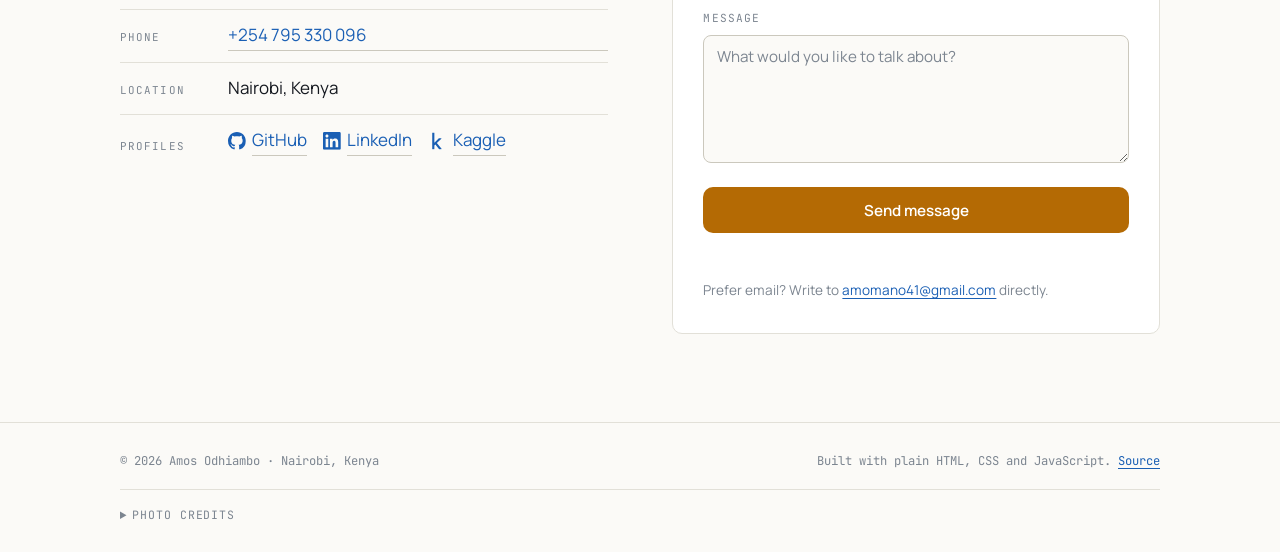
==== commit 74a0571d: "Add KCA University, project photography and an ML hero background Degree entry now names KCA Univers" ====
--- a/index.html
+++ b/index.html
@@ -1,4 +1,4 @@
-<!DOCTYPE html>
+﻿<!DOCTYPE html>
 <html lang="en">
 <head>
 <meta charset="utf-8">
@@ -29,15 +29,23 @@
     "addressLocality": "Nairobi",
     "addressCountry": "KE"
   },
-  "alumniOf": {
-    "@type": "EducationalOrganization",
-    "name": "Moringa School",
-    "address": { "@type": "PostalAddress", "addressLocality": "Nairobi", "addressCountry": "KE" }
-  },
+  "alumniOf": [
+    {
+      "@type": "CollegeOrUniversity",
+      "name": "KCA University",
+      "address": { "@type": "PostalAddress", "addressLocality": "Nairobi", "addressCountry": "KE" }
+    },
+    {
+      "@type": "EducationalOrganization",
+      "name": "Moringa School",
+      "address": { "@type": "PostalAddress", "addressLocality": "Nairobi", "addressCountry": "KE" }
+    }
+  ],
   "hasCredential": {
     "@type": "EducationalOccupationalCredential",
     "credentialCategory": "degree",
-    "name": "Economics and Statistics"
+    "name": "Economics and Statistics",
+    "recognizedBy": { "@type": "CollegeOrUniversity", "name": "KCA University" }
   },
   "knowsAbout": [
     "Econometrics",
@@ -102,6 +110,10 @@
 
   <!-- ============================ HERO ============================ -->
   <section class="hero" id="top">
+    <!-- Drawn by script.js: a two-class scatter under a decision boundary.
+         Decorative only; the section reads identically without it. -->
+    <canvas class="hero-plot" id="hero-plot" aria-hidden="true"></canvas>
+
     <div class="shell hero-grid">
       <div class="hero-copy">
         <p class="eyebrow">Nairobi, Kenya <span class="eyebrow-sep">·</span> Economics &amp; Statistics</p>
@@ -159,6 +171,11 @@
       <div class="cases">
 
         <article class="case">
+          <figure class="case-banner">
+            <img src="assets/photos/churn.webp" width="1440" height="288" loading="lazy"
+                 alt="A telecommunications tower silhouetted against a low sun.">
+            <figcaption>Telecoms · subscriber retention</figcaption>
+          </figure>
           <figure class="case-media">
             <img src="assets/figures/churn-profit.webp" width="1000" height="714" loading="lazy"
                  alt="Expected campaign profit plotted against the decision threshold, with the profit-maximising cut-off at 0.27 marked against the naive 0.5.">
@@ -185,6 +202,11 @@
         </article>
 
         <article class="case">
+          <figure class="case-banner">
+            <img src="assets/photos/forecast.webp" width="1440" height="288" loading="lazy"
+                 alt="Electricity transmission pylons crossing open country at sunset.">
+            <figcaption>Energy · daily electricity demand</figcaption>
+          </figure>
           <figure class="case-media">
             <img src="assets/figures/forecast-models.webp" width="1000" height="611" loading="lazy"
                  alt="MASE by model across 25 rolling origins, with Theta lowest and the naive baselines above the seasonal naive benchmark line.">
@@ -211,6 +233,11 @@
         </article>
 
         <article class="case">
+          <figure class="case-banner">
+            <img src="assets/photos/retail.webp" width="1440" height="288" loading="lazy"
+                 alt="Pallet racking stacked to the roof in a distribution warehouse.">
+            <figcaption>Wholesale · transaction-level retail</figcaption>
+          </figure>
           <figure class="case-media">
             <img src="assets/figures/retail-cohorts.webp" width="1000" height="636" loading="lazy"
                  alt="Cohort retention heatmap: 25 monthly acquisition cohorts down the side, months since first purchase across the top, retention percentage in each cell.">
@@ -237,6 +264,11 @@
         </article>
 
         <article class="case">
+          <figure class="case-banner">
+            <img src="assets/photos/rag.webp" width="1440" height="288" loading="lazy"
+                 alt="A long library reading room lined with shelves of bound volumes.">
+            <figcaption>Retrieval · technical document corpus</figcaption>
+          </figure>
           <figure class="case-media">
             <img src="assets/figures/rag-metrics.webp" width="1000" height="565" loading="lazy"
                  alt="Recall, MRR and nDCG compared across BM25, dense retrieval, hybrid fusion and hybrid with reranking.">
@@ -324,11 +356,11 @@
 
         <div class="credentials">
           <h3>Background</h3>
-          <!-- TODO: add the university and years to the degree entry once confirmed. -->
+          <!-- TODO: add the years to the degree entry once confirmed. -->
           <ol class="cred-list">
             <li class="cred-item">
               <p class="cred-title">Economics &amp; Statistics</p>
-              <p class="cred-org">Undergraduate degree</p>
+              <p class="cred-org">KCA University · Nairobi</p>
               <p class="cred-note">Econometrics, statistical inference, index numbers and time series —
                 where the habit of asking what a number would have been otherwise comes from.</p>
             </li>
@@ -446,6 +478,26 @@
     <p>© <span id="year">2026</span> Amos Odhiambo · Nairobi, Kenya</p>
     <p>Built with plain HTML, CSS and JavaScript. <a href="https://github.com/manookello/manookello.github.io" target="_blank" rel="noopener">Source</a></p>
   </div>
+
+  <!-- CC BY-SA requires the author, the licence and a link. Every chart on the
+       page is generated by the project code and needs no credit; only the four
+       context photographs do. -->
+  <div class="shell">
+    <details class="credits">
+      <summary>Photo credits</summary>
+      <ul>
+        <li><a href="https://commons.wikimedia.org/wiki/File:Sunset_Over_Milad_Tower.jpg" target="_blank" rel="noopener">Sunset Over Milad Tower</a>
+          — Salehi1990mohsen, <a href="https://creativecommons.org/licenses/by-sa/4.0/" target="_blank" rel="noopener noreferrer">CC BY-SA 4.0</a></li>
+        <li><a href="https://commons.wikimedia.org/wiki/File:Pylons,_Clouds_and_Sunset-_worcester_-_panoramio.jpg" target="_blank" rel="noopener">Pylons, Clouds and Sunset</a>
+          — Azwi, <a href="https://creativecommons.org/licenses/by-sa/3.0/" target="_blank" rel="noopener noreferrer">CC BY-SA 3.0</a></li>
+        <li><a href="https://commons.wikimedia.org/wiki/File:Modern_warehouse_with_pallet_rack_storage_system.jpg" target="_blank" rel="noopener">Modern warehouse with pallet rack storage system</a>
+          — Axisadman, <a href="https://creativecommons.org/licenses/by-sa/3.0/" target="_blank" rel="noopener noreferrer">CC BY-SA 3.0</a></li>
+        <li><a href="https://commons.wikimedia.org/wiki/File:Bibliotheque_Sainte-Barbe_2010-06-16_n20.jpg" target="_blank" rel="noopener">Bibliothèque Sainte-Barbe</a>
+          — Marie-Lan Nguyen, <a href="https://creativecommons.org/licenses/by/2.0/fr/deed.en" target="_blank" rel="noopener noreferrer">CC BY 2.0 FR</a></li>
+      </ul>
+      <p>All four are colour-graded here; the originals are unmodified at the links above.</p>
+    </details>
+  </div>
 </footer>
 
 <script src="script.js"></script>
--- a/styles.css
+++ b/styles.css
@@ -153,7 +153,29 @@
 
 /* ---------------------------------------------------------------- hero */
 
-.hero { padding: clamp(2.75rem, 7vw, 5.5rem) 0 clamp(2rem, 4vw, 3rem); }
+.hero {
+  padding: clamp(2.75rem, 7vw, 5.5rem) 0 clamp(2rem, 4vw, 3rem);
+  position: relative; overflow: hidden;
+}
+/* Plot paper, faded out towards the edges so it never reads as a border. */
+.hero::before {
+  content: ""; position: absolute; inset: 0; z-index: 0; pointer-events: none;
+  background-image:
+    linear-gradient(to right, var(--rule) 1px, transparent 1px),
+    linear-gradient(to bottom, var(--rule) 1px, transparent 1px);
+  background-size: 36px 36px;
+  opacity: .55;
+  -webkit-mask-image: radial-gradient(120% 90% at 30% 35%, #000 25%, transparent 78%);
+  mask-image: radial-gradient(120% 90% at 30% 35%, #000 25%, transparent 78%);
+}
+.hero-plot {
+  position: absolute; inset: 0; z-index: 0;
+  width: 100%; height: 100%;
+  pointer-events: none;
+  opacity: .5;
+}
+/* Lift the actual content above both layers. */
+.hero > .shell { position: relative; z-index: 1; }
 
 .hero-grid {
   display: grid;
@@ -261,6 +283,34 @@
 /* Alternate which side the figure sits on, so four stacked cards have rhythm. */
 .case:nth-child(even) { grid-template-columns: minmax(0, 54%) minmax(0, 46%); }
 .case:nth-child(even) .case-media { order: 2; }
+
+/* Context photo: says what domain the project is in before you read a word.
+   order:-1 keeps it on top through the alternation above. */
+.case-banner {
+  grid-column: 1 / -1; order: -1;
+  position: relative; margin: 0; overflow: hidden;
+  border-bottom: 1px solid var(--rule);
+}
+.case-banner img {
+  display: block; width: 100%;
+  /* Close to the exported 5:1, so object-fit has almost nothing to crop. */
+  height: clamp(132px, 19vw, 210px);
+  object-fit: cover;
+}
+/* Scrim, so the caption holds up over the brighter frames. */
+.case-banner::after {
+  content: ""; position: absolute; inset: 0;
+  background: linear-gradient(to top,
+    color-mix(in srgb, var(--bg) 92%, transparent) 0%,
+    color-mix(in srgb, var(--bg) 55%, transparent) 38%,
+    transparent 78%);
+}
+.case-banner figcaption {
+  position: absolute; left: clamp(1.1rem, 2.5vw, 1.5rem); bottom: .7rem; z-index: 1;
+  font-family: var(--mono); font-size: .7rem; letter-spacing: .1em;
+  text-transform: uppercase; color: var(--accent);
+  text-shadow: 0 1px 6px rgba(0, 0, 0, .55);
+}
 
 .case-media {
   margin: 0;
@@ -488,6 +538,19 @@
 }
 .footer p { margin: 0; font-family: var(--mono); font-size: .76rem; color: var(--text-faint); }
 
+/* Credits are a legal requirement, not a headline: present but folded away. */
+.credits { margin-top: 1.1rem; border-top: 1px solid var(--rule); padding-top: .9rem; }
+.credits summary {
+  cursor: pointer; font-family: var(--mono); font-size: .72rem;
+  letter-spacing: .08em; text-transform: uppercase; color: var(--text-faint);
+}
+.credits summary:hover { color: var(--accent); }
+.credits ul { margin: .8rem 0 0; padding-left: 1.1rem; display: grid; gap: .35rem; }
+.credits li, .credits > p {
+  font-size: .76rem; line-height: 1.6; color: var(--text-faint); margin: 0;
+}
+.credits > p { margin-top: .7rem; }
+
 /* ---------------------------------------------------------------- responsive */
 
 @media (max-width: 900px) {
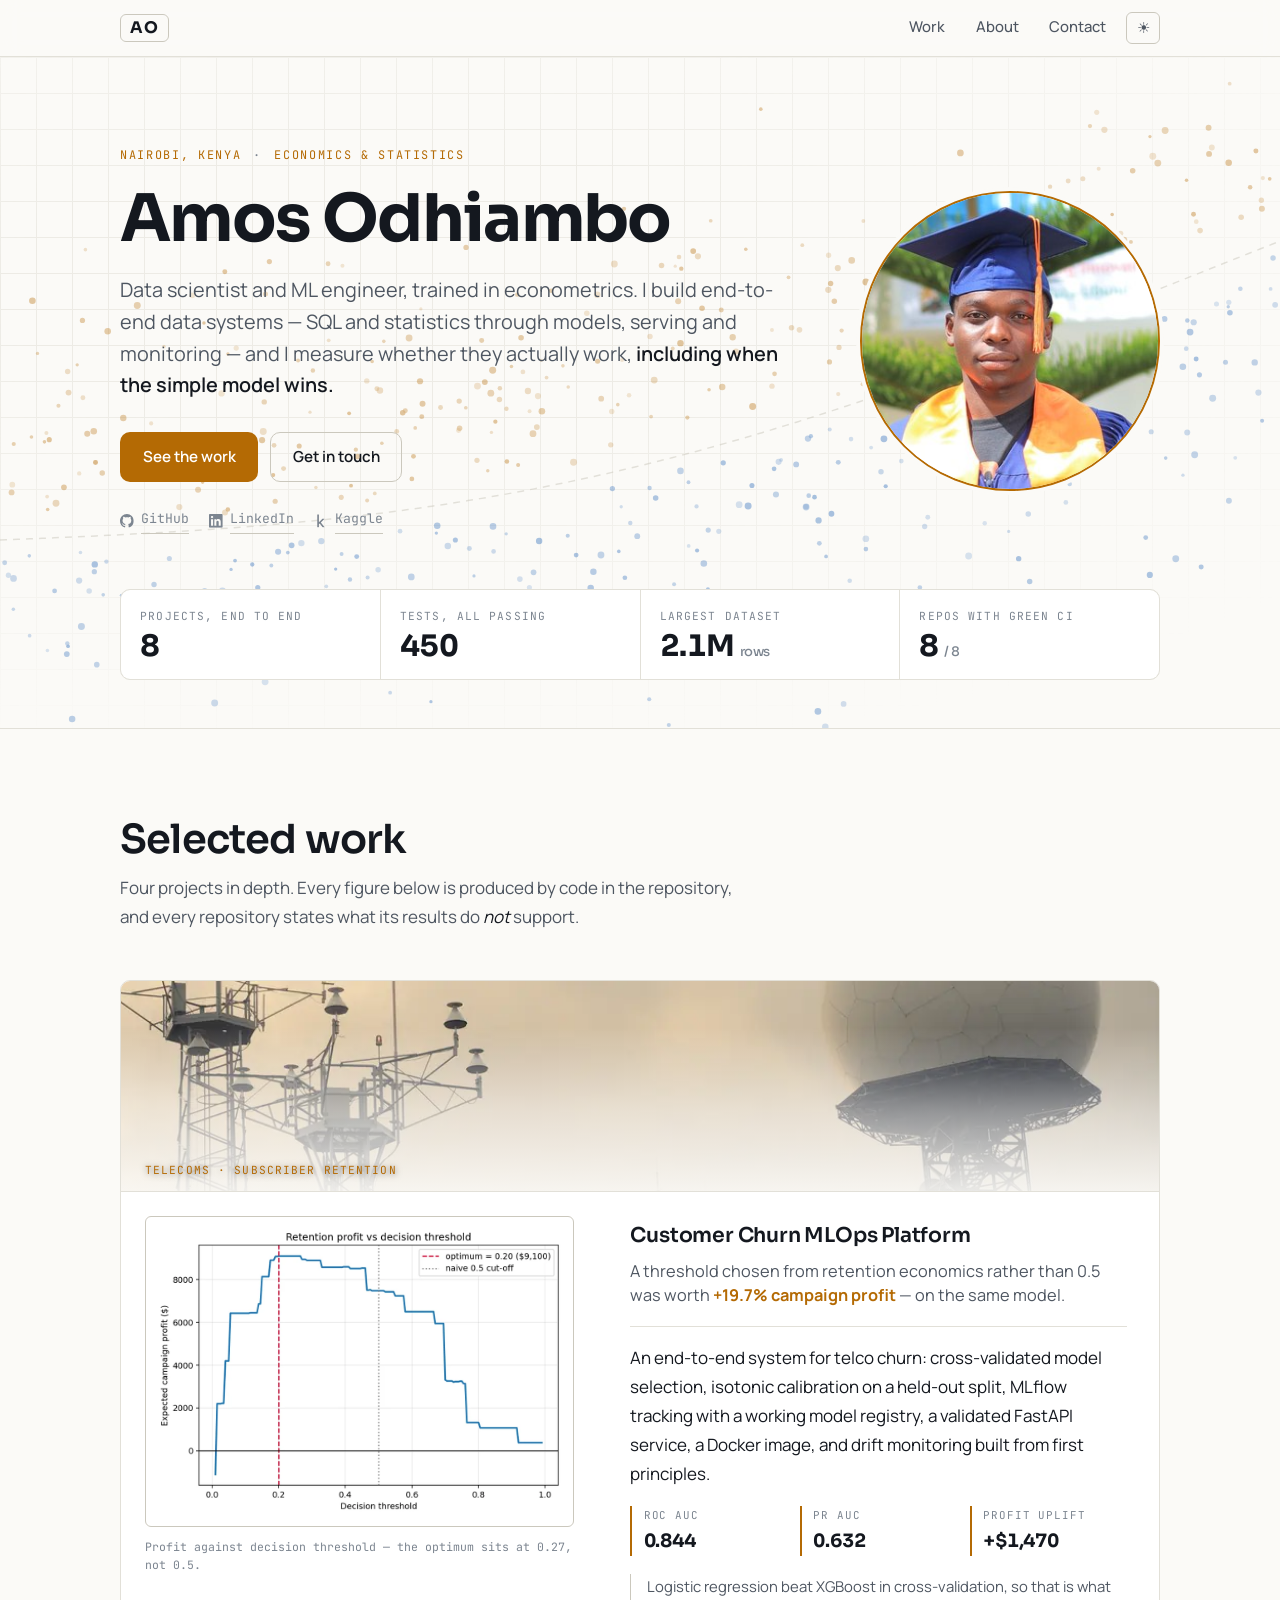
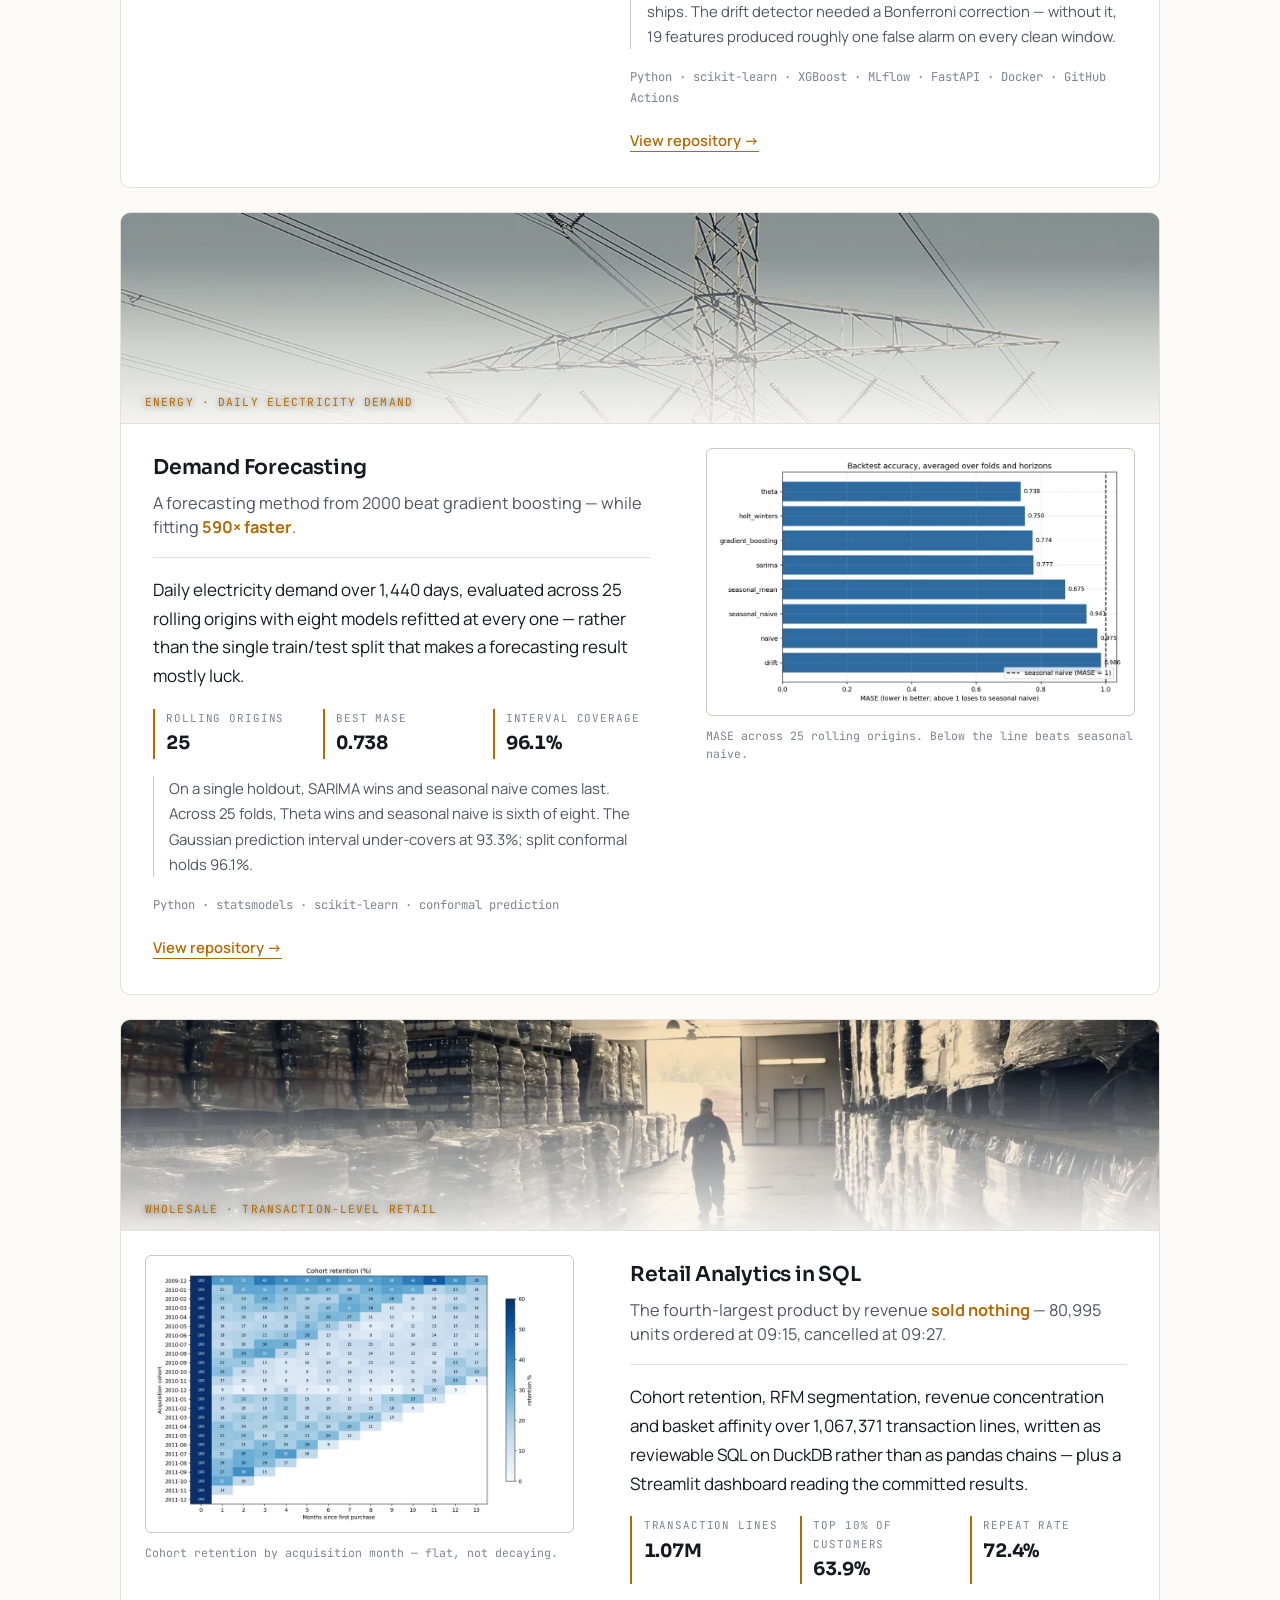
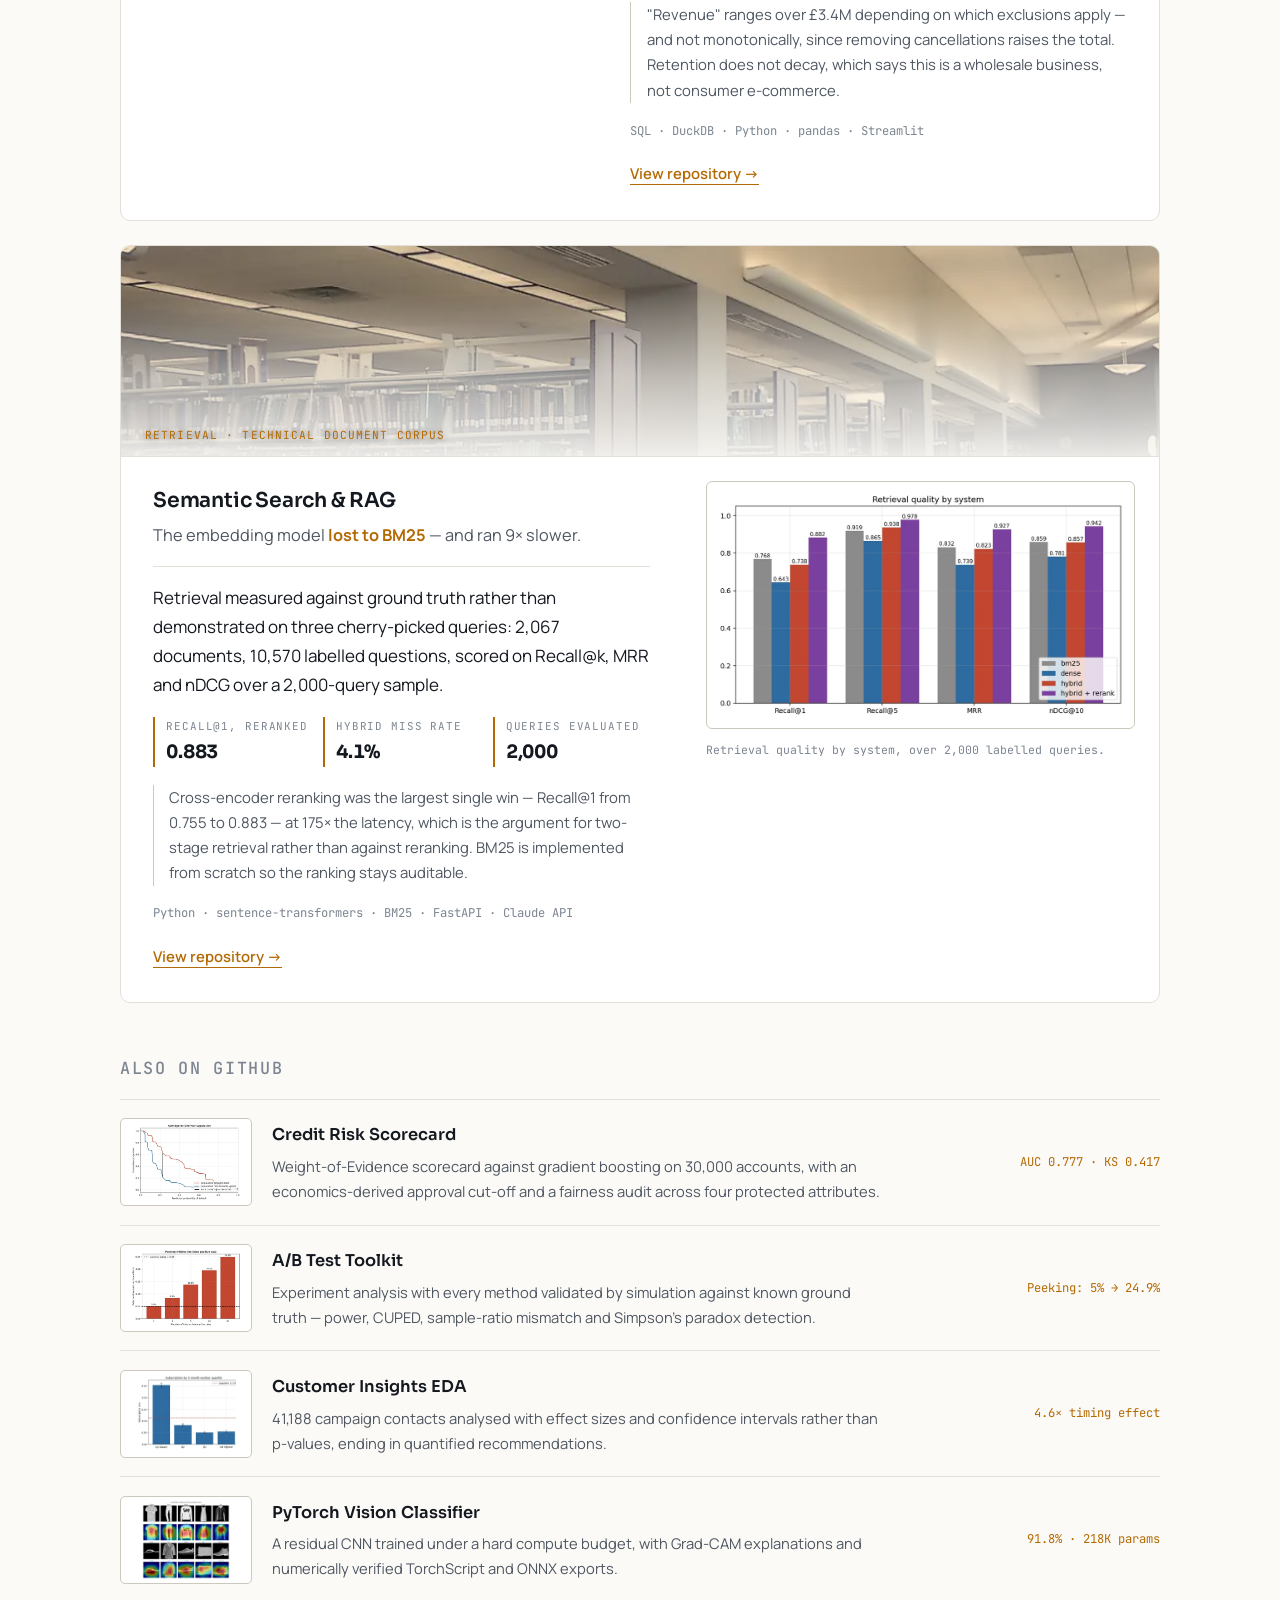
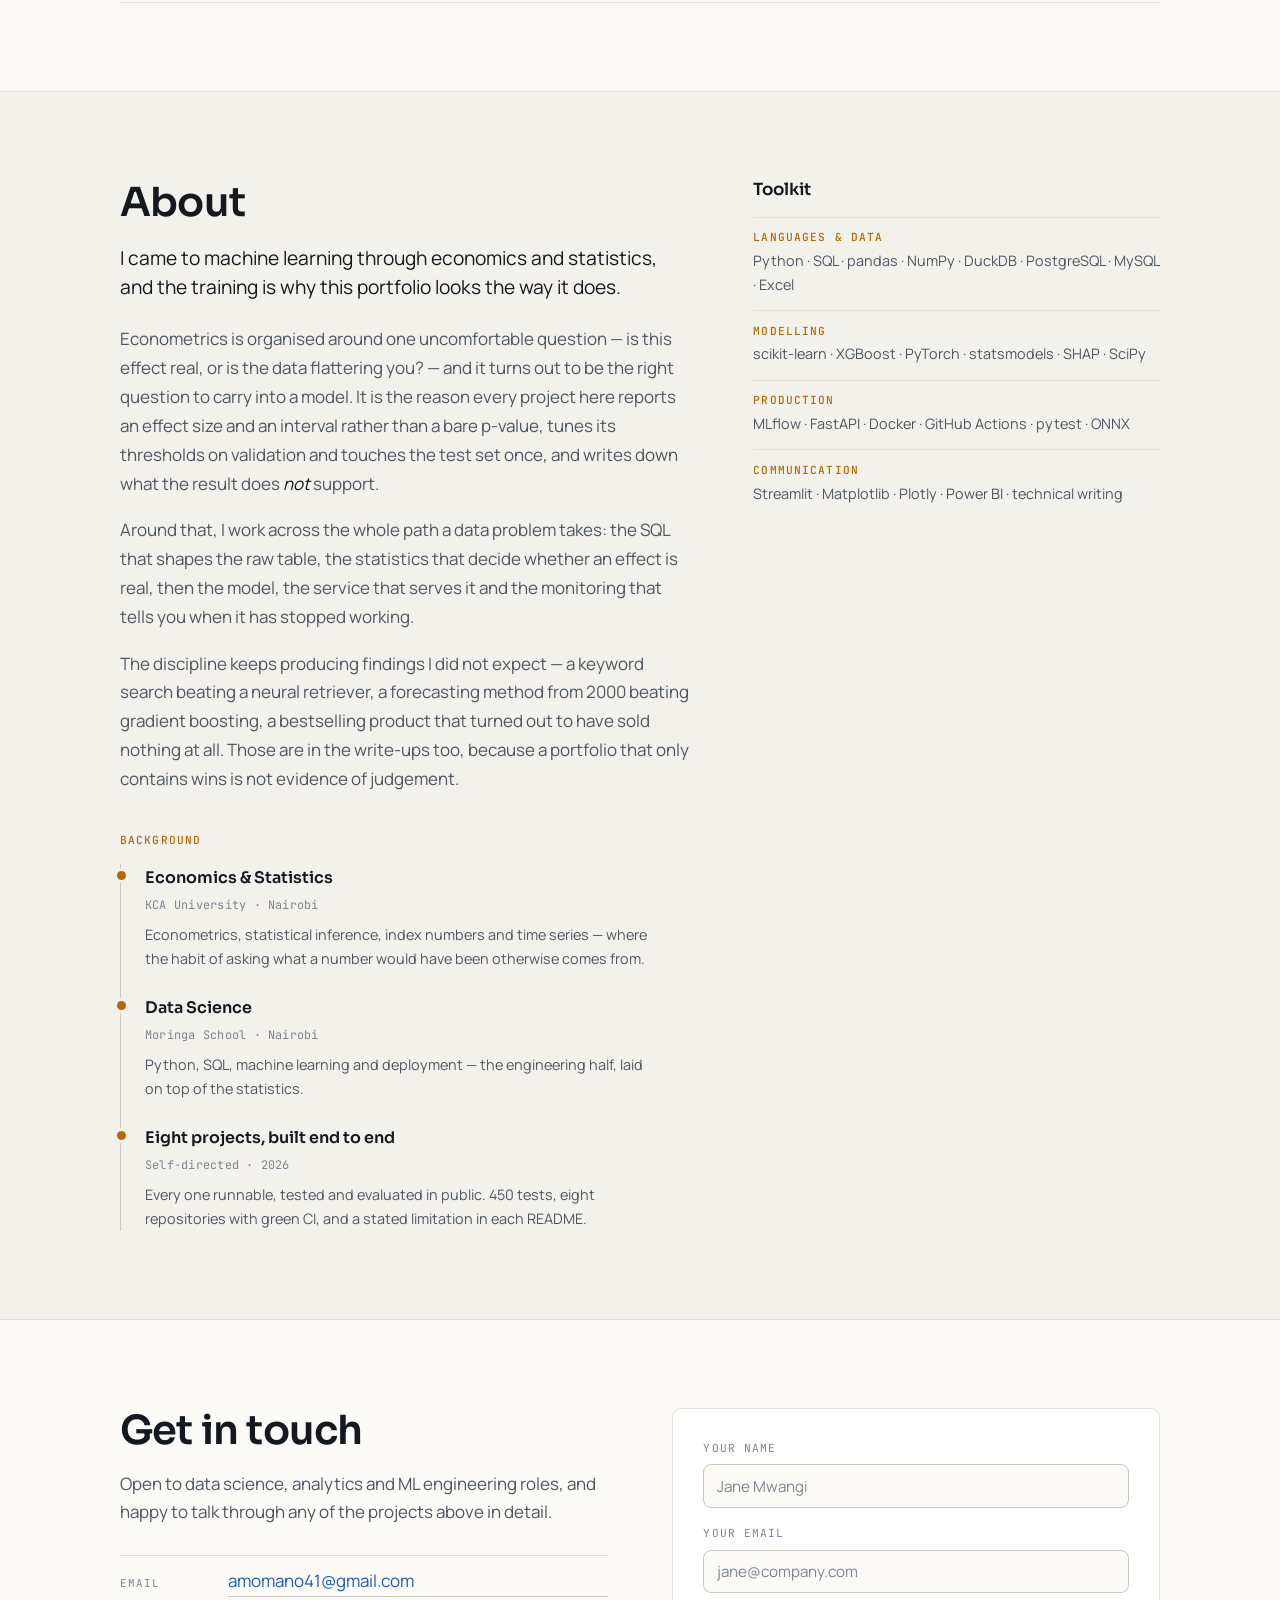
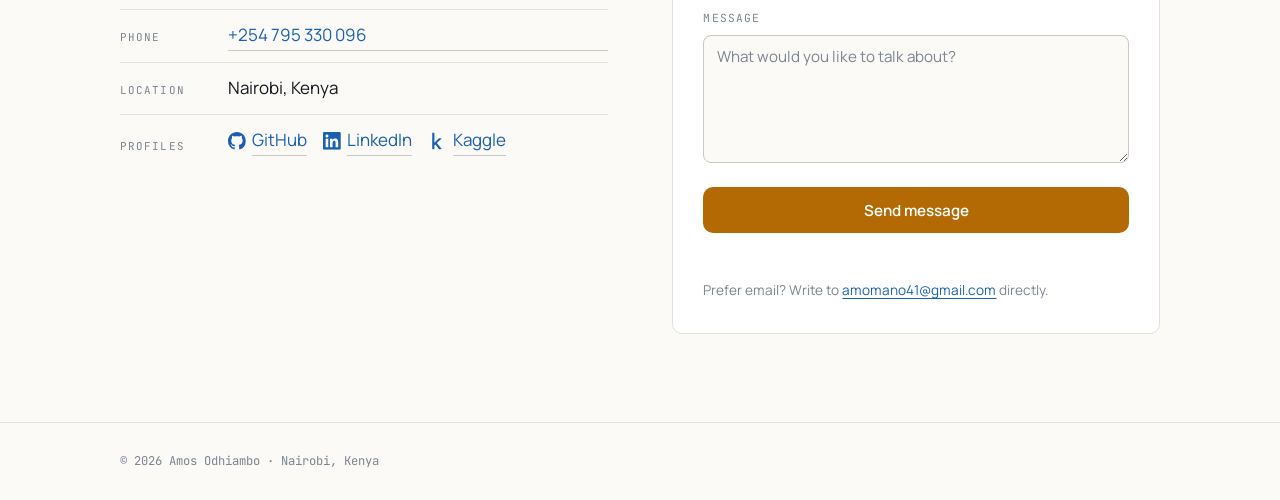
==== commit ff1fff8c: "Amber ring on the portrait; drop the build line and photo credits Ring: 2px accent border with a bac" ====
--- a/index.html
+++ b/index.html
@@ -172,8 +172,8 @@
 
         <article class="case">
           <figure class="case-banner">
-            <img src="assets/photos/churn.webp" width="1440" height="288" loading="lazy"
-                 alt="A telecommunications tower silhouetted against a low sun.">
+            <img src="assets/photos/churn.webp" width="1024" height="205" loading="lazy"
+                 alt="Antenna masts and a radome standing against an open sky.">
             <figcaption>Telecoms · subscriber retention</figcaption>
           </figure>
           <figure class="case-media">
@@ -204,7 +204,7 @@
         <article class="case">
           <figure class="case-banner">
             <img src="assets/photos/forecast.webp" width="1440" height="288" loading="lazy"
-                 alt="Electricity transmission pylons crossing open country at sunset.">
+                 alt="A high-voltage transmission tower seen from below, lines radiating across the sky.">
             <figcaption>Energy · daily electricity demand</figcaption>
           </figure>
           <figure class="case-media">
@@ -235,7 +235,7 @@
         <article class="case">
           <figure class="case-banner">
             <img src="assets/photos/retail.webp" width="1440" height="288" loading="lazy"
-                 alt="Pallet racking stacked to the roof in a distribution warehouse.">
+                 alt="An aisle between stacked, shrink-wrapped pallets in a distribution warehouse.">
             <figcaption>Wholesale · transaction-level retail</figcaption>
           </figure>
           <figure class="case-media">
@@ -265,8 +265,8 @@
 
         <article class="case">
           <figure class="case-banner">
-            <img src="assets/photos/rag.webp" width="1440" height="288" loading="lazy"
-                 alt="A long library reading room lined with shelves of bound volumes.">
+            <img src="assets/photos/rag.webp" width="1024" height="205" loading="lazy"
+                 alt="Rows of library shelving filled with books.">
             <figcaption>Retrieval · technical document corpus</figcaption>
           </figure>
           <figure class="case-media">
@@ -476,28 +476,10 @@
 <footer class="footer">
   <div class="shell footer-inner">
     <p>© <span id="year">2026</span> Amos Odhiambo · Nairobi, Kenya</p>
-    <p>Built with plain HTML, CSS and JavaScript. <a href="https://github.com/manookello/manookello.github.io" target="_blank" rel="noopener">Source</a></p>
   </div>
 
-  <!-- CC BY-SA requires the author, the licence and a link. Every chart on the
-       page is generated by the project code and needs no credit; only the four
-       context photographs do. -->
-  <div class="shell">
-    <details class="credits">
-      <summary>Photo credits</summary>
-      <ul>
-        <li><a href="https://commons.wikimedia.org/wiki/File:Sunset_Over_Milad_Tower.jpg" target="_blank" rel="noopener">Sunset Over Milad Tower</a>
-          — Salehi1990mohsen, <a href="https://creativecommons.org/licenses/by-sa/4.0/" target="_blank" rel="noopener noreferrer">CC BY-SA 4.0</a></li>
-        <li><a href="https://commons.wikimedia.org/wiki/File:Pylons,_Clouds_and_Sunset-_worcester_-_panoramio.jpg" target="_blank" rel="noopener">Pylons, Clouds and Sunset</a>
-          — Azwi, <a href="https://creativecommons.org/licenses/by-sa/3.0/" target="_blank" rel="noopener noreferrer">CC BY-SA 3.0</a></li>
-        <li><a href="https://commons.wikimedia.org/wiki/File:Modern_warehouse_with_pallet_rack_storage_system.jpg" target="_blank" rel="noopener">Modern warehouse with pallet rack storage system</a>
-          — Axisadman, <a href="https://creativecommons.org/licenses/by-sa/3.0/" target="_blank" rel="noopener noreferrer">CC BY-SA 3.0</a></li>
-        <li><a href="https://commons.wikimedia.org/wiki/File:Bibliotheque_Sainte-Barbe_2010-06-16_n20.jpg" target="_blank" rel="noopener">Bibliothèque Sainte-Barbe</a>
-          — Marie-Lan Nguyen, <a href="https://creativecommons.org/licenses/by/2.0/fr/deed.en" target="_blank" rel="noopener noreferrer">CC BY 2.0 FR</a></li>
-      </ul>
-      <p>All four are colour-graded here; the originals are unmodified at the links above.</p>
-    </details>
-  </div>
+  <!-- No credits block: the four banner photographs were swapped to CC0 and
+       public-domain sources, which carry no attribution requirement. -->
 </footer>
 
 <script src="script.js"></script>
--- a/styles.css
+++ b/styles.css
@@ -231,9 +231,17 @@
 .hero-photo { margin: 0; }
 .hero-photo img {
   display: block;
-  width: clamp(190px, 26vw, 300px); height: auto;
-  border-radius: var(--radius);
-  border: 1px solid var(--rule-strong);
+  width: clamp(190px, 26vw, 300px);
+  /* aspect-ratio + cover keeps it a true circle rather than an ellipse, even
+     if the portrait is ever swapped for one that is not square. */
+  height: auto;
+  aspect-ratio: 1;
+  object-fit: cover;
+  border-radius: 50%;
+  /* Amber ring, held off the photo by a dark gap so it reads as a ring
+     rather than a thick border. Matches the share card. */
+  border: 2px solid var(--accent);
+  box-shadow: 0 0 0 4px var(--bg);
   filter: saturate(1.02);
 }
 
@@ -538,18 +546,6 @@
 }
 .footer p { margin: 0; font-family: var(--mono); font-size: .76rem; color: var(--text-faint); }
 
-/* Credits are a legal requirement, not a headline: present but folded away. */
-.credits { margin-top: 1.1rem; border-top: 1px solid var(--rule); padding-top: .9rem; }
-.credits summary {
-  cursor: pointer; font-family: var(--mono); font-size: .72rem;
-  letter-spacing: .08em; text-transform: uppercase; color: var(--text-faint);
-}
-.credits summary:hover { color: var(--accent); }
-.credits ul { margin: .8rem 0 0; padding-left: 1.1rem; display: grid; gap: .35rem; }
-.credits li, .credits > p {
-  font-size: .76rem; line-height: 1.6; color: var(--text-faint); margin: 0;
-}
-.credits > p { margin-top: .7rem; }
 
 /* ---------------------------------------------------------------- responsive */
 
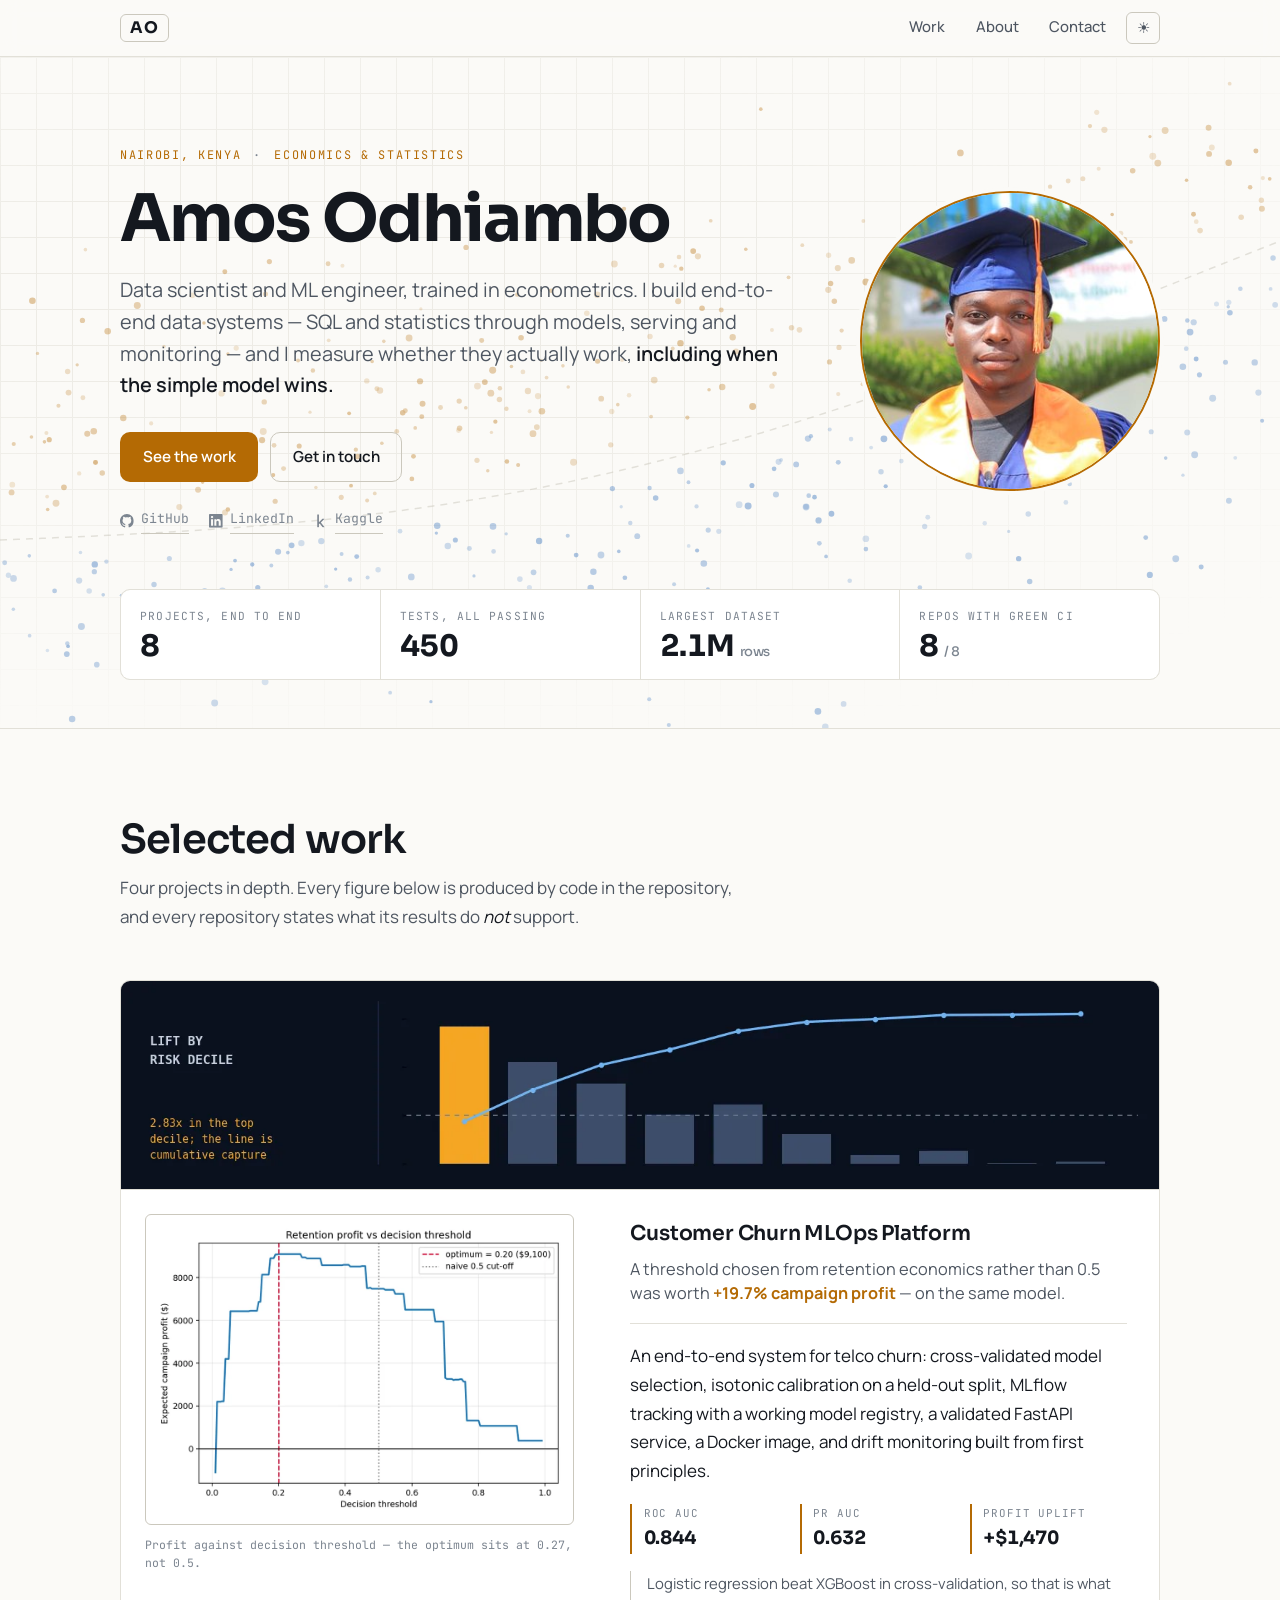
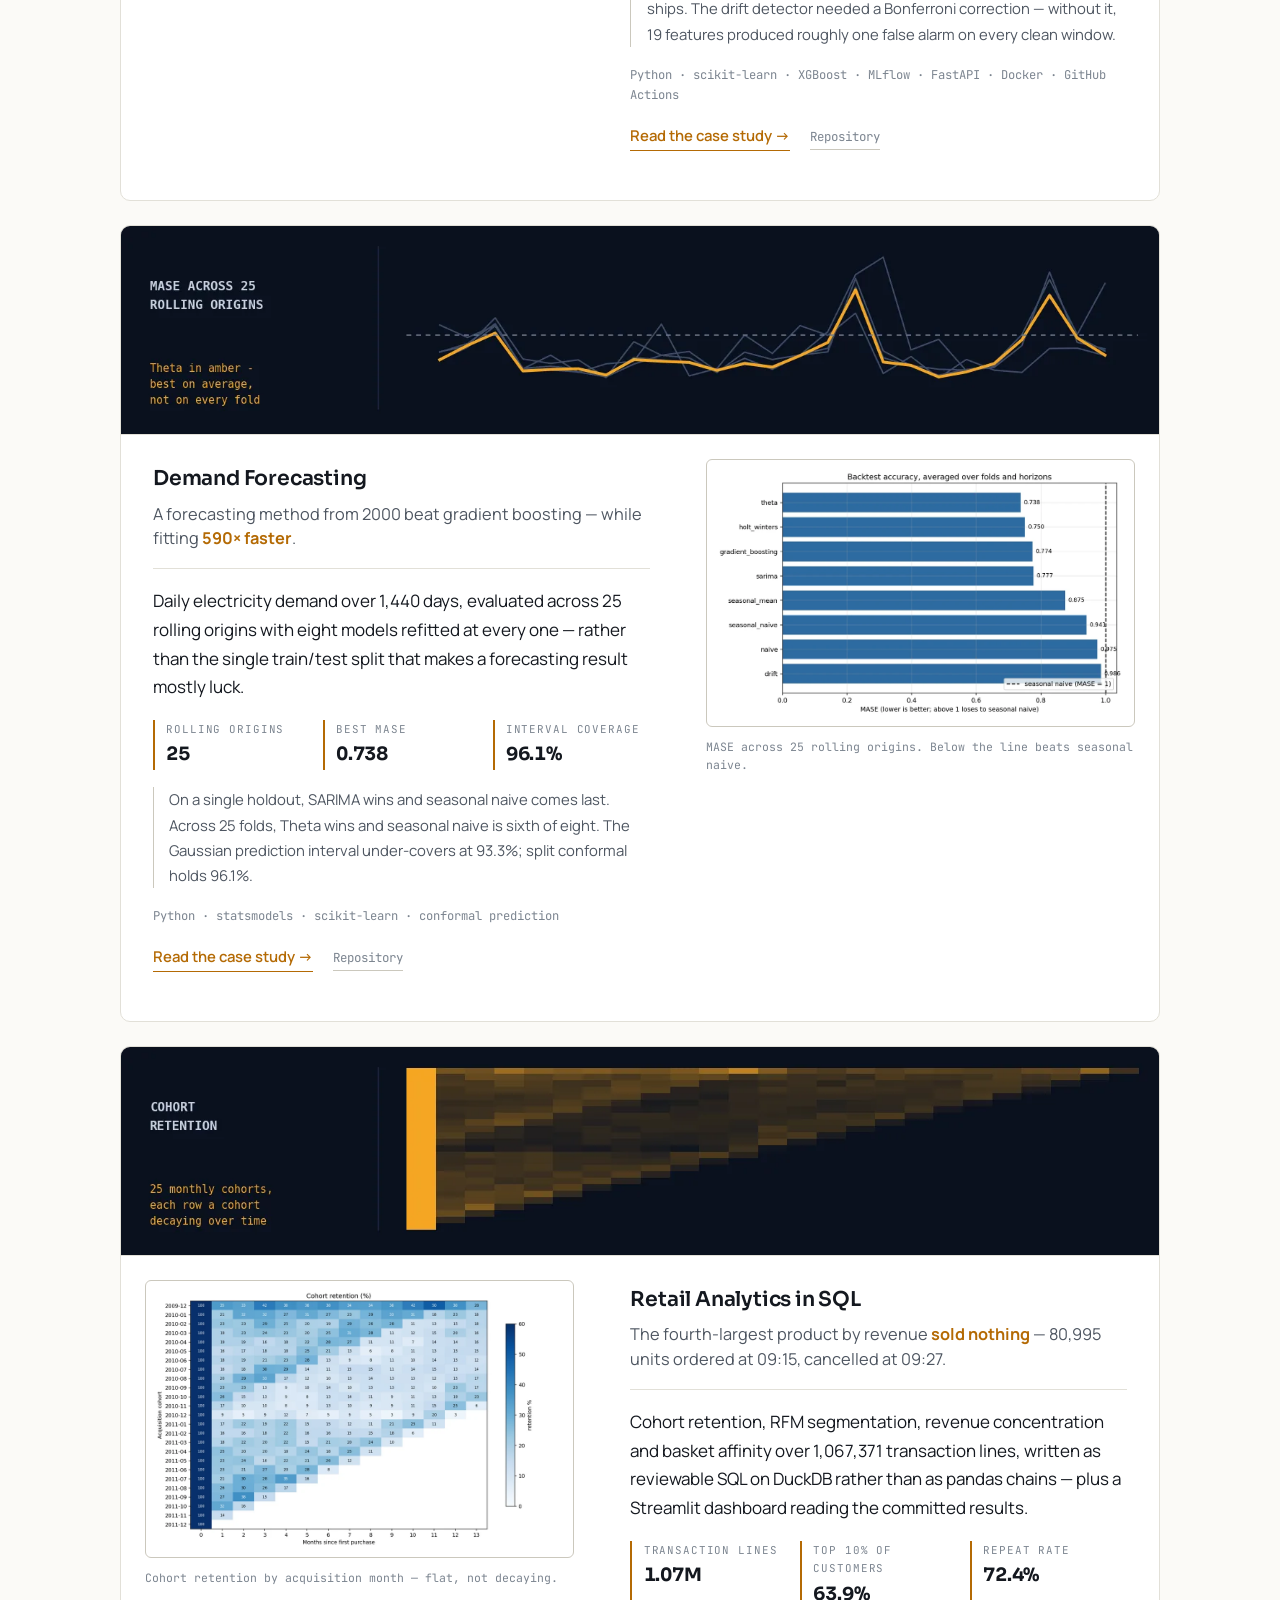
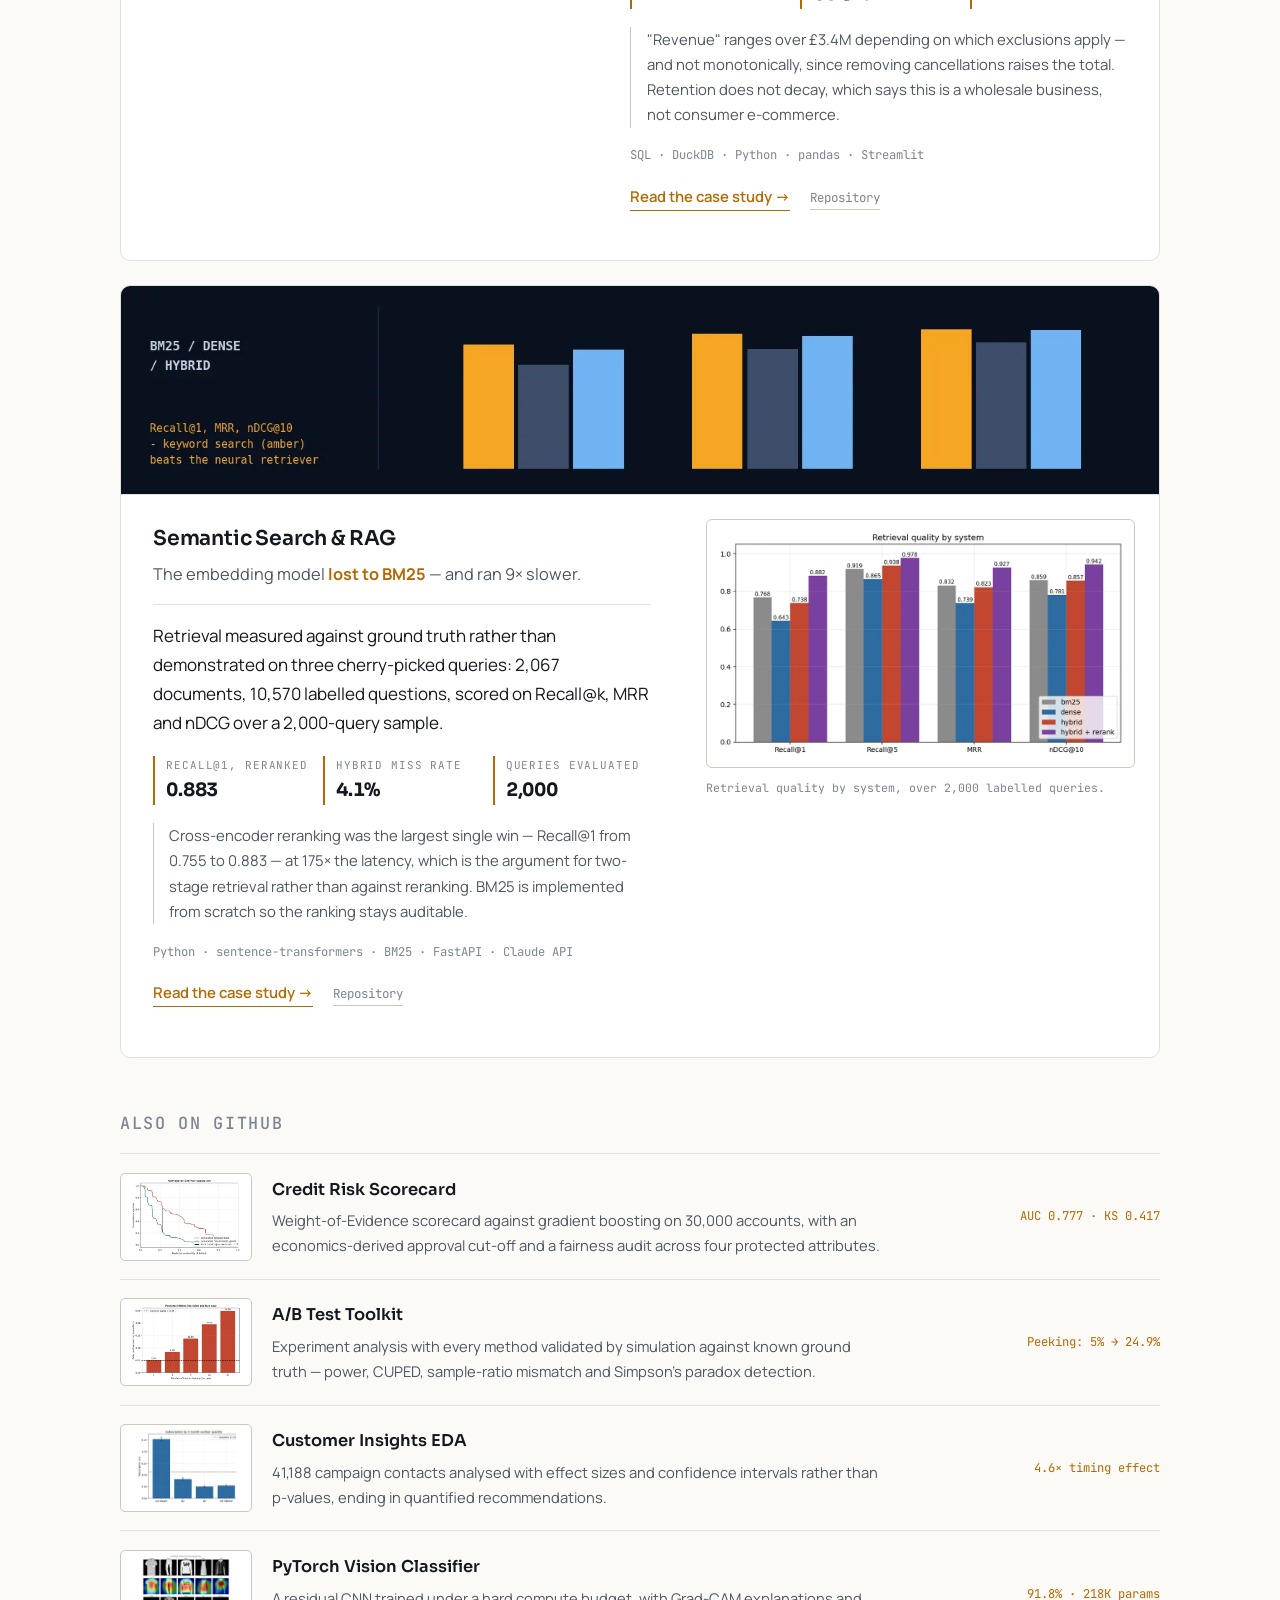
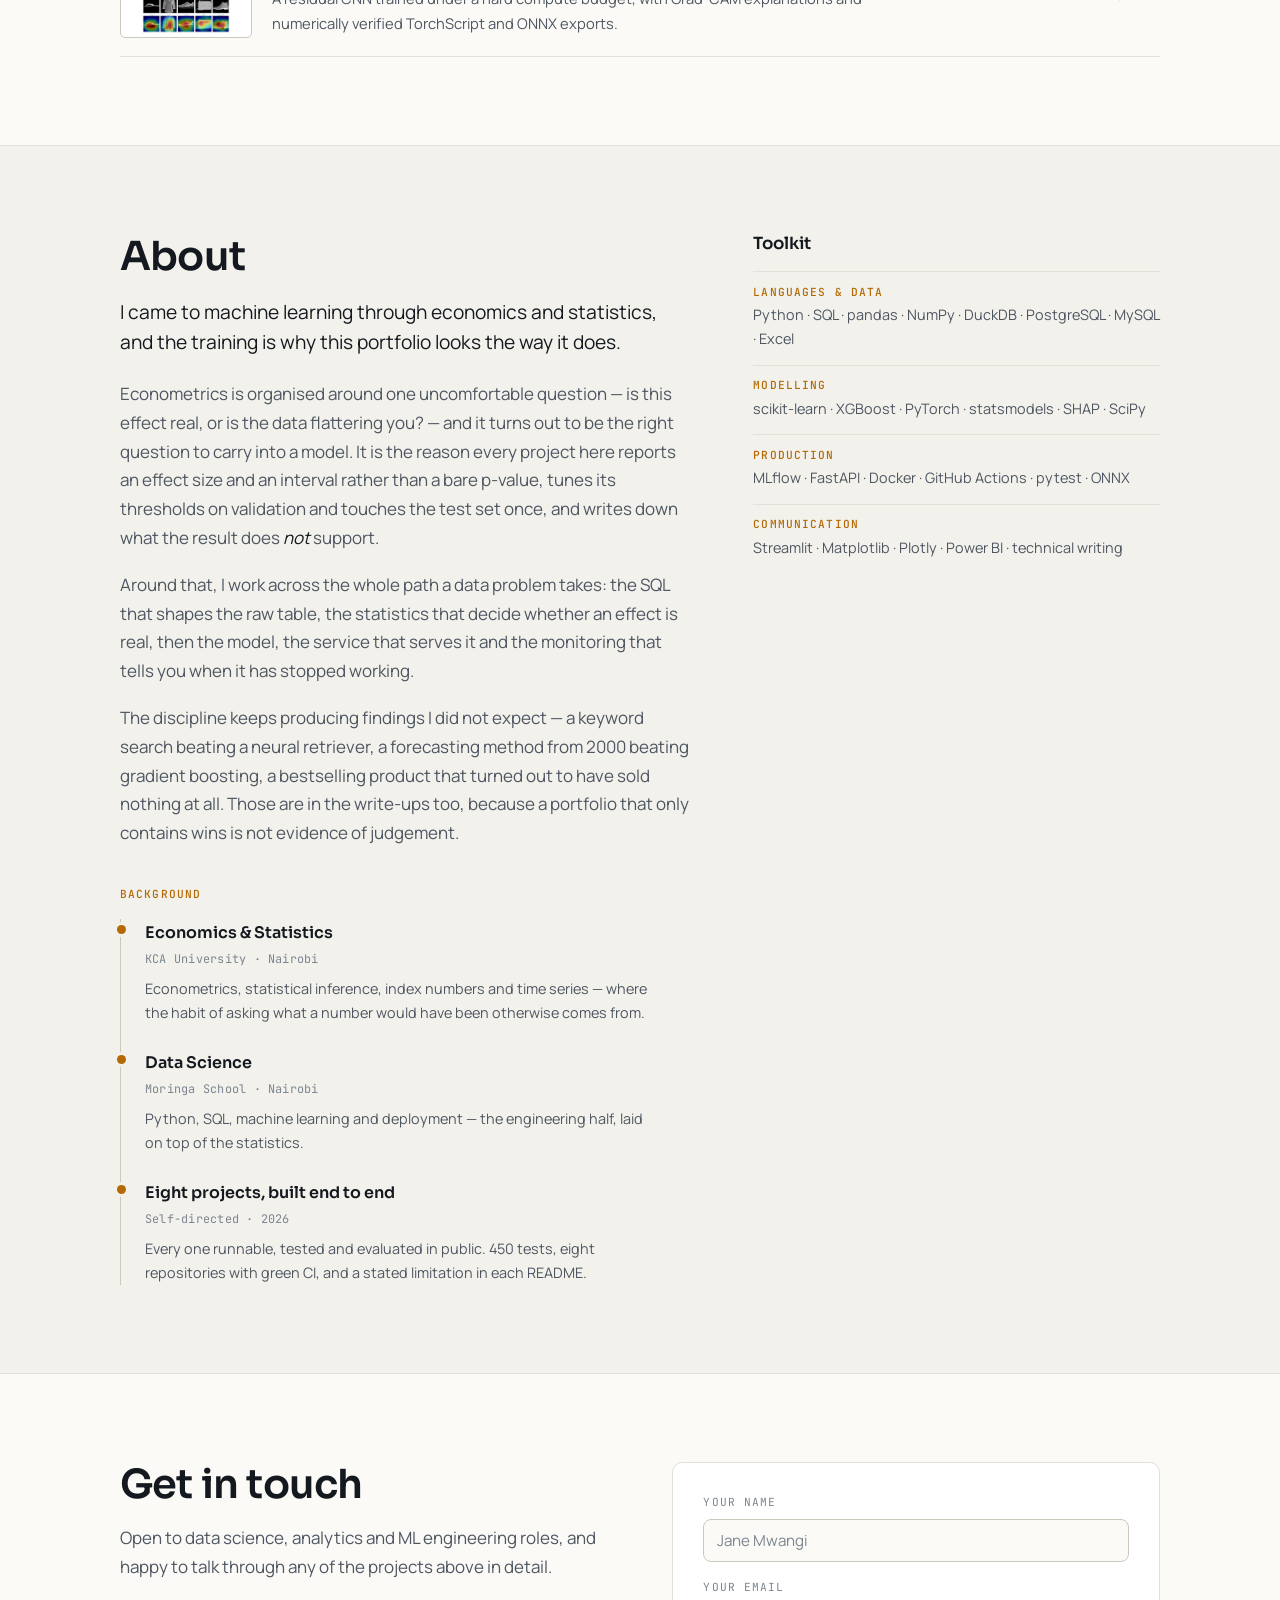
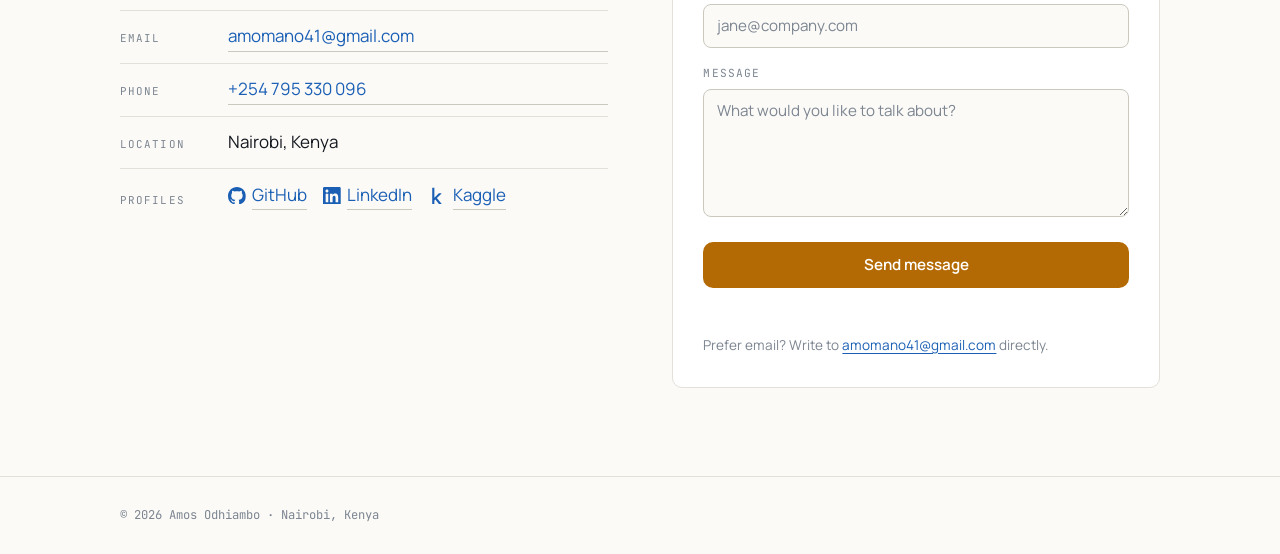
==== commit 144eb9f9: "Add eight case studies; replace stock photos with data-drawn banners The two biggest gaps in my own " ====
--- a/index.html
+++ b/index.html
@@ -172,9 +172,8 @@
 
         <article class="case">
           <figure class="case-banner">
-            <img src="assets/photos/churn.webp" width="1024" height="205" loading="lazy"
-                 alt="Antenna masts and a radome standing against an open sky.">
-            <figcaption>Telecoms · subscriber retention</figcaption>
+            <img src="assets/banners/churn.webp" width="1440" height="288" loading="lazy"
+                 alt="Lift by risk decile: the riskiest decile churns at 2.83 times the base rate, with cumulative capture rising across the deciles.">
           </figure>
           <figure class="case-media">
             <img src="assets/figures/churn-profit.webp" width="1000" height="714" loading="lazy"
@@ -197,15 +196,14 @@
               The drift detector needed a Bonferroni correction — without it, 19 features produced roughly
               one false alarm on every clean window.</p>
             <p class="stack">Python · scikit-learn · XGBoost · MLflow · FastAPI · Docker · GitHub Actions</p>
-            <a class="case-link" href="https://github.com/manookello/mlops-churn-platform" target="_blank" rel="noopener">View repository</a>
+            <p class="case-links"><a class="case-link" href="work/churn-mlops/">Read the case study</a><a class="case-repo" href="https://github.com/manookello/mlops-churn-platform" target="_blank" rel="noopener">Repository</a></p>
           </div>
         </article>
 
         <article class="case">
           <figure class="case-banner">
-            <img src="assets/photos/forecast.webp" width="1440" height="288" loading="lazy"
-                 alt="A high-voltage transmission tower seen from below, lines radiating across the sky.">
-            <figcaption>Energy · daily electricity demand</figcaption>
+            <img src="assets/banners/forecast.webp" width="1440" height="288" loading="lazy"
+                 alt="MASE across 25 rolling origins for five forecasting models, with Theta highlighted as best on average but not on every fold.">
           </figure>
           <figure class="case-media">
             <img src="assets/figures/forecast-models.webp" width="1000" height="611" loading="lazy"
@@ -228,15 +226,14 @@
               Theta wins and seasonal naive is sixth of eight. The Gaussian prediction interval under-covers
               at 93.3%; split conformal holds 96.1%.</p>
             <p class="stack">Python · statsmodels · scikit-learn · conformal prediction</p>
-            <a class="case-link" href="https://github.com/manookello/demand-forecasting" target="_blank" rel="noopener">View repository</a>
+            <p class="case-links"><a class="case-link" href="work/demand-forecasting/">Read the case study</a><a class="case-repo" href="https://github.com/manookello/demand-forecasting" target="_blank" rel="noopener">Repository</a></p>
           </div>
         </article>
 
         <article class="case">
           <figure class="case-banner">
-            <img src="assets/photos/retail.webp" width="1440" height="288" loading="lazy"
-                 alt="An aisle between stacked, shrink-wrapped pallets in a distribution warehouse.">
-            <figcaption>Wholesale · transaction-level retail</figcaption>
+            <img src="assets/banners/retail.webp" width="1440" height="288" loading="lazy"
+                 alt="Cohort retention heatmap: 25 monthly cohorts, each decaying across the months that follow acquisition.">
           </figure>
           <figure class="case-media">
             <img src="assets/figures/retail-cohorts.webp" width="1000" height="636" loading="lazy"
@@ -259,15 +256,14 @@
               monotonically, since removing cancellations raises the total. Retention does not decay, which
               says this is a wholesale business, not consumer e-commerce.</p>
             <p class="stack">SQL · DuckDB · Python · pandas · Streamlit</p>
-            <a class="case-link" href="https://github.com/manookello/retail-analytics-sql" target="_blank" rel="noopener">View repository</a>
+            <p class="case-links"><a class="case-link" href="work/retail-analytics/">Read the case study</a><a class="case-repo" href="https://github.com/manookello/retail-analytics-sql" target="_blank" rel="noopener">Repository</a></p>
           </div>
         </article>
 
         <article class="case">
           <figure class="case-banner">
-            <img src="assets/photos/rag.webp" width="1024" height="205" loading="lazy"
-                 alt="Rows of library shelving filled with books.">
-            <figcaption>Retrieval · technical document corpus</figcaption>
+            <img src="assets/banners/rag.webp" width="1440" height="288" loading="lazy"
+                 alt="Recall@1, MRR and nDCG@10 for BM25, dense and hybrid retrieval, with keyword search ahead of the neural retriever on Recall@1.">
           </figure>
           <figure class="case-media">
             <img src="assets/figures/rag-metrics.webp" width="1000" height="565" loading="lazy"
@@ -289,7 +285,7 @@
               0.883 — at 175× the latency, which is the argument for two-stage retrieval rather than
               against reranking. BM25 is implemented from scratch so the ranking stays auditable.</p>
             <p class="stack">Python · sentence-transformers · BM25 · FastAPI · Claude API</p>
-            <a class="case-link" href="https://github.com/manookello/semantic-search-rag" target="_blank" rel="noopener">View repository</a>
+            <p class="case-links"><a class="case-link" href="work/semantic-search/">Read the case study</a><a class="case-repo" href="https://github.com/manookello/semantic-search-rag" target="_blank" rel="noopener">Repository</a></p>
           </div>
         </article>
 
@@ -301,7 +297,7 @@
         <li>
           <img class="more-thumb" src="assets/figures/credit-ks.webp" width="420" height="300" loading="lazy"
                alt="Kolmogorov-Smirnov separation curve for the credit scorecard.">
-          <div><a href="https://github.com/manookello/credit-risk-scorecard" target="_blank" rel="noopener">Credit Risk Scorecard</a>
+          <div><a href="work/credit-scorecard/">Credit Risk Scorecard</a>
             <p>Weight-of-Evidence scorecard against gradient boosting on 30,000 accounts, with an
               economics-derived approval cut-off and a fairness audit across four protected attributes.</p></div>
           <span class="more-metric">AUC 0.777 · KS 0.417</span>
@@ -309,7 +305,7 @@
         <li>
           <img class="more-thumb" src="assets/figures/abtest-peeking.webp" width="420" height="300" loading="lazy"
                alt="False positive rate rising with the number of interim looks at an A/B test.">
-          <div><a href="https://github.com/manookello/ab-test-toolkit" target="_blank" rel="noopener">A/B Test Toolkit</a>
+          <div><a href="work/ab-testing/">A/B Test Toolkit</a>
             <p>Experiment analysis with every method validated by simulation against known ground truth —
               power, CUPED, sample-ratio mismatch and Simpson's paradox detection.</p></div>
           <span class="more-metric">Peeking: 5% → 24.9%</span>
@@ -317,7 +313,7 @@
         <li>
           <img class="more-thumb" src="assets/figures/eda-macro.webp" width="460" height="367" loading="lazy"
                alt="Term deposit subscription rate by euribor quartile, far above baseline in the lowest quartile.">
-          <div><a href="https://github.com/manookello/customer-insights-eda" target="_blank" rel="noopener">Customer Insights EDA</a>
+          <div><a href="work/customer-insights/">Customer Insights EDA</a>
             <p>41,188 campaign contacts analysed with effect sizes and confidence intervals rather than
               p-values, ending in quantified recommendations.</p></div>
           <span class="more-metric">4.6× timing effect</span>
@@ -325,7 +321,7 @@
         <li>
           <img class="more-thumb" src="assets/figures/vision-gradcam.webp" width="420" height="384" loading="lazy"
                alt="Grad-CAM heatmaps overlaid on FashionMNIST garments, showing which pixels drove each prediction.">
-          <div><a href="https://github.com/manookello/pytorch-vision-classifier" target="_blank" rel="noopener">PyTorch Vision Classifier</a>
+          <div><a href="work/vision-classifier/">PyTorch Vision Classifier</a>
             <p>A residual CNN trained under a hard compute budget, with Grad-CAM explanations and
               numerically verified TorchScript and ONNX exports.</p></div>
           <span class="more-metric">91.8% · 218K params</span>
--- a/styles.css
+++ b/styles.css
@@ -292,33 +292,17 @@
 .case:nth-child(even) { grid-template-columns: minmax(0, 54%) minmax(0, 46%); }
 .case:nth-child(even) .case-media { order: 2; }
 
-/* Context photo: says what domain the project is in before you read a word.
+/* Result strip drawn from the project's own numbers. It stays dark in both
+   themes because it is a plotted surface, not page furniture - the same
+   reasoning as the white plate under the charts below.
    order:-1 keeps it on top through the alternation above. */
 .case-banner {
   grid-column: 1 / -1; order: -1;
-  position: relative; margin: 0; overflow: hidden;
+  margin: 0; overflow: hidden;
   border-bottom: 1px solid var(--rule);
-}
-.case-banner img {
-  display: block; width: 100%;
-  /* Close to the exported 5:1, so object-fit has almost nothing to crop. */
-  height: clamp(132px, 19vw, 210px);
-  object-fit: cover;
-}
-/* Scrim, so the caption holds up over the brighter frames. */
-.case-banner::after {
-  content: ""; position: absolute; inset: 0;
-  background: linear-gradient(to top,
-    color-mix(in srgb, var(--bg) 92%, transparent) 0%,
-    color-mix(in srgb, var(--bg) 55%, transparent) 38%,
-    transparent 78%);
-}
-.case-banner figcaption {
-  position: absolute; left: clamp(1.1rem, 2.5vw, 1.5rem); bottom: .7rem; z-index: 1;
-  font-family: var(--mono); font-size: .7rem; letter-spacing: .1em;
-  text-transform: uppercase; color: var(--accent);
-  text-shadow: 0 1px 6px rgba(0, 0, 0, .55);
-}
+  background: #0a111f;
+}
+.case-banner img { display: block; width: 100%; height: auto; }
 
 .case-media {
   margin: 0;
@@ -390,6 +374,14 @@
 .case-link::after { content: " →"; }
 .case-link:hover { color: var(--text); }
 
+/* The case study is the primary destination; the repository is the receipt. */
+.case-links { display: flex; flex-wrap: wrap; align-items: baseline; gap: 1.25rem; margin: 0; }
+.case-repo {
+  font-family: var(--mono); font-size: .78rem; color: var(--text-faint);
+  text-decoration: none; border-bottom: 1px solid var(--rule-strong); padding-bottom: 1px;
+}
+.case-repo:hover { color: var(--accent); border-color: var(--accent); }
+
 /* ---------------------------------------------------------------- more */
 
 .subhead {
@@ -547,6 +539,128 @@
 .footer p { margin: 0; font-family: var(--mono); font-size: .76rem; color: var(--text-faint); }
 
 
+/* ================================================================ case study
+   Used only by the pages under /work/. Long-form reading, so the measure is
+   tight and the structure is numbered - these findings genuinely run in
+   order, each one resting on the one before.
+   ========================================================================= */
+
+.study { padding: clamp(2.25rem, 6vw, 4rem) 0 0; }
+.study-shell { max-width: 760px; margin: 0 auto; padding: 0 clamp(1.1rem, 4vw, 2.5rem); }
+
+.study h1 {
+  font-size: clamp(1.9rem, 5vw, 3rem); letter-spacing: -.025em;
+  line-height: 1.1; margin: 0 0 1rem;
+}
+.study-finding {
+  font-size: clamp(1.05rem, 2.4vw, 1.3rem); line-height: 1.5;
+  color: var(--text); margin: 0 0 1.5rem;
+}
+.study-finding strong { color: var(--accent); font-weight: 600; }
+
+/* Facts you scan rather than read: dataset, stack, test count. */
+.study-meta {
+  list-style: none; margin: 0 0 clamp(1.75rem, 4vw, 2.5rem); padding: 1rem 0 0;
+  border-top: 1px solid var(--rule);
+  display: grid; grid-template-columns: repeat(auto-fit, minmax(140px, 1fr)); gap: 1rem 1.5rem;
+}
+.study-meta dt {
+  font-family: var(--mono); font-size: .66rem; letter-spacing: .1em;
+  text-transform: uppercase; color: var(--text-faint); margin-bottom: .25rem;
+}
+.study-meta dd { margin: 0; font-size: .88rem; line-height: 1.5; }
+
+.study-banner {
+  margin: 0 0 clamp(2rem, 5vw, 3rem);
+  background: #0a111f; border: 1px solid var(--rule); border-radius: var(--radius);
+  overflow: hidden;
+}
+.study-banner img { display: block; width: 100%; height: auto; }
+
+.study section { margin-bottom: clamp(2.25rem, 5vw, 3.25rem); }
+.study h2 {
+  font-size: clamp(1.25rem, 3vw, 1.6rem); letter-spacing: -.015em; margin: 0 0 .9rem;
+}
+/* Numbered findings: the count is information, so it is drawn, not faked
+   with a list marker that screen readers would read as decoration. */
+.study .finding h2::before {
+  content: counter(finding) " · ";
+  counter-increment: finding;
+  color: var(--accent); font-family: var(--mono); font-size: .8em; font-weight: 500;
+}
+.study-findings { counter-reset: finding; }
+
+.study p { margin: 0 0 1rem; color: var(--text-soft); max-width: 68ch; }
+.study p:last-child { margin-bottom: 0; }
+.study strong { color: var(--text); font-weight: 600; }
+.study em { color: var(--text); font-style: italic; }
+.study a { color: var(--link); }
+
+.study figure { margin: 1.5rem 0; }
+.study figure img {
+  display: block; width: 100%; height: auto;
+  background: #ffffff; border: 1px solid var(--rule-strong);
+  border-radius: 6px; padding: 6px;
+}
+.study figcaption {
+  margin-top: .55rem; font-family: var(--mono); font-size: .72rem;
+  color: var(--text-faint); line-height: 1.5;
+}
+
+/* Numbers in a table, not prose. */
+.study-table { width: 100%; border-collapse: collapse; margin: 1.25rem 0; font-size: .88rem; }
+.study-table th, .study-table td {
+  text-align: left; padding: .5rem .7rem; border-bottom: 1px solid var(--rule);
+}
+.study-table th {
+  font-family: var(--mono); font-size: .66rem; letter-spacing: .08em;
+  text-transform: uppercase; color: var(--text-faint); font-weight: 500;
+}
+.study-table td.num { text-align: right; font-variant-numeric: tabular-nums; font-family: var(--mono); }
+.study-table tr.best td { color: var(--text); }
+.study-table tr.best td:first-child { color: var(--accent); font-weight: 600; }
+.table-scroll { overflow-x: auto; }
+
+/* The section that separates a portfolio from a sales pitch. */
+.study-limits {
+  background: var(--bg-raised); border: 1px solid var(--rule);
+  border-left: 3px solid var(--accent);
+  border-radius: var(--radius); padding: clamp(1.1rem, 3vw, 1.6rem);
+}
+.study-limits h2 { margin-top: 0; }
+.study-limits ul { margin: 0; padding-left: 1.1rem; display: grid; gap: .6rem; }
+.study-limits li { color: var(--text-soft); line-height: 1.6; }
+
+.study-cta {
+  display: flex; flex-wrap: wrap; gap: .8rem;
+  padding-top: 1.5rem; border-top: 1px solid var(--rule);
+}
+
+/* Previous / next, so the reader never dead-ends at the bottom of a page. */
+.study-nav {
+  display: flex; flex-wrap: wrap; gap: 1rem; justify-content: space-between;
+  margin-top: clamp(2rem, 5vw, 3rem); padding-top: 1.25rem;
+  border-top: 1px solid var(--rule);
+}
+.study-nav a {
+  font-family: var(--mono); font-size: .78rem; color: var(--text-faint); text-decoration: none;
+  max-width: 46%;
+}
+.study-nav a:hover { color: var(--accent); }
+.study-nav .dir {
+  display: block; font-size: .66rem; letter-spacing: .1em;
+  text-transform: uppercase; color: var(--text-faint); margin-bottom: .2rem;
+}
+.study-nav a:hover .dir { color: var(--accent); }
+
+.backlink {
+  display: inline-flex; align-items: center; gap: .4rem;
+  font-family: var(--mono); font-size: .76rem; color: var(--text-faint);
+  text-decoration: none; margin-bottom: 1.5rem;
+}
+.backlink:hover { color: var(--accent); }
+
+
 /* ---------------------------------------------------------------- responsive */
 
 @media (max-width: 900px) {
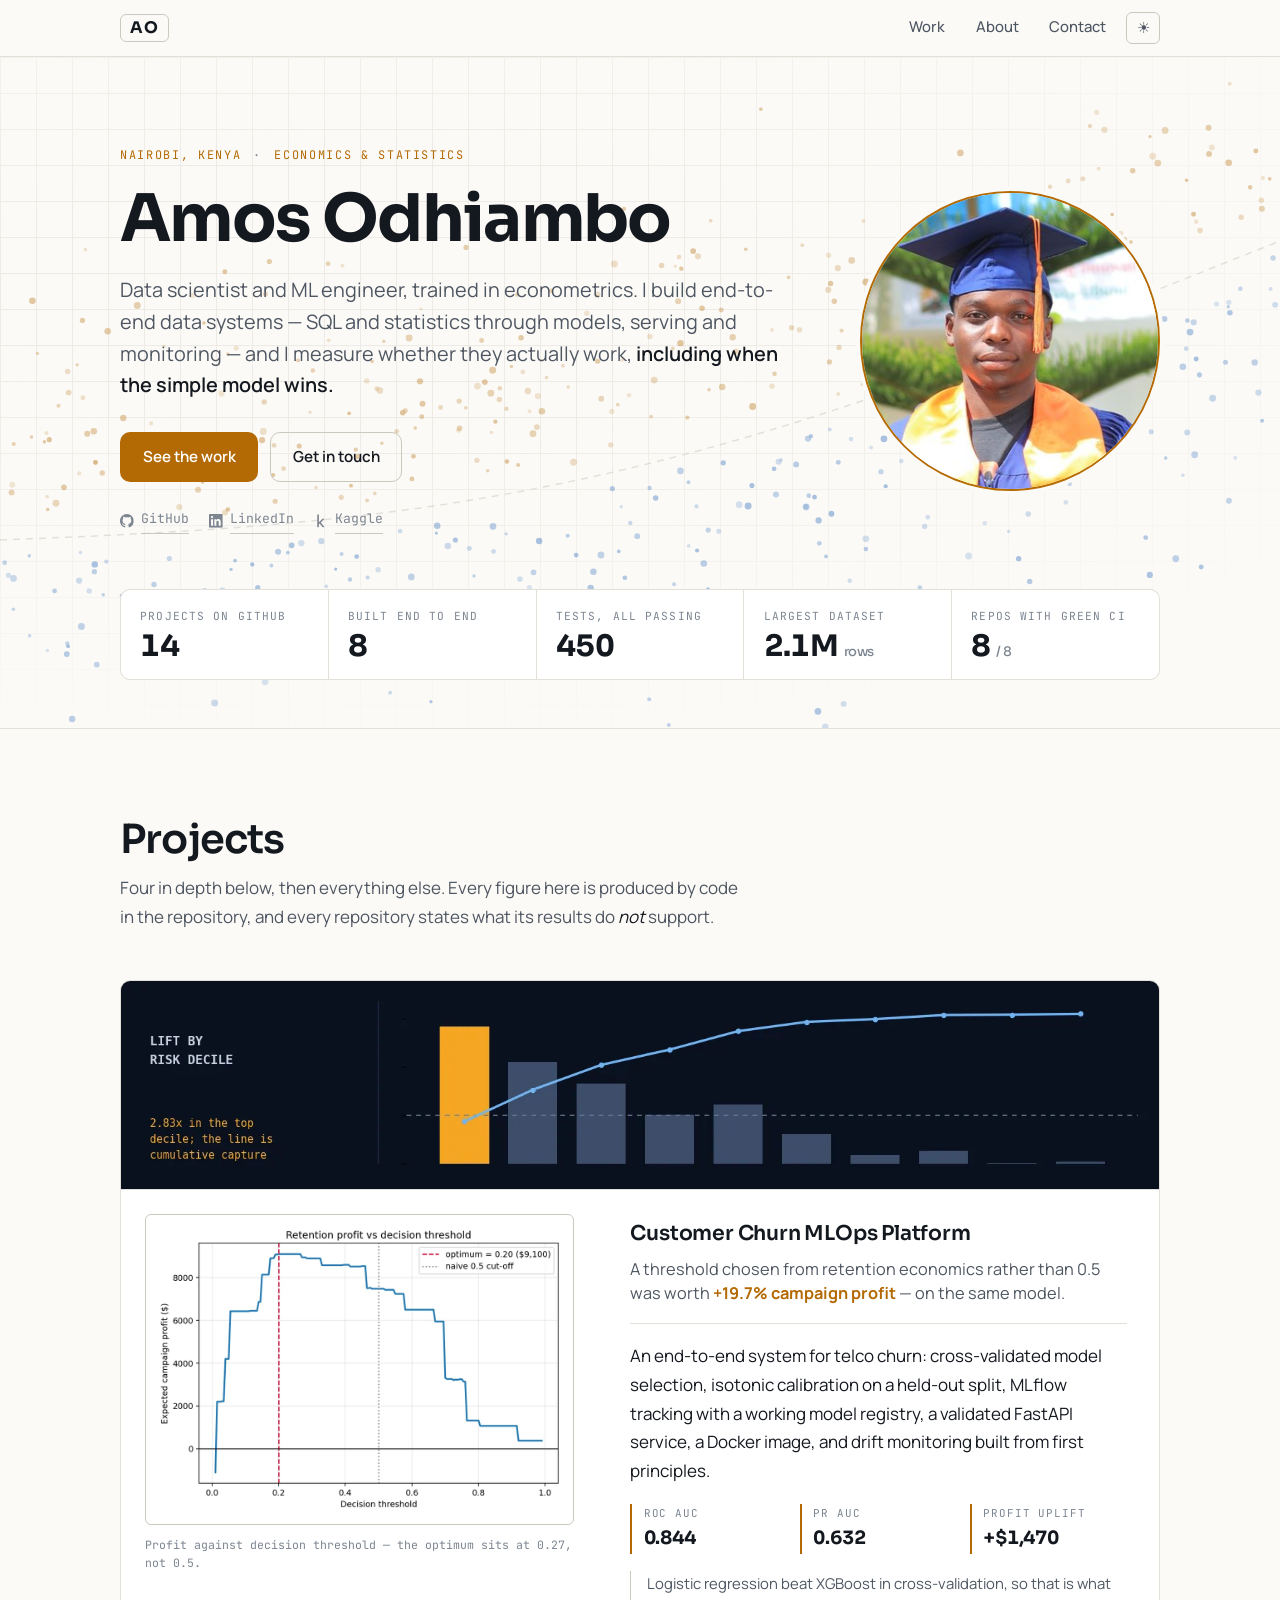
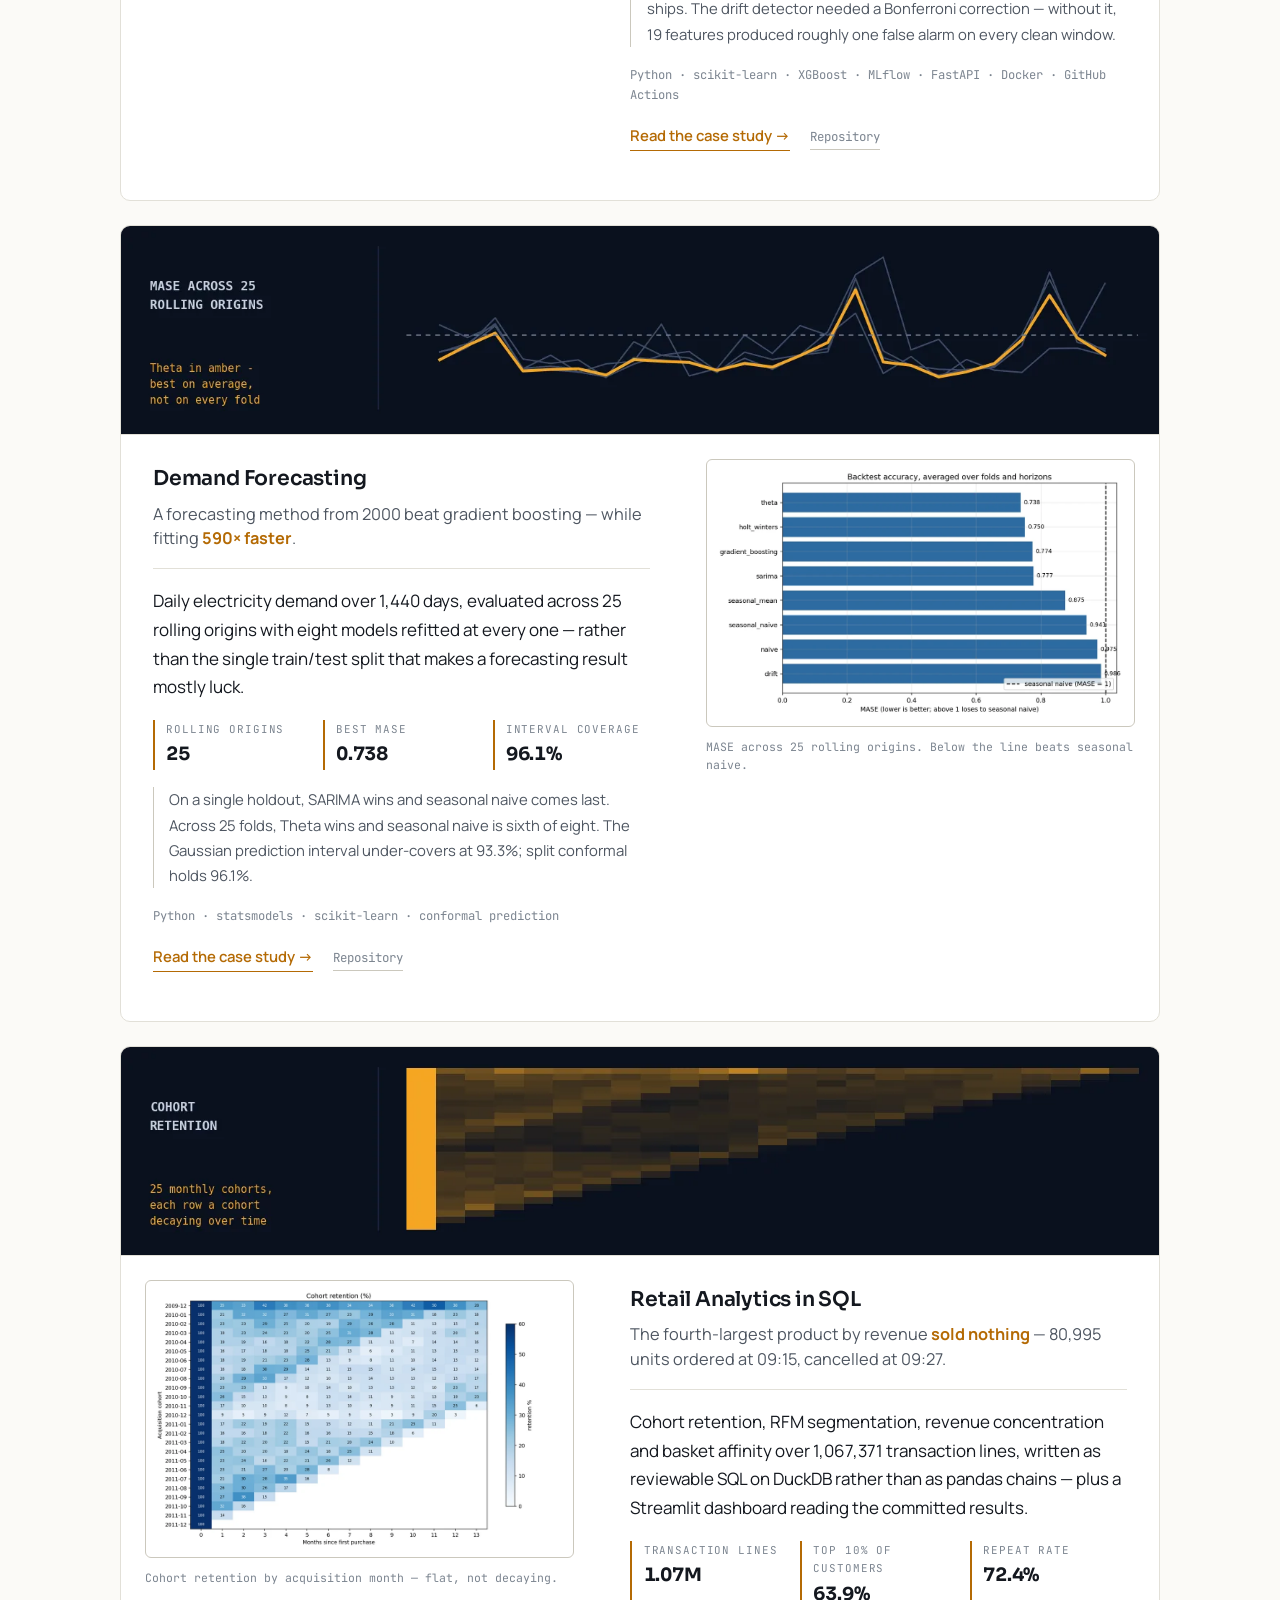
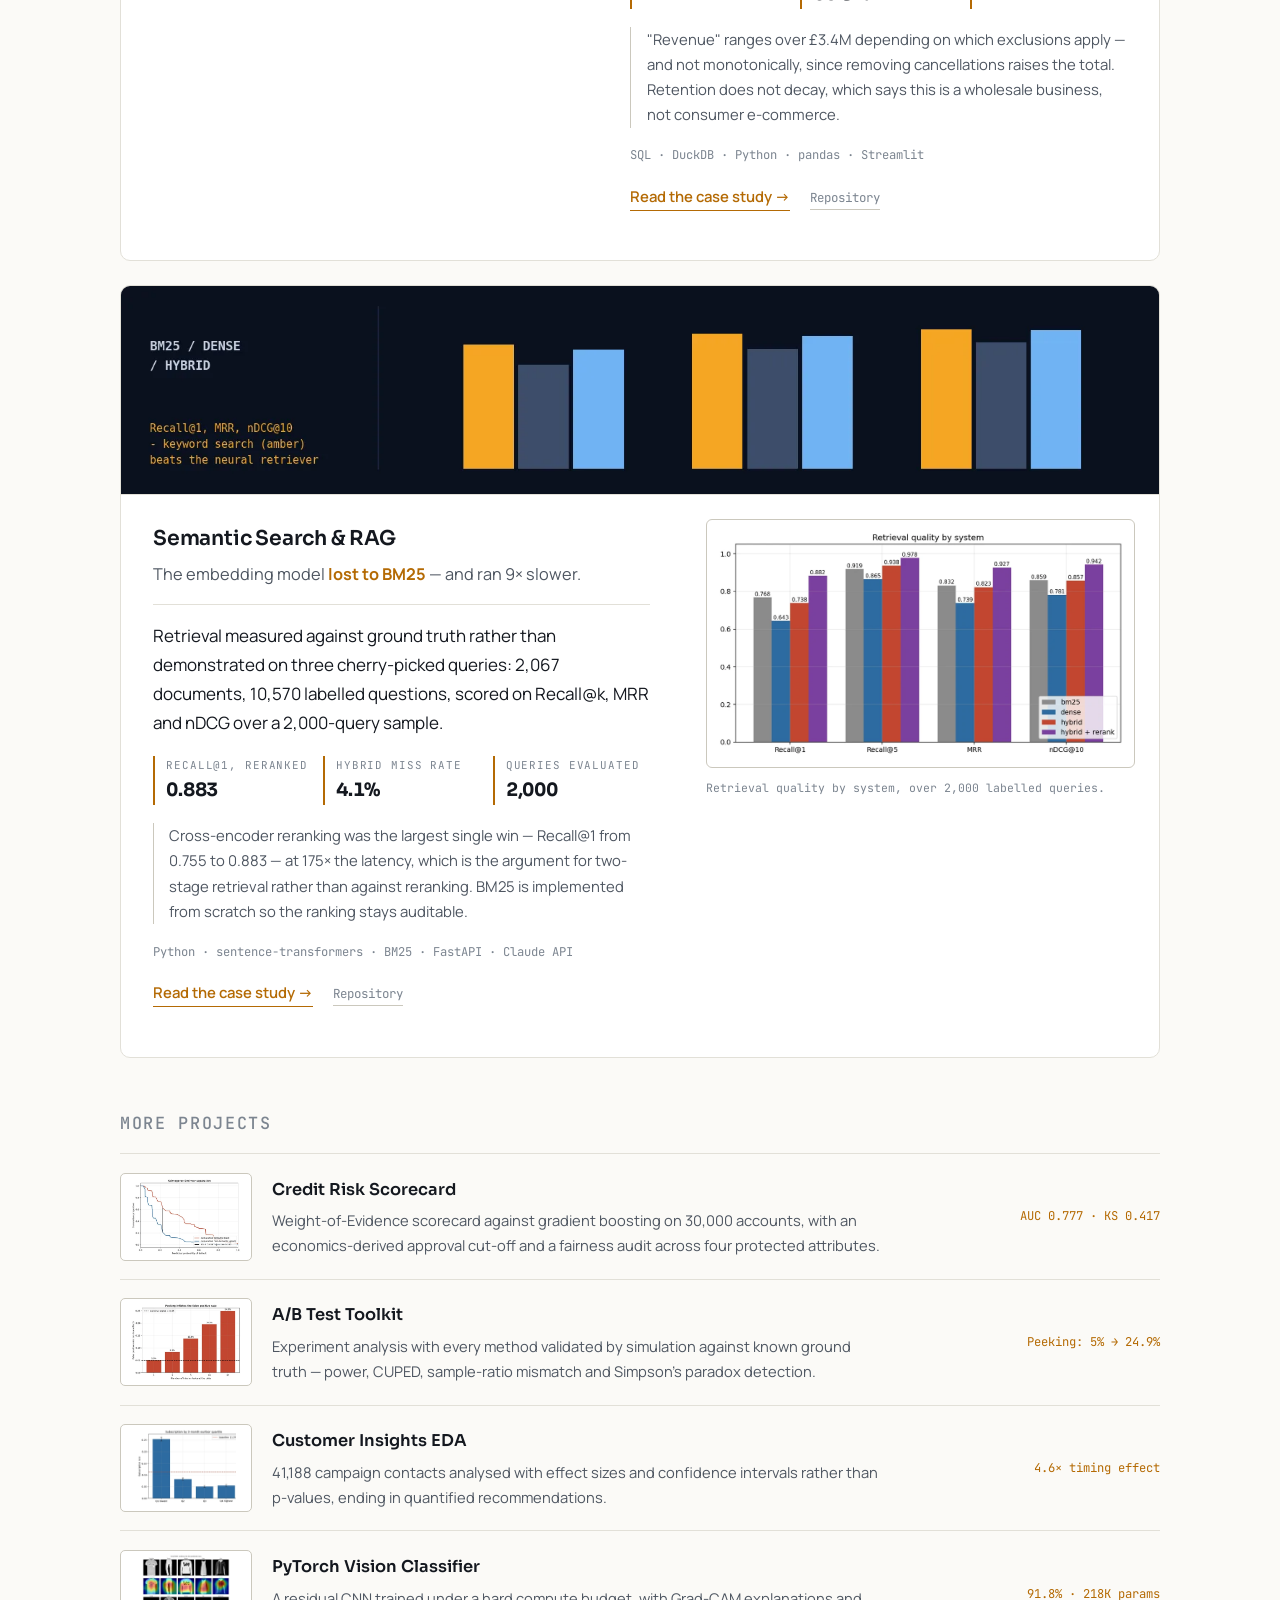
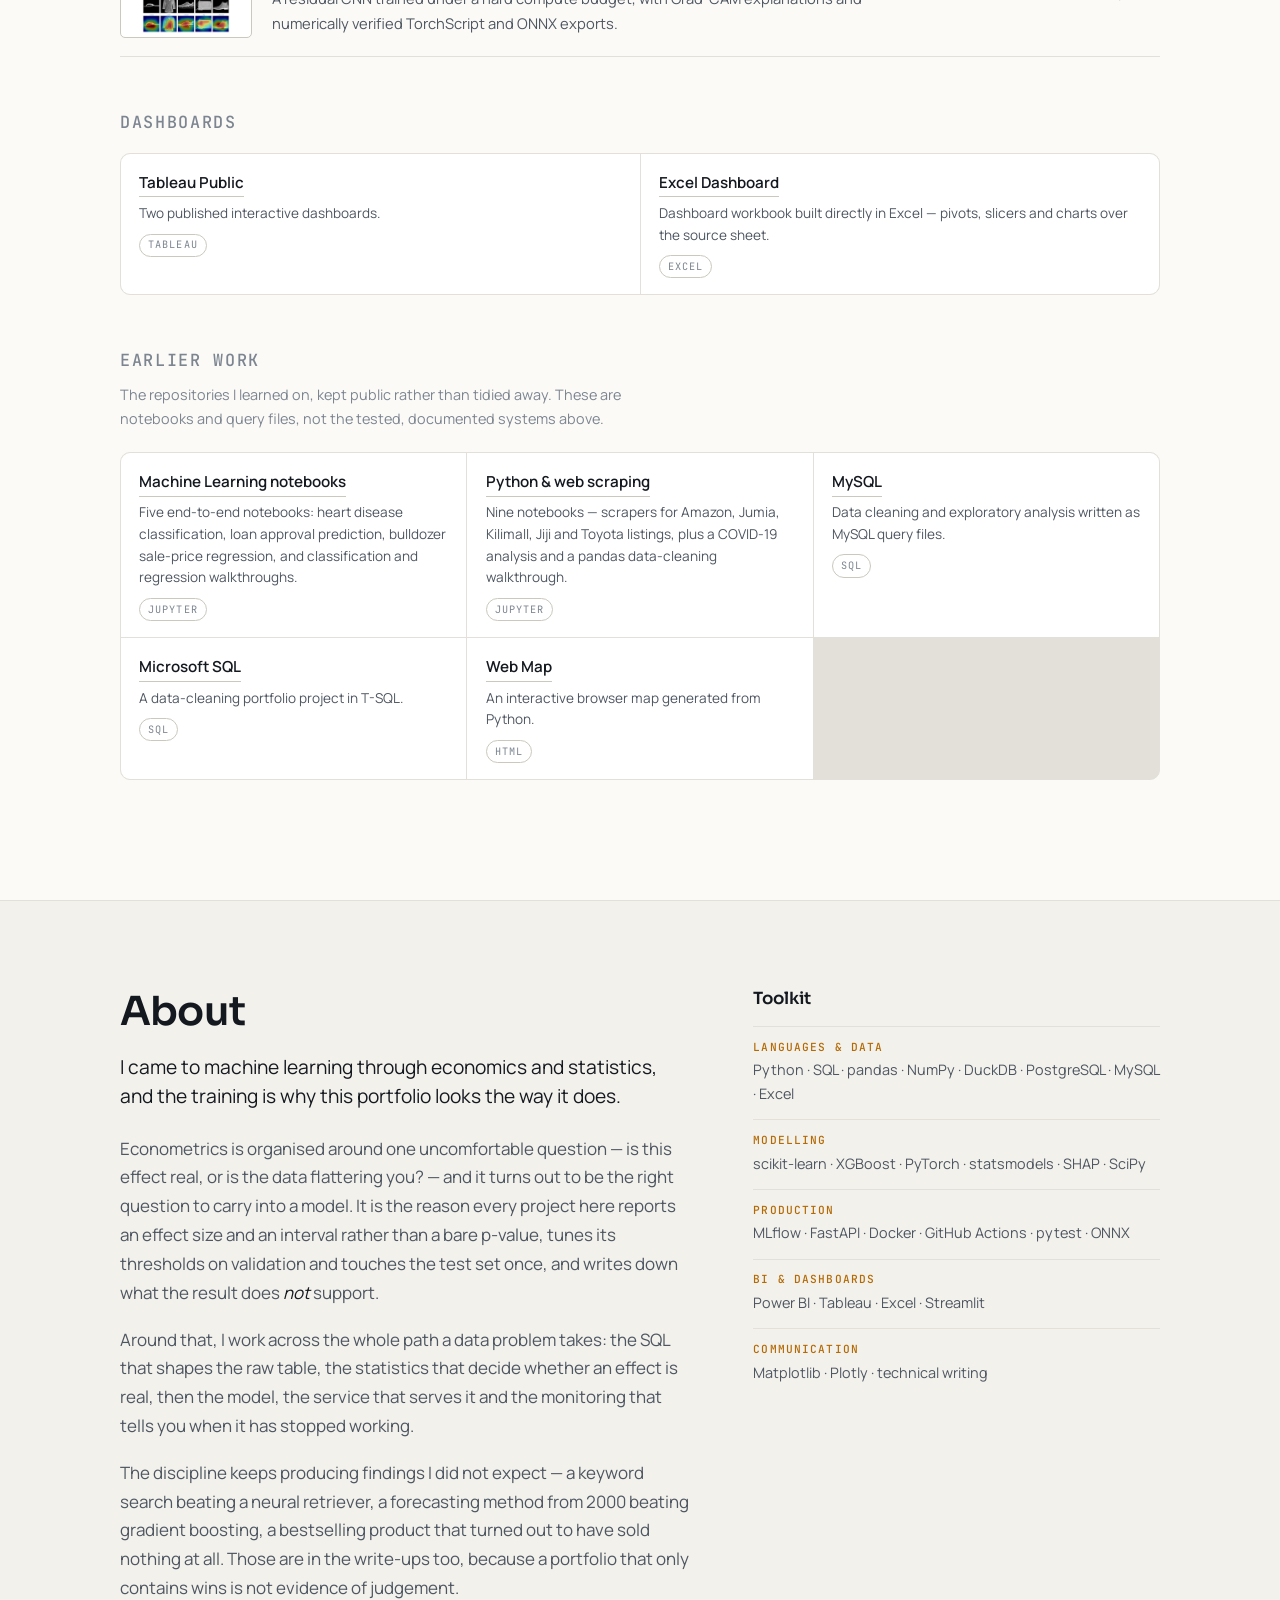
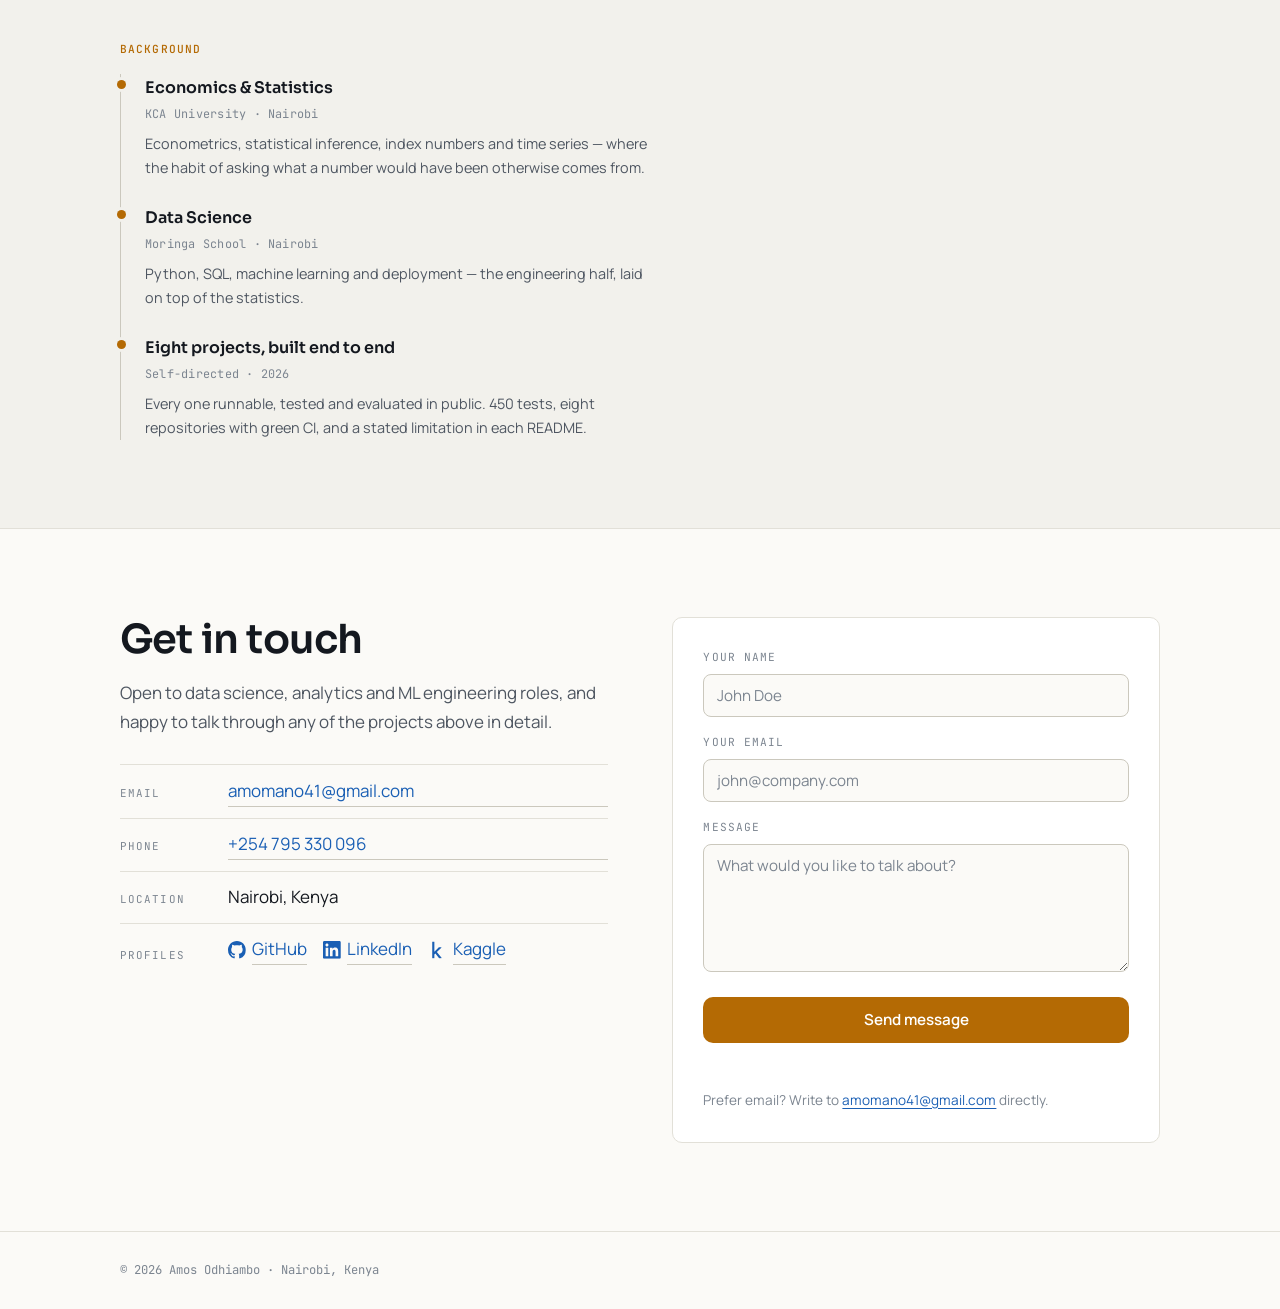
==== commit 5e3dcde7: "List every public project; add Tableau and Excel dashboards "Selected work" becomes "Projects", and " ====
--- a/index.html
+++ b/index.html
@@ -151,7 +151,8 @@
 
     <div class="shell">
       <dl class="stats" aria-label="At a glance">
-        <div class="stat"><dt>Projects, end to end</dt><dd>8</dd></div>
+        <div class="stat"><dt>Projects on GitHub</dt><dd>14</dd></div>
+        <div class="stat"><dt>Built end to end</dt><dd>8</dd></div>
         <div class="stat"><dt>Tests, all passing</dt><dd>450</dd></div>
         <div class="stat"><dt>Largest dataset</dt><dd>2.1M<span class="unit">rows</span></dd></div>
         <div class="stat"><dt>Repos with green CI</dt><dd>8<span class="unit">/ 8</span></dd></div>
@@ -163,9 +164,9 @@
   <section class="band" id="work">
     <div class="shell">
       <div class="section-head">
-        <h2>Selected work</h2>
-        <p>Four projects in depth. Every figure below is produced by code in the repository, and every
-          repository states what its results do <em>not</em> support.</p>
+        <h2>Projects</h2>
+        <p>Four in depth below, then everything else. Every figure here is produced by code in the
+          repository, and every repository states what its results do <em>not</em> support.</p>
       </div>
 
       <div class="cases">
@@ -292,7 +293,7 @@
       </div>
 
       <!-- ---------- everything else ---------- -->
-      <h3 class="subhead">Also on GitHub</h3>
+      <h3 class="subhead">More projects</h3>
       <ul class="more">
         <li>
           <img class="more-thumb" src="assets/figures/credit-ks.webp" width="420" height="300" loading="lazy"
@@ -325,6 +326,55 @@
             <p>A residual CNN trained under a hard compute budget, with Grad-CAM explanations and
               numerically verified TorchScript and ONNX exports.</p></div>
           <span class="more-metric">91.8% · 218K params</span>
+        </li>
+      </ul>
+
+      <!-- ---------- dashboards ---------- -->
+      <h3 class="subhead">Dashboards</h3>
+      <ul class="earlier">
+        <li>
+          <a href="https://public.tableau.com/app/profile/amos.odhiambo3011/vizzes" target="_blank" rel="noopener">Tableau Public</a>
+          <p>Two published interactive dashboards.</p>
+          <span class="tag">Tableau</span>
+        </li>
+        <li>
+          <a href="https://github.com/manookello/Excel-Dashboard-Project" target="_blank" rel="noopener">Excel Dashboard</a>
+          <p>Dashboard workbook built directly in Excel — pivots, slicers and charts over the source sheet.</p>
+          <span class="tag">Excel</span>
+        </li>
+      </ul>
+
+      <!-- ---------- earlier work ---------- -->
+      <h3 class="subhead">Earlier work</h3>
+      <p class="subhead-note">The repositories I learned on, kept public rather than tidied away. These are
+        notebooks and query files, not the tested, documented systems above.</p>
+      <ul class="earlier">
+        <li>
+          <a href="https://github.com/manookello/Machine-Learning" target="_blank" rel="noopener">Machine Learning notebooks</a>
+          <p>Five end-to-end notebooks: heart disease classification, loan approval prediction,
+            bulldozer sale-price regression, and classification and regression walkthroughs.</p>
+          <span class="tag">Jupyter</span>
+        </li>
+        <li>
+          <a href="https://github.com/manookello/Python" target="_blank" rel="noopener">Python &amp; web scraping</a>
+          <p>Nine notebooks — scrapers for Amazon, Jumia, Kilimall, Jiji and Toyota listings, plus a
+            COVID-19 analysis and a pandas data-cleaning walkthrough.</p>
+          <span class="tag">Jupyter</span>
+        </li>
+        <li>
+          <a href="https://github.com/manookello/MySQL" target="_blank" rel="noopener">MySQL</a>
+          <p>Data cleaning and exploratory analysis written as MySQL query files.</p>
+          <span class="tag">SQL</span>
+        </li>
+        <li>
+          <a href="https://github.com/manookello/Microsoft-SQL" target="_blank" rel="noopener">Microsoft SQL</a>
+          <p>A data-cleaning portfolio project in T-SQL.</p>
+          <span class="tag">SQL</span>
+        </li>
+        <li>
+          <a href="https://github.com/manookello/Web-Map" target="_blank" rel="noopener">Web Map</a>
+          <p>An interactive browser map generated from Python.</p>
+          <span class="tag">HTML</span>
         </li>
       </ul>
     </div>
@@ -391,8 +441,12 @@
           <p>MLflow · FastAPI · Docker · GitHub Actions · pytest · ONNX</p>
         </div>
         <div class="skill-group">
+          <h4>BI &amp; dashboards</h4>
+          <p>Power BI · Tableau · Excel · Streamlit</p>
+        </div>
+        <div class="skill-group">
           <h4>Communication</h4>
-          <p>Streamlit · Matplotlib · Plotly · Power BI · technical writing</p>
+          <p>Matplotlib · Plotly · technical writing</p>
         </div>
       </div>
     </div>
@@ -448,11 +502,11 @@
 
         <div class="field">
           <label for="name">Your name</label>
-          <input id="name" name="name" type="text" required autocomplete="name" placeholder="Jane Mwangi">
+          <input id="name" name="name" type="text" required autocomplete="name" placeholder="John Doe">
         </div>
         <div class="field">
           <label for="email">Your email</label>
-          <input id="email" name="email" type="email" required autocomplete="email" placeholder="jane@company.com">
+          <input id="email" name="email" type="email" required autocomplete="email" placeholder="john@company.com">
         </div>
         <div class="field">
           <label for="message">Message</label>
--- a/styles.css
+++ b/styles.css
@@ -384,6 +384,35 @@
 
 /* ---------------------------------------------------------------- more */
 
+/* Lighter than .more: no thumbnail, no metric. These are repositories worth
+   listing, not results worth arguing, and the hierarchy should say so. */
+.subhead-note {
+  max-width: 62ch; margin: -.5rem 0 1.25rem;
+  font-size: .9rem; color: var(--text-faint);
+}
+.earlier {
+  list-style: none; margin: 0 0 clamp(1.5rem, 3vw, 2rem); padding: 0;
+  display: grid; grid-template-columns: repeat(auto-fit, minmax(280px, 1fr));
+  gap: 1px; background: var(--rule);
+  border: 1px solid var(--rule); border-radius: var(--radius); overflow: hidden;
+}
+.earlier li {
+  background: var(--bg-raised); padding: 1rem 1.15rem;
+  display: grid; gap: .35rem; align-content: start;
+}
+.earlier a {
+  font-weight: 600; font-size: .95rem; color: var(--text); text-decoration: none;
+  border-bottom: 1px solid var(--rule-strong); justify-self: start; padding-bottom: 1px;
+}
+.earlier a:hover { color: var(--accent); border-color: var(--accent); }
+.earlier p { margin: 0; font-size: .85rem; line-height: 1.6; color: var(--text-soft); }
+.earlier .tag {
+  justify-self: start; margin-top: .2rem;
+  font-family: var(--mono); font-size: .64rem; letter-spacing: .1em; text-transform: uppercase;
+  color: var(--text-faint); border: 1px solid var(--rule-strong);
+  border-radius: 100px; padding: .12rem .5rem;
+}
+
 .subhead {
   font-size: 1.05rem; font-family: var(--mono); font-weight: 500;
   letter-spacing: .1em; text-transform: uppercase; color: var(--text-faint);
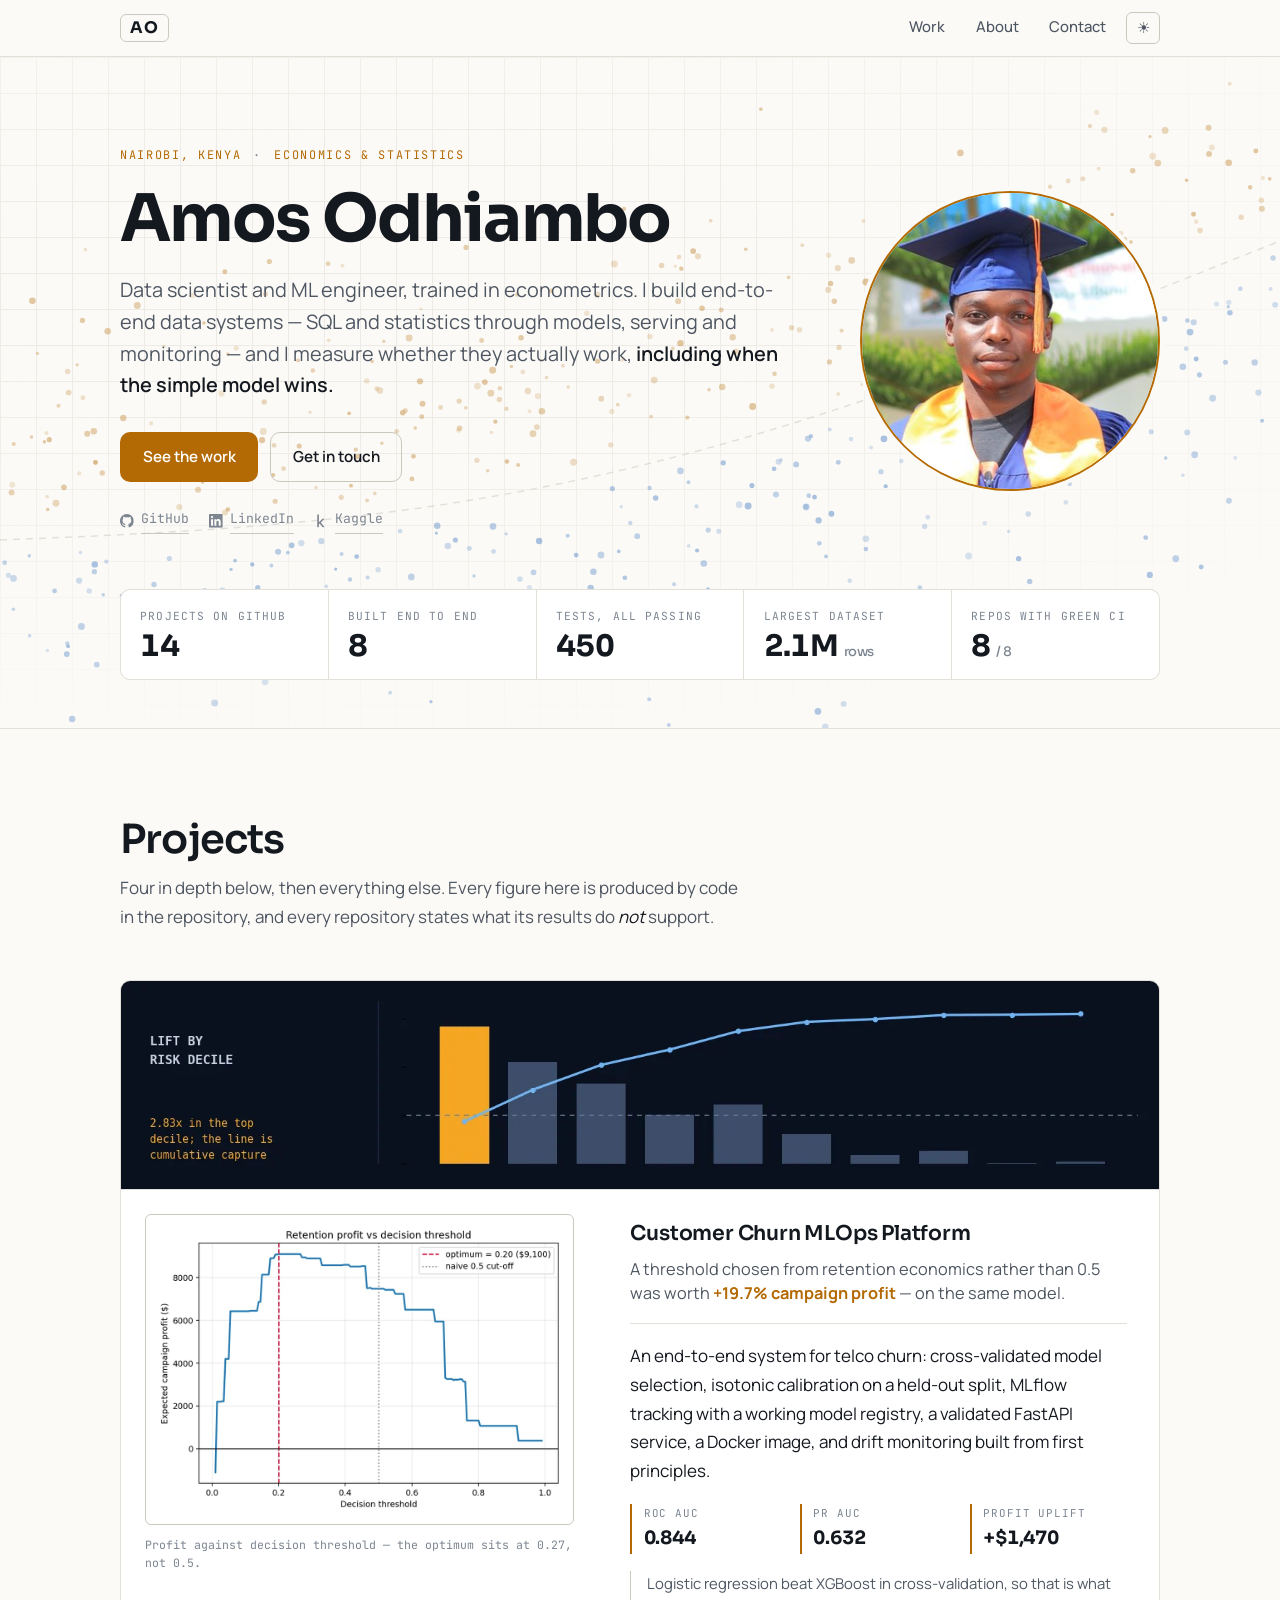
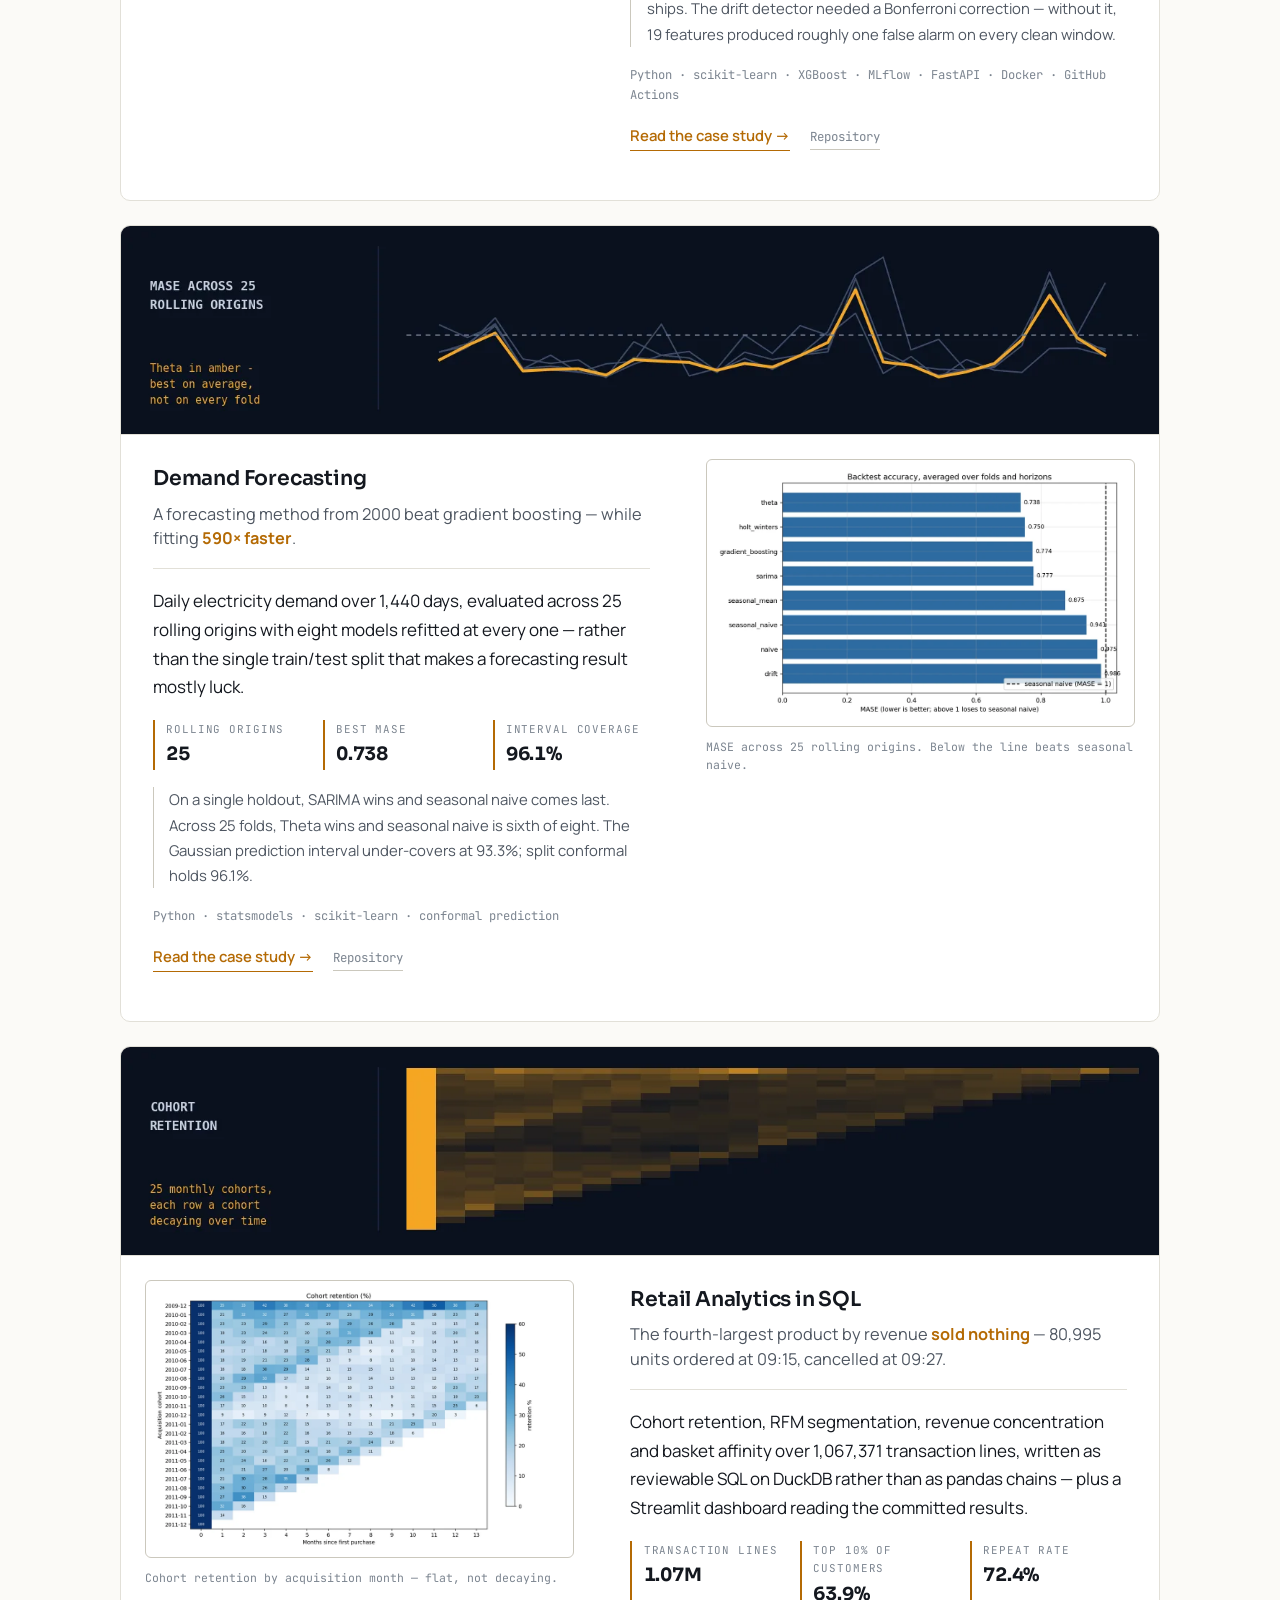
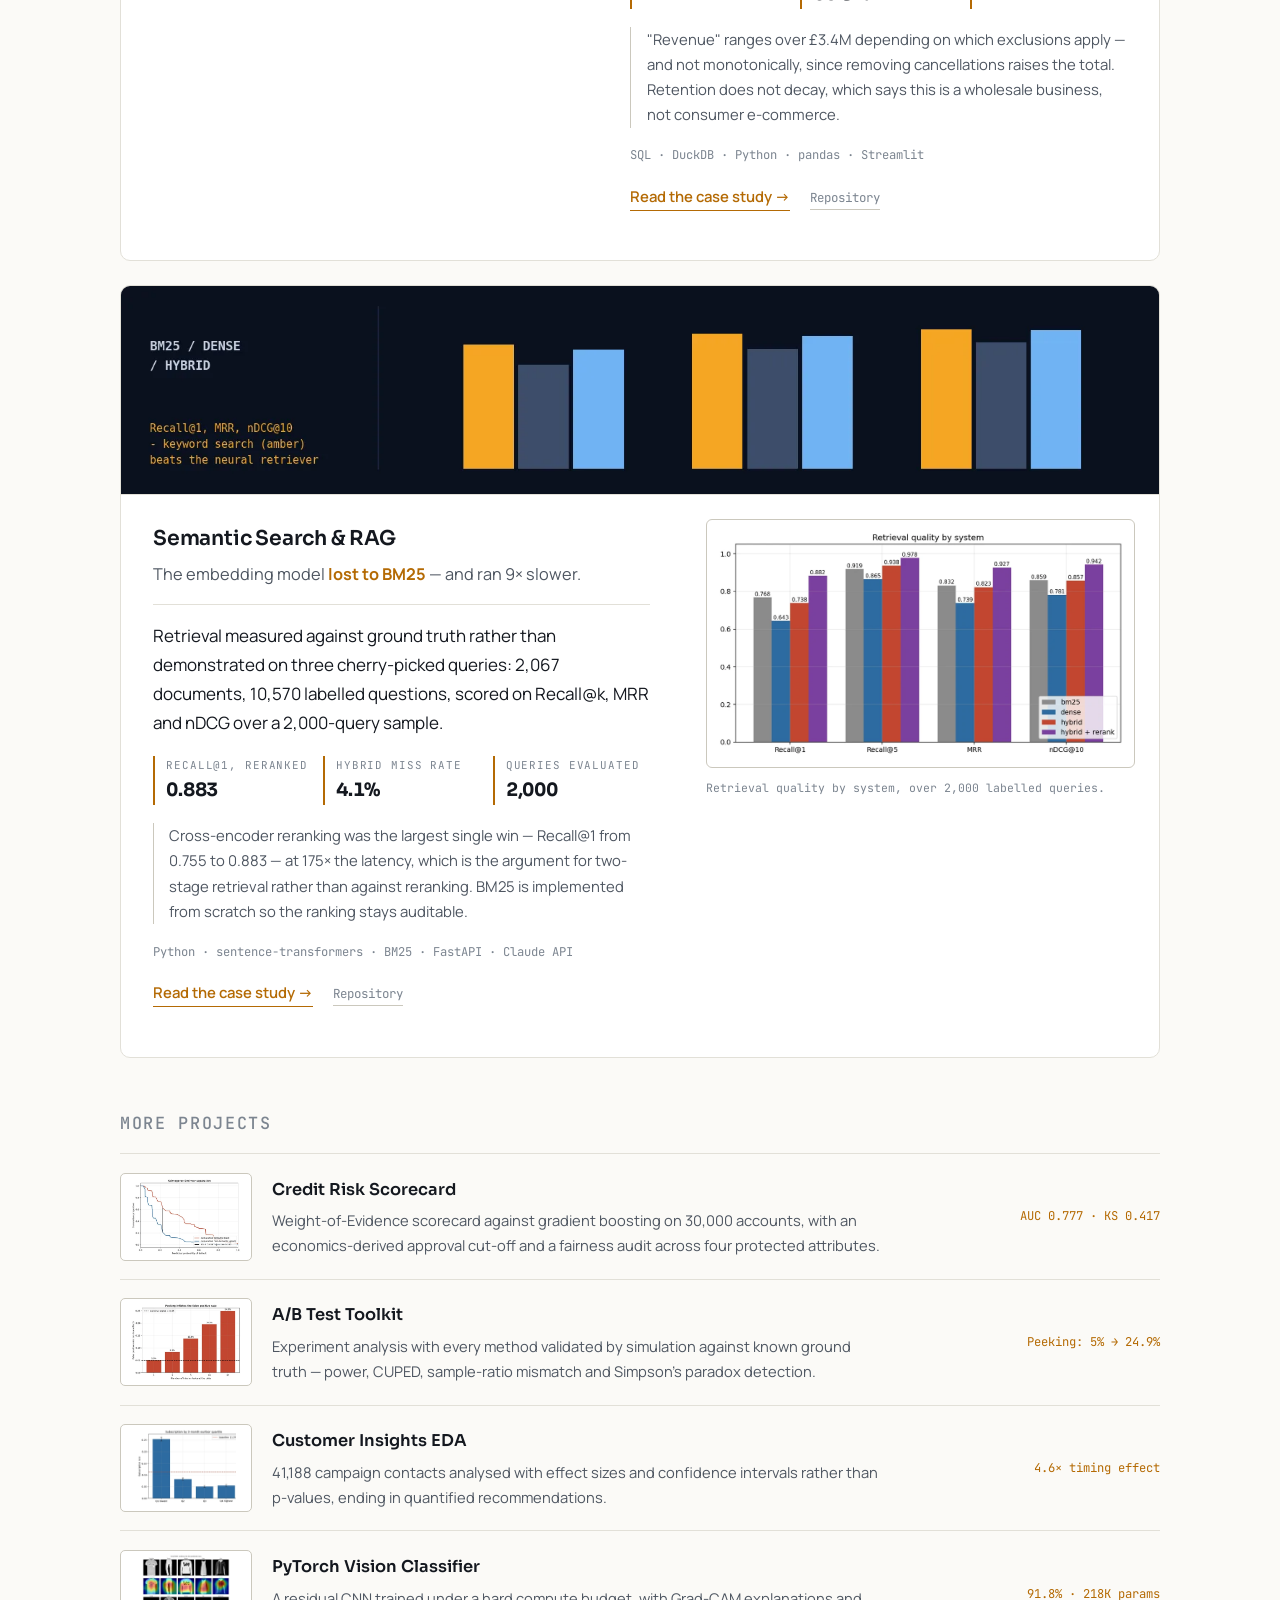
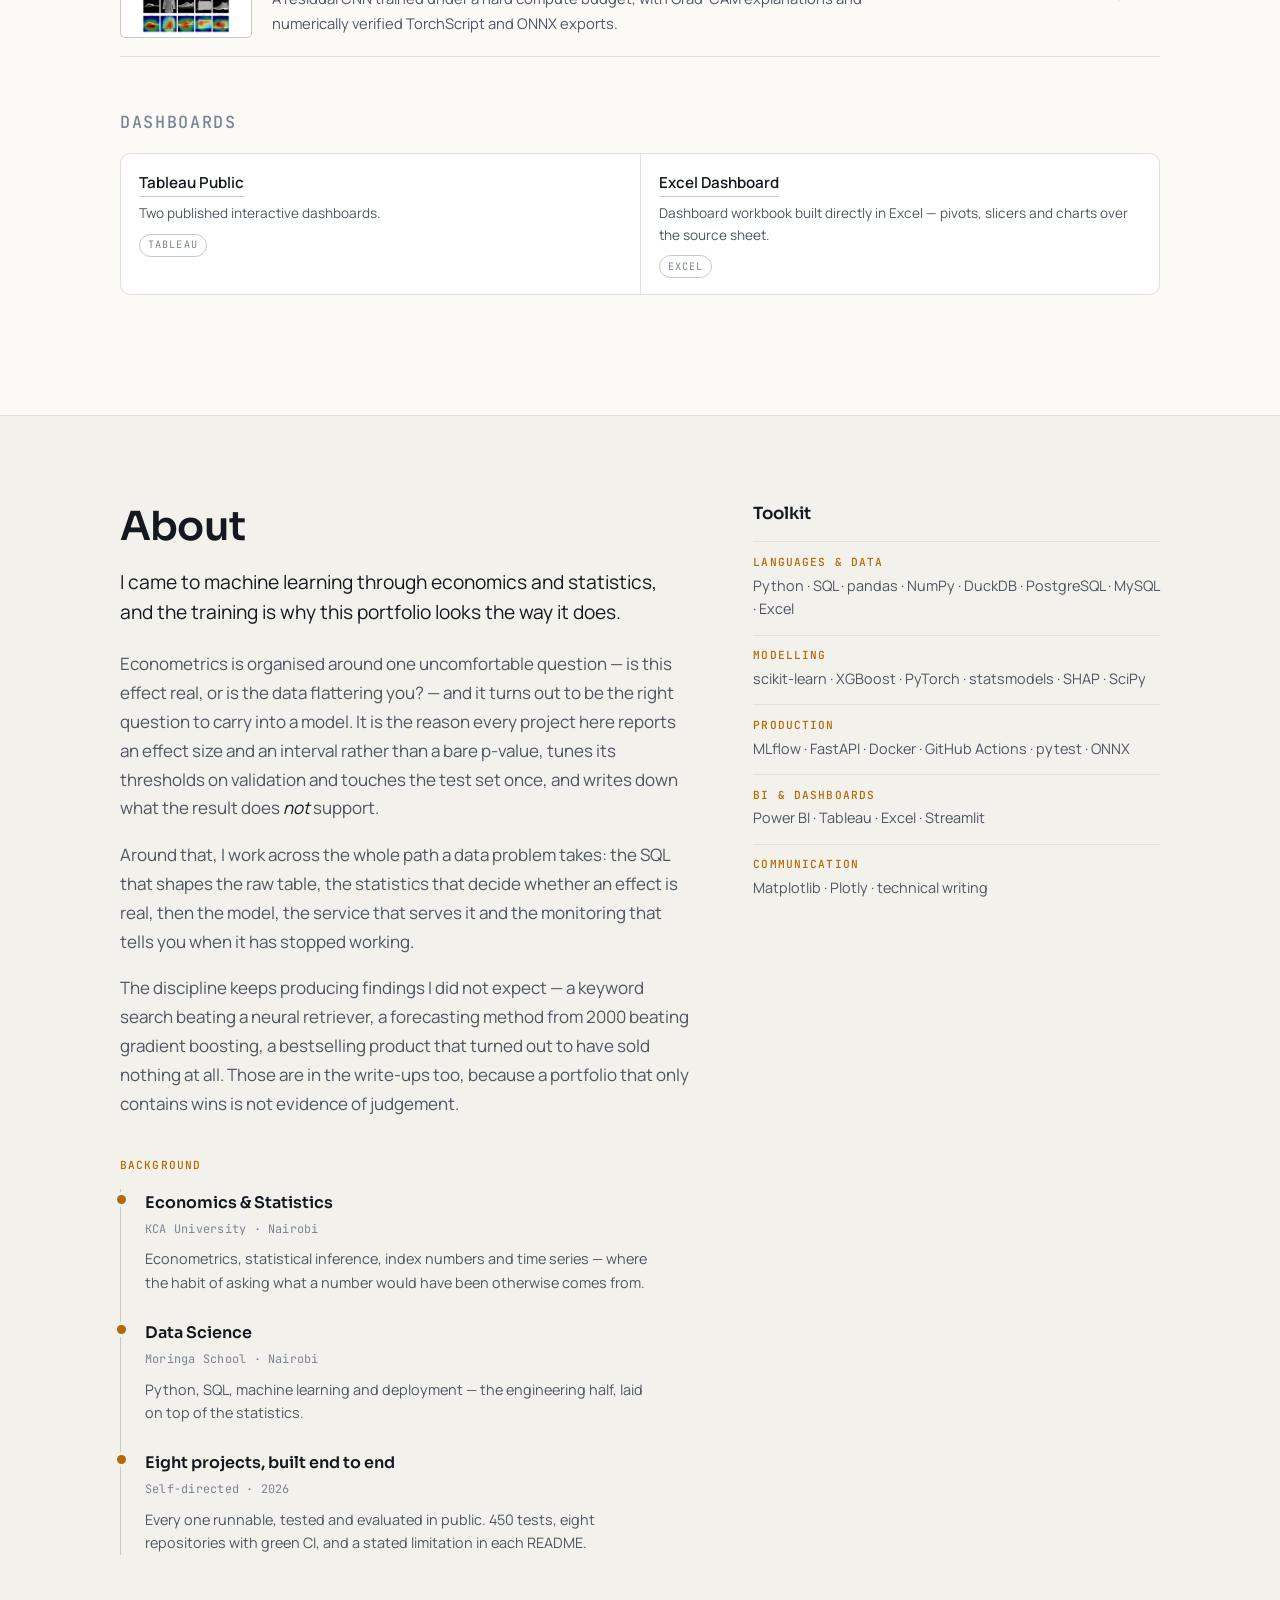
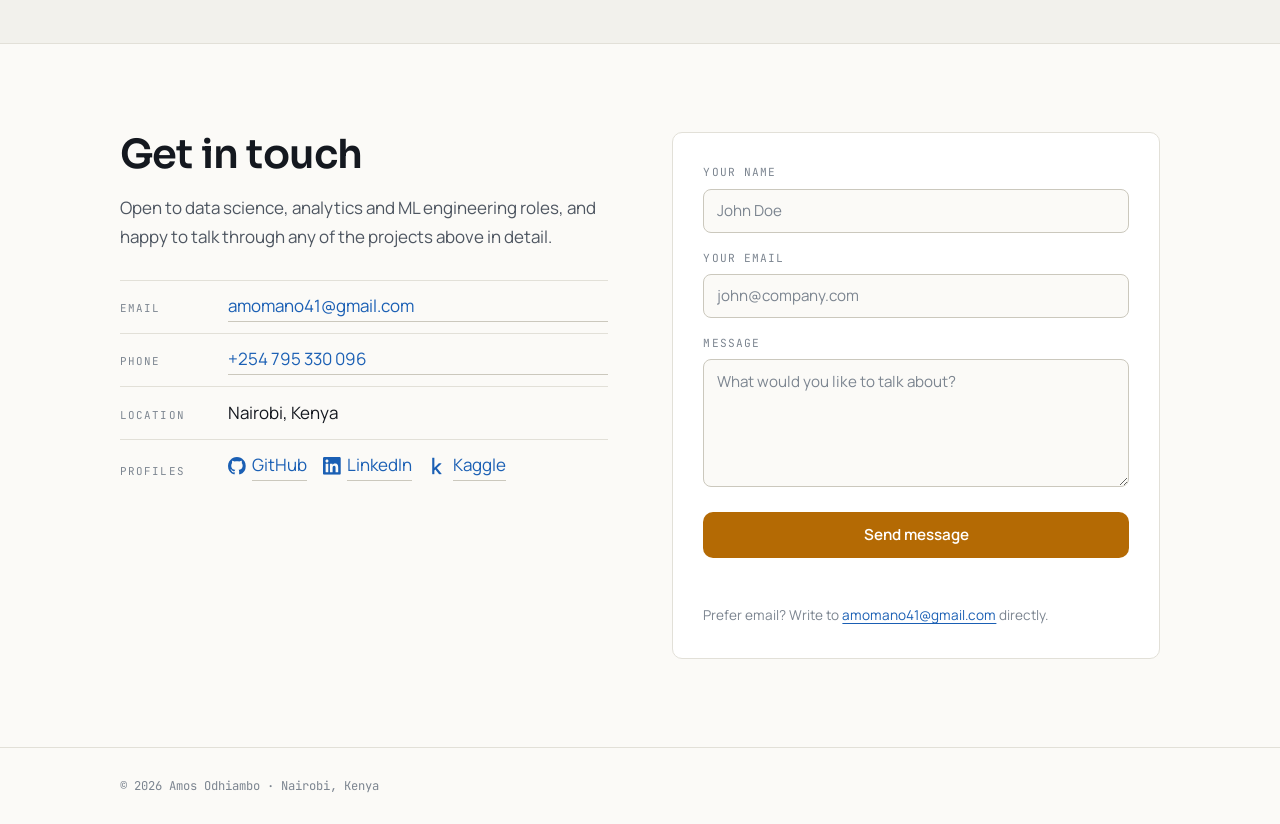
==== commit 0f82aca2: "Remove the Earlier work section Drops the five learning repositories (Machine-Learning, Python, MySQ" ====
--- a/index.html
+++ b/index.html
@@ -343,40 +343,6 @@
           <span class="tag">Excel</span>
         </li>
       </ul>
-
-      <!-- ---------- earlier work ---------- -->
-      <h3 class="subhead">Earlier work</h3>
-      <p class="subhead-note">The repositories I learned on, kept public rather than tidied away. These are
-        notebooks and query files, not the tested, documented systems above.</p>
-      <ul class="earlier">
-        <li>
-          <a href="https://github.com/manookello/Machine-Learning" target="_blank" rel="noopener">Machine Learning notebooks</a>
-          <p>Five end-to-end notebooks: heart disease classification, loan approval prediction,
-            bulldozer sale-price regression, and classification and regression walkthroughs.</p>
-          <span class="tag">Jupyter</span>
-        </li>
-        <li>
-          <a href="https://github.com/manookello/Python" target="_blank" rel="noopener">Python &amp; web scraping</a>
-          <p>Nine notebooks — scrapers for Amazon, Jumia, Kilimall, Jiji and Toyota listings, plus a
-            COVID-19 analysis and a pandas data-cleaning walkthrough.</p>
-          <span class="tag">Jupyter</span>
-        </li>
-        <li>
-          <a href="https://github.com/manookello/MySQL" target="_blank" rel="noopener">MySQL</a>
-          <p>Data cleaning and exploratory analysis written as MySQL query files.</p>
-          <span class="tag">SQL</span>
-        </li>
-        <li>
-          <a href="https://github.com/manookello/Microsoft-SQL" target="_blank" rel="noopener">Microsoft SQL</a>
-          <p>A data-cleaning portfolio project in T-SQL.</p>
-          <span class="tag">SQL</span>
-        </li>
-        <li>
-          <a href="https://github.com/manookello/Web-Map" target="_blank" rel="noopener">Web Map</a>
-          <p>An interactive browser map generated from Python.</p>
-          <span class="tag">HTML</span>
-        </li>
-      </ul>
     </div>
   </section>
 
--- a/styles.css
+++ b/styles.css
@@ -384,12 +384,8 @@
 
 /* ---------------------------------------------------------------- more */
 
-/* Lighter than .more: no thumbnail, no metric. These are repositories worth
+/* Lighter than .more: no thumbnail, no metric. These are links worth
    listing, not results worth arguing, and the hierarchy should say so. */
-.subhead-note {
-  max-width: 62ch; margin: -.5rem 0 1.25rem;
-  font-size: .9rem; color: var(--text-faint);
-}
 .earlier {
   list-style: none; margin: 0 0 clamp(1.5rem, 3vw, 2rem); padding: 0;
   display: grid; grid-template-columns: repeat(auto-fit, minmax(280px, 1fr));
